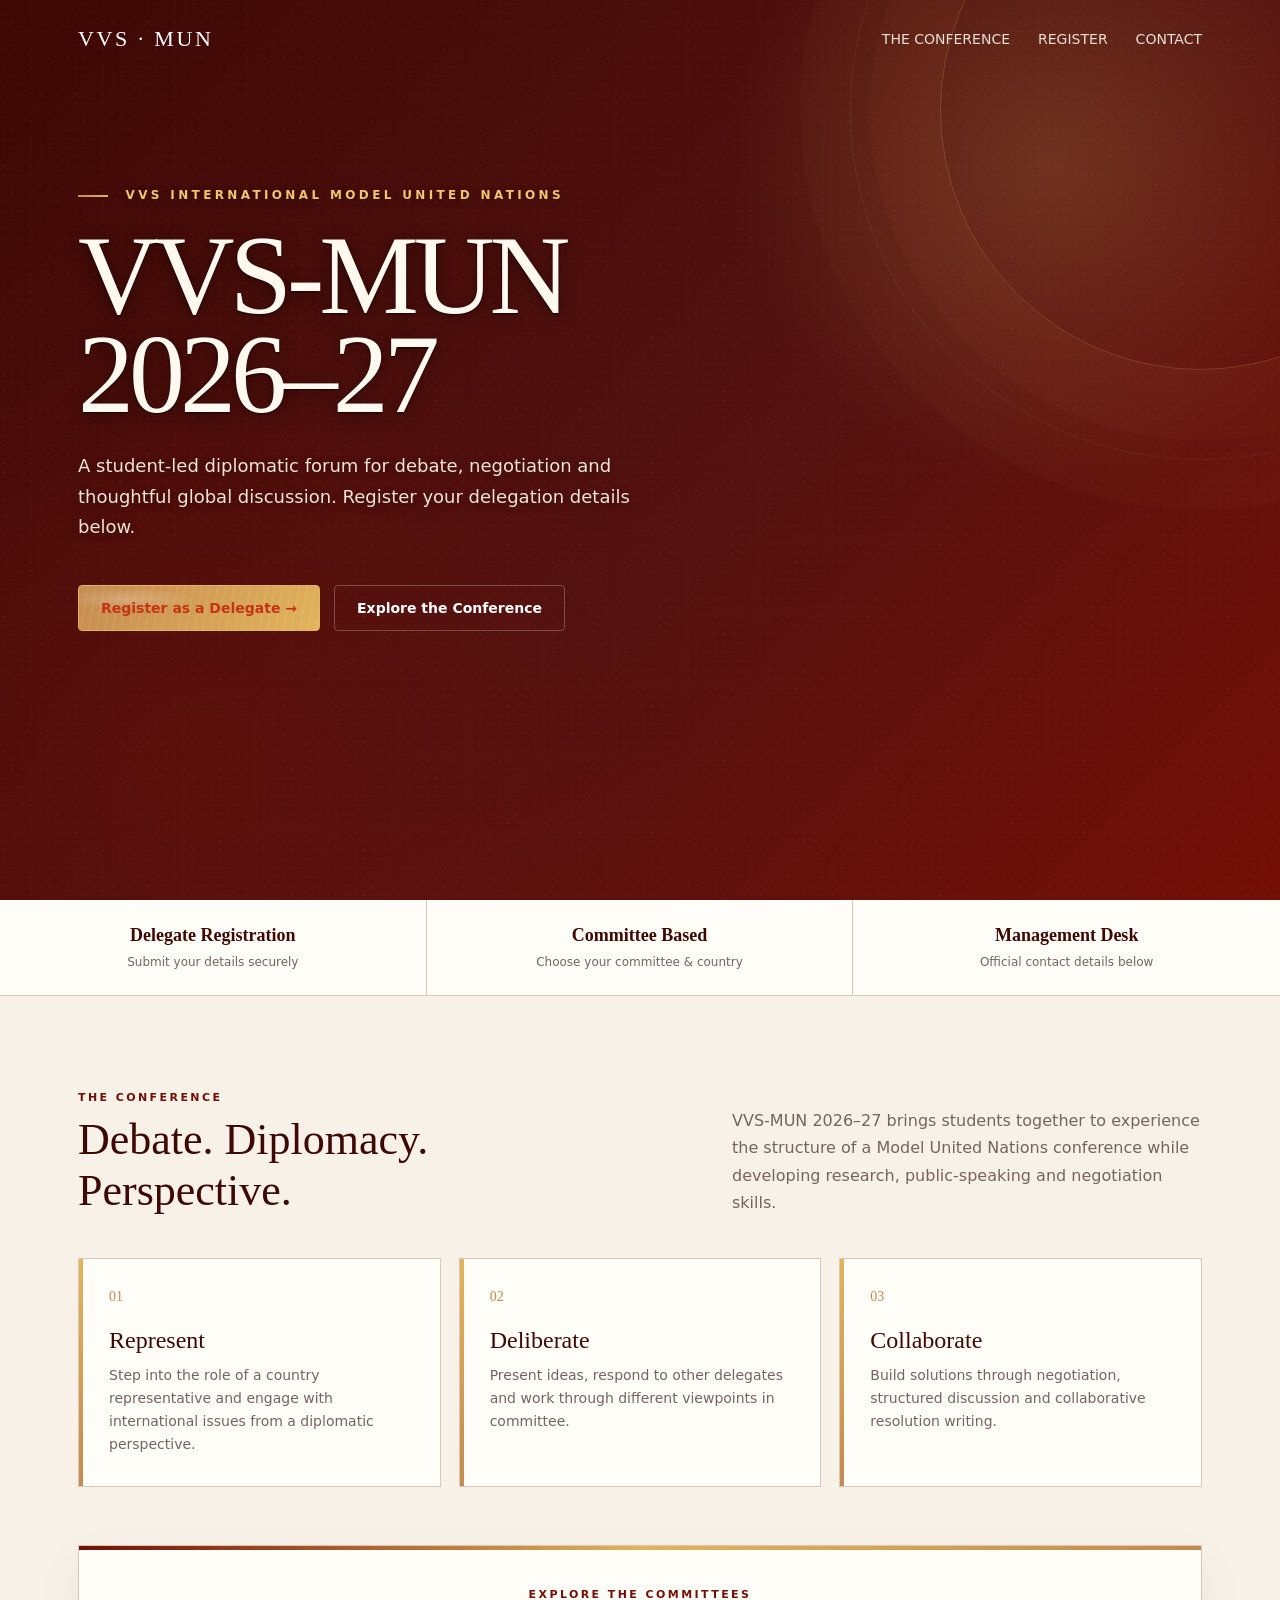
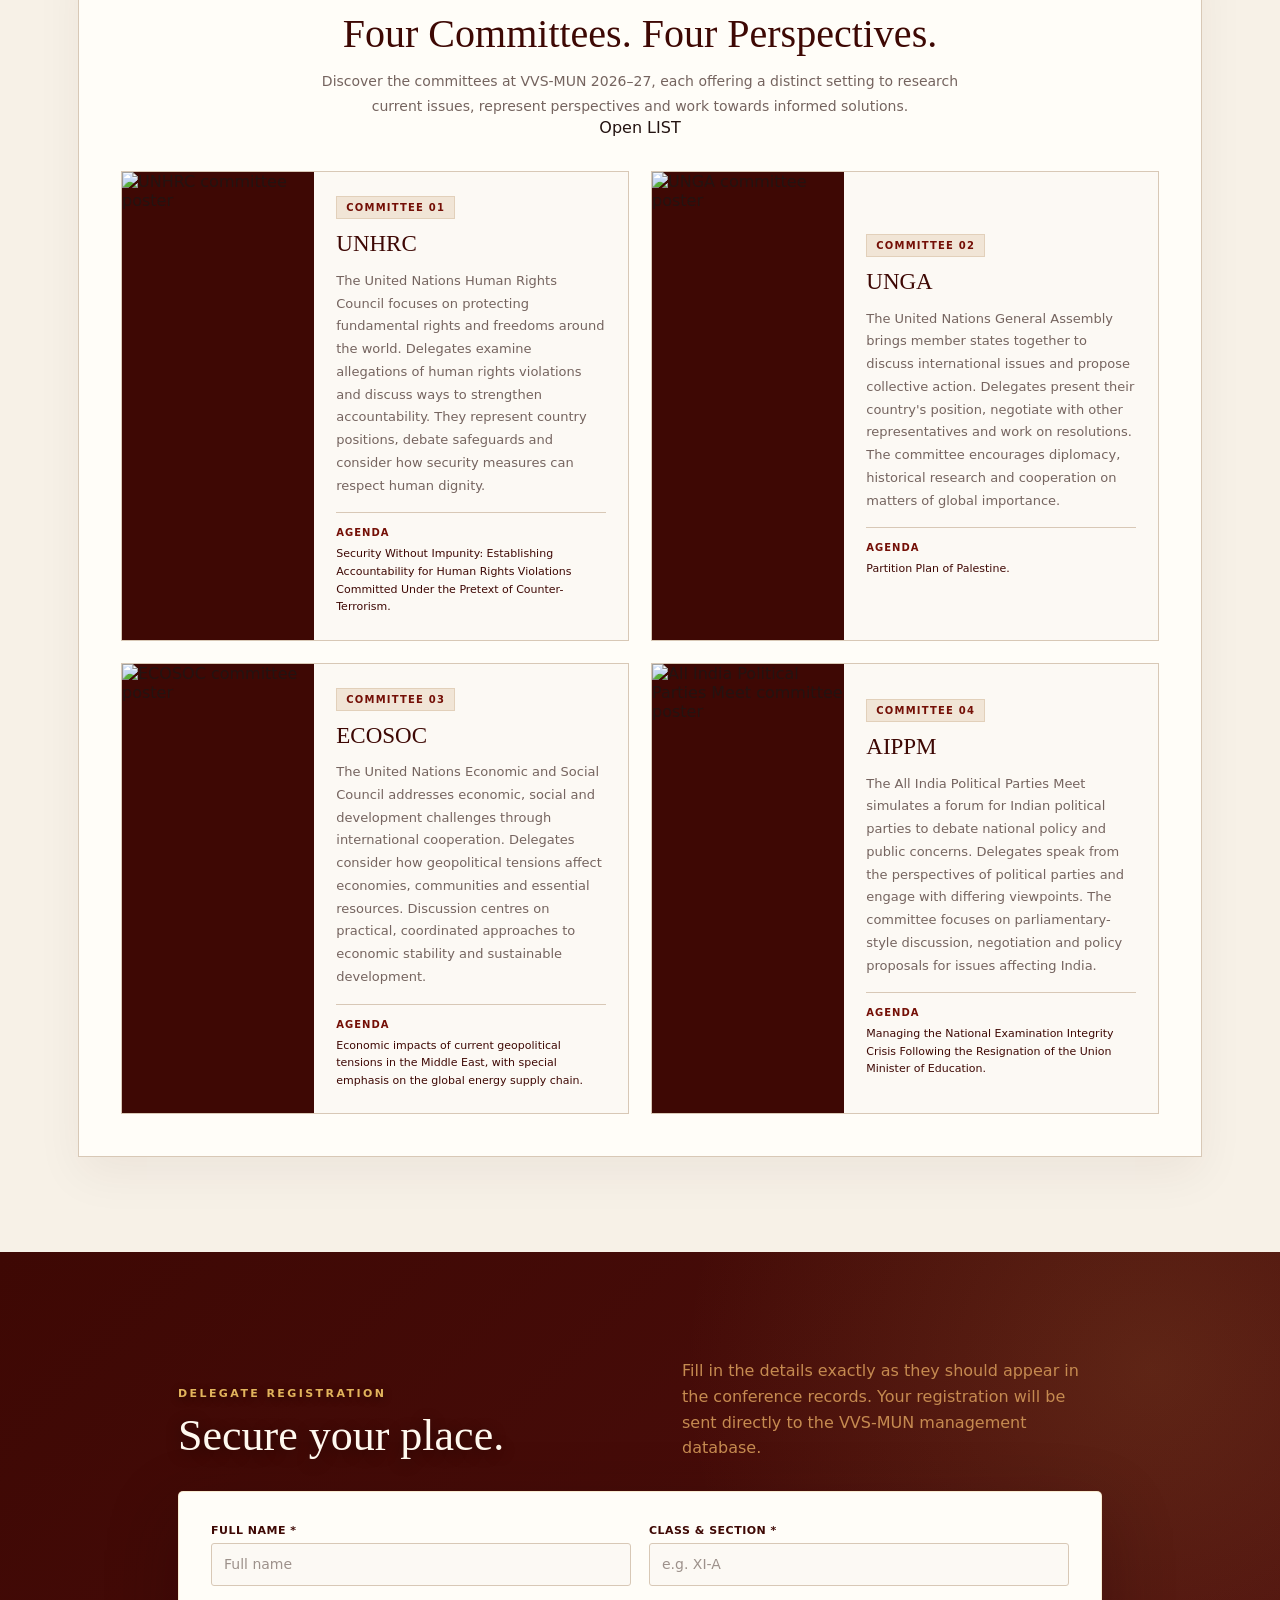
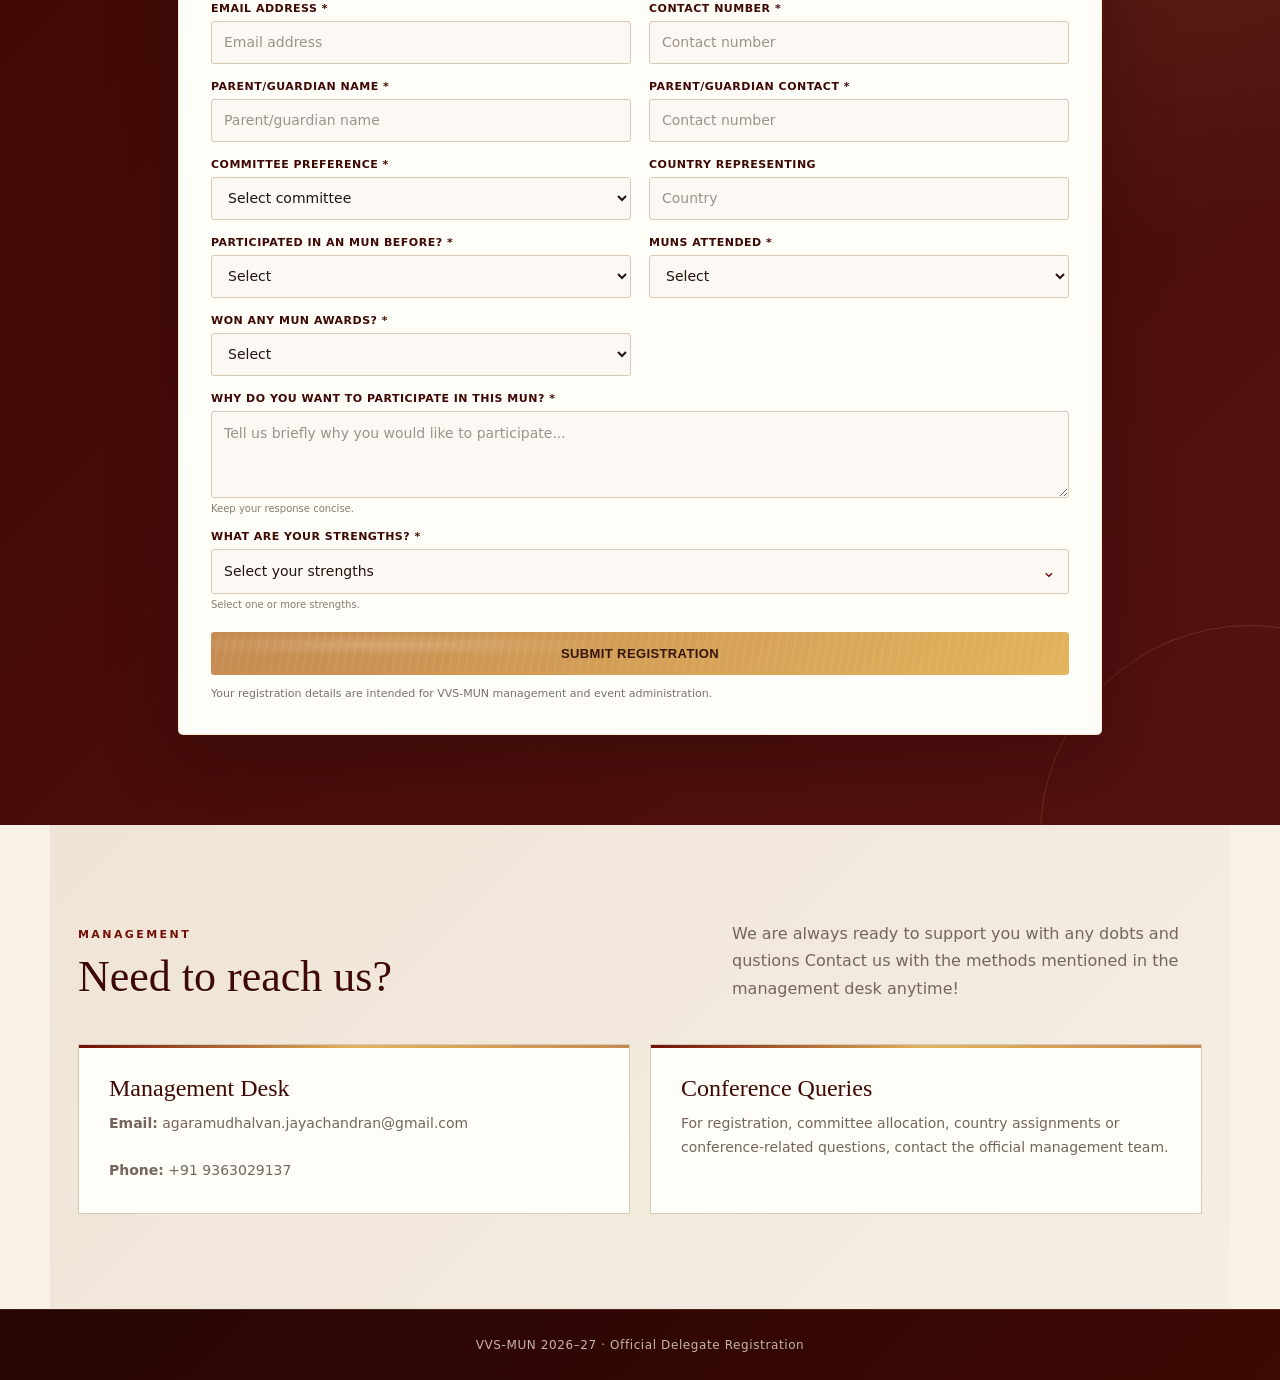
==== templates/index.html @ 288c7183 "Update index.html" ====
<!DOCTYPE html>
<html lang="en">

<head>
  <meta charset="UTF-8">

  <meta
    name="viewport"
    content="width=device-width, initial-scale=1.0"
  >

  <title>VVS-MUN 2026–27 | Registration</title>

<style>
:root{
  /* =========================================================
     VVS-MUN COLOR SYSTEM
  ========================================================= */

  --color-1:#3E0804;   /* Deep Burgundy */
  --color-2:#740F06;   /* Rich Red */
  --color-3:#C58A50;   /* Warm Bronze */
  --color-4:#531210;   /* Dark Wine */
  --color-5:#E2B45C;   /* Antique Gold */

  --paper:#F7F1E7;
  --paper-dark:#EDE2D2;

  --ink:#241311;
  --muted:#75645F;

  --line:#D8C8B6;
  --hero-text:#FFF9EF;
  --hero-muted:#F1E3D8;
  --section-text:#2A1714;
  --white:#FFFDF8;
}


/* =========================================================
   RESET
========================================================= */

*,
*::before,
*::after{
  box-sizing:border-box;
}

html{
  scroll-behavior:smooth;
  width:100%;
  max-width:100%;
}

body{
  margin:0;

  width:100%;
  max-width:100%;

  background:var(--paper);

  color:var(--ink);

  font-family:
    Inter,
    ui-sans-serif,
    system-ui,
    -apple-system,
    BlinkMacSystemFont,
    "Segoe UI",
    sans-serif;

  overflow-x:hidden;
}

img{
  max-width:100%;
  height:auto;
}

a{
  text-decoration:none;
  color:inherit;
}


/* =========================================================
   GOLD PAINT TEXTURE
========================================================= */

.gold-painted{
  background:
    radial-gradient(
      ellipse at 20% 30%,
      rgba(255,255,255,.22),
      transparent 25%
    ),
    radial-gradient(
      ellipse at 70% 60%,
      rgba(255,255,255,.12),
      transparent 30%
    ),
    repeating-linear-gradient(
      102deg,
      rgba(255,255,255,.08) 0px,
      rgba(255,255,255,.08) 2px,
      transparent 2px,
      transparent 7px
    ),
    linear-gradient(
      135deg,
      var(--color-3),
      var(--color-5),
      var(--color-3)
    );

  background-size:
    180px 120px,
    240px 160px,
    14px 14px,
    100% 100%;
}


/* =========================================================
   HERO
========================================================= */

.hero{
  min-height:100vh;

  background:
    radial-gradient(
      circle at 82% 18%,
      rgba(226,180,92,.20),
      transparent 25%
    ),
    radial-gradient(
      circle at 15% 85%,
      rgba(116,15,6,.35),
      transparent 35%
    ),
    linear-gradient(
      135deg,
      var(--color-1),
      var(--color-4) 55%,
      var(--color-2)
    );

  color:#fff;

  position:relative;

  overflow:hidden;
}


/* Large decorative circles */

.hero:before{
  content:"";

  position:absolute;

  width:520px;
  height:520px;

  border:1px solid rgba(226,180,92,.24);

  border-radius:50%;

  right:-180px;
  top:-150px;

  box-shadow:
    0 0 0 70px rgba(226,180,92,.025),
    0 0 0 140px rgba(226,180,92,.018);
}

.hero:after{
  content:"";

  position:absolute;

  width:700px;
  height:700px;

  border:1px solid rgba(255,255,255,.06);

  border-radius:50%;

  right:-270px;
  top:-240px;
}


/* Subtle grain */

.hero{
  background-image:
    radial-gradient(
      rgba(255,255,255,.035) 1px,
      transparent 1px
    ),
    radial-gradient(
      circle at 82% 18%,
      rgba(226,180,92,.20),
      transparent 25%
    ),
    radial-gradient(
      circle at 15% 85%,
      rgba(116,15,6,.35),
      transparent 35%
    ),
    linear-gradient(
      135deg,
      var(--color-1),
      var(--color-4) 55%,
      var(--color-2)
    );

  background-size:
    9px 9px,
    auto,
    auto,
    auto;
}


/* =========================================================
   NAV
========================================================= */

.nav{
  height:78px;

  display:flex;

  align-items:center;

  justify-content:space-between;

  max-width:1180px;

  margin:auto;

  padding:0 28px;

  position:relative;

  z-index:2;
}

.brand{
  font-family:Georgia,serif;

  font-size:22px;

  letter-spacing:.12em;

  color:#fff;
}

.nav-links{
  display:flex;

  align-items:center;
}

.nav a{
  font-size:14px;

  color:#eadfd5;

  margin-left:28px;

  transition:.2s;
}

.nav a:hover{
  color:var(--color-5);
}


/* =========================================================
   HERO CONTENT
========================================================= */

.hero-content{
  max-width:1180px;

  margin:auto;

  padding:110px 28px 100px;

  position:relative;

  z-index:1;
}

.kicker{
  color:#F0C66D;

  letter-spacing:.28em;

  font-size:12px;

  font-weight:800;

  text-transform:uppercase;

  text-shadow:
    0 2px 8px rgba(0,0,0,.4);
}


/* Gold accent behind kicker */

.kicker:before{
  content:"";

  display:inline-block;

  width:30px;

  height:2px;

  margin-right:10px;

  vertical-align:middle;

  background:
    linear-gradient(
      90deg,
      var(--color-3),
      var(--color-5)
    );
}

h1{
  font-family:
    Georgia,
    "Times New Roman",
    serif;

  font-size:
    clamp(
      58px,
      9vw,
      112px
    );

  line-height:.88;

  margin:24px 0 28px;

  font-weight:500;

  letter-spacing:-.045em;

  color:var(--hero-text);

  text-shadow:
    0 3px 18px rgba(0,0,0,.45),
    0 1px 2px rgba(0,0,0,.6);
}

.subtitle{
  font-size:18px;

  line-height:1.7;

  color:var(--hero-muted);

  max-width:610px;

  text-shadow:
    0 2px 10px rgba(0,0,0,.35);
}


/* =========================================================
   HERO BUTTONS
========================================================= */

.hero-actions{
  margin-top:42px;

  display:flex;

  gap:14px;

  flex-wrap:wrap;
}

.btn{
  display:inline-flex;

  align-items:center;

  justify-content:center;

  padding:14px 22px;

  border-radius:4px;

  border:1px solid rgba(255,255,255,.25);

  font-size:14px;

  font-weight:700;

  transition:.25s;

  position:relative;

  overflow:hidden;
}


/* Main gold button */

.btn.primary{
  color:#c53515;

  border-color:var(--color-5);

  background:
    radial-gradient(
      ellipse at 20% 30%,
      rgba(255,255,255,.20),
      transparent 25%
    ),
    repeating-linear-gradient(
      100deg,
      rgba(255,255,255,.06) 0px,
      rgba(255,255,255,.06) 2px,
      transparent 2px,
      transparent 8px
    ),
    linear-gradient(
      135deg,
      var(--color-3),
      var(--color-5)
    );
}

.btn.primary:hover{
  transform:translateY(-2px);

  box-shadow:
    0 8px 25px
    rgba(226,180,92,.20);
}

.btn.ghost:hover{
  border-color:var(--color-5);

  color:var(--color-5);
}


/* =========================================================
   INFO STRIP
========================================================= */

.info-strip{
  background:var(--white);

  border-bottom:1px solid var(--line);

  display:grid;

  grid-template-columns:
    repeat(
      3,
      1fr
    );
}

.info{
  padding:25px 28px;

  text-align:center;

  border-right:1px solid var(--line);
}

.info:last-child{
  border:0;
}

.info strong{
  display:block;

  font-family:Georgia,serif;

  font-size:18px;

  margin-bottom:5px;

  color:var(--color-1);
}

.info span{
  font-size:12px;

  color:var(--muted);
}


/* =========================================================
   GENERAL SECTION
========================================================= */

.section{
  max-width:1180px;

  margin:auto;

  padding:95px 28px;
}

.section-head{
  display:flex;

  justify-content:space-between;

  gap:40px;

  align-items:end;

  margin-bottom:42px;
}

.eyebrow{
  font-size:11px;

  letter-spacing:.22em;

  text-transform:uppercase;

  color:var(--color-2);

  font-weight:800;
}

h2{
  font-family:Georgia,serif;

  font-size:44px;

  font-weight:500;

  margin:10px 0 0;

  color:var(--color-1);

  text-shadow:
    0 1px 0 rgba(255,255,255,.5);
}

.section-head p{
  max-width:470px;

  color:var(--muted);

  line-height:1.7;

  margin:0;
}


/* =========================================================
   CARDS
========================================================= */

.cards{
  display:grid;

  grid-template-columns:
    repeat(
      3,
      minmax(0,1fr)
    );

  gap:18px;

  width:100%;
}

.card{
  background:var(--white);

  border:1px solid var(--line);

  padding:30px;

  min-height:190px;

  min-width:0;

  position:relative;

  transition:.25s;

  overflow:hidden;
}


/* Burgundy accent */

.card:before{
  content:"";

  position:absolute;

  left:0;
  top:0;

  width:4px;
  height:100%;

  background:
    linear-gradient(
      180deg,
      var(--color-5),
      var(--color-3)
    );
}

.card:hover{
  transform:translateY(-4px);

  border-color:#cbb59c;

  box-shadow:
    0 15px 35px
    rgba(62,8,4,.09);
}

.card-number{
  font-family:Georgia,serif;

  color:var(--color-3);

  font-size:14px;
}

.card h3{
  font-family:Georgia,serif;

  font-size:24px;

  font-weight:500;

  margin:22px 0 10px;

  color:var(--color-1);
}

.card p{
  color:var(--muted);

  font-size:14px;

  line-height:1.65;

  margin:0;

  overflow-wrap:break-word;
}


/* =========================================================
   REGISTRATION
========================================================= */

.register{
  background:
    radial-gradient(
      circle at 90% 10%,
      rgba(226,180,92,.14),
      transparent 30%
    ),
    linear-gradient(
      135deg,
      var(--color-1),
      var(--color-4)
    );

  color:#fff;

  padding:90px 0;

  position:relative;

  overflow:hidden;
}


/* Painted decorative glow */

.register:before{
  content:"";

  position:absolute;

  width:420px;
  height:420px;

  right:-180px;
  bottom:-220px;

  border-radius:50%;

  border:1px solid rgba(226,180,92,.18);
}

.form-wrap{
  max-width:980px;

  margin:auto;

  padding:0 28px;

  position:relative;

  z-index:1;
}

.form-intro{
  display:flex;

  justify-content:space-between;

  gap:50px;

  align-items:end;

  margin-bottom:30px;
}

.form-intro p{
  max-width:420px;

  color:var(--color-3);

  line-height:1.6;

  margin-bottom:0;
}

.register h2{
  color:#FFF9EF;

  text-shadow:
    0 3px 15px rgba(0,0,0,.45);
}

.register .eyebrow{
  color:#E2B45C;

  text-shadow:
    0 2px 8px rgba(0,0,0,.4);
}


/* =========================================================
   FORM CARD
========================================================= */

.form{
  background:var(--white);

  color:var(--ink);

  padding:32px;

  border-radius:5px;

  border:1px solid rgba(226,180,92,.25);

  box-shadow:
    0 25px 70px
    rgba(30,5,3,.30);

  width:100%;

  min-width:0;
}


/* =========================================================
   FORM GRID
========================================================= */

.grid{
  display:grid;

  grid-template-columns:
    minmax(0,1fr) minmax(0,1fr);

  column-gap:18px;

  row-gap:16px;

  width:100%;

  min-width:0;
}

.field{
  display:flex;

  flex-direction:column;

  gap:6px;

  min-width:0;
}

.field.full{
  grid-column:1/-1;
}


/* =========================================================
   LABELS
========================================================= */

label{
  font-size:11px;

  font-weight:800;

  letter-spacing:.045em;

  text-transform:uppercase;

  color:var(--color-1);
}


/* =========================================================
   INPUTS
========================================================= */

input,
select,
textarea{
  width:100%;

  max-width:100%;

  min-width:0;

  padding:11px 12px;

  border:1px solid var(--line);

  background:#FCF9F4;

  border-radius:3px;

  font:inherit;

  font-size:14px;

  color:var(--ink);

  outline:none;

  transition:
    border-color .2s,
    box-shadow .2s,
    background .2s;
}

input,
select{
  height:43px;
}

textarea{
  min-height:82px;

  resize:vertical;

  line-height:1.5;
}

input::placeholder,
textarea::placeholder{
  color:#9d918b;
}

input:focus,
select:focus,
textarea:focus{
  border-color:var(--color-3);

  background:#fff;

  box-shadow:
    0 0 0 3px
    rgba(197,138,80,.15);
}


/* =========================================================
   SMALL HINT
========================================================= */

.field-hint{
  font-size:10px;

  color:#8a7b74;

  margin-top:-1px;
}


/* =========================================================
   STRENGTH PICKER
========================================================= */

.strength-picker{
  border:1px solid var(--line);

  background:#FCF9F4;

  border-radius:3px;

  overflow:hidden;

  width:100%;

  min-width:0;
}

.strength-picker summary{
  list-style:none;

  cursor:pointer;

  min-height:43px;

  padding:11px 12px;

  display:flex;

  align-items:center;

  justify-content:space-between;

  font-size:14px;

  font-weight:500;

  color:var(--ink);

  user-select:none;
}

.strength-picker summary::-webkit-details-marker{
  display:none;
}

.strength-picker summary:after{
  content:"⌄";

  font-size:17px;

  color:var(--color-2);

  transition:.2s;
}

.strength-picker[open] summary{
  border-bottom:1px solid var(--line);
}

.strength-picker[open] summary:after{
  transform:rotate(180deg);
}

.strength-options{
  display:grid;

  grid-template-columns:
    repeat(
      2,
      minmax(0,1fr)
    );

  gap:7px;

  padding:10px;
}

.strength-options label{
  display:flex;

  align-items:center;

  gap:7px;

  padding:7px 8px;

  border-radius:3px;

  background:#F1E8DB;

  cursor:pointer;

  font-size:11px;

  font-weight:700;

  letter-spacing:0;

  text-transform:none;

  transition:.15s;

  color:var(--color-1);

  min-width:0;
}

.strength-options label:hover{
  background:#E9D9C5;
}

.strength-options input{
  width:auto;

  height:auto;

  margin:0;

  accent-color:var(--color-2);
}


/* =========================================================
   SUBMIT
========================================================= */

.submit{
  margin-top:22px;

  width:100%;

  padding:14px;

  border:0;

  border-radius:3px;

  font-weight:800;

  cursor:pointer;

  font-size:13px;

  letter-spacing:.03em;

  color:#35150e;

  transition:.25s;

  background:
    radial-gradient(
      ellipse at 20% 30%,
      rgba(255,255,255,.18),
      transparent 25%
    ),
    repeating-linear-gradient(
      100deg,
      rgba(255,255,255,.06) 0px,
      rgba(255,255,255,.06) 2px,
      transparent 2px,
      transparent 8px
    ),
    linear-gradient(
      135deg,
      var(--color-3),
      var(--color-5)
    );
}

.submit:hover{
  transform:translateY(-1px);

  box-shadow:
    0 8px 25px
    rgba(197,138,80,.22);
}

.submit:disabled{
  opacity:.65;

  cursor:not-allowed;

  transform:none;

  box-shadow:none;
}


/* =========================================================
   NOTE / STATUS
========================================================= */

.note{
  font-size:11px;

  color:#7a706c;

  margin-top:11px;

  line-height:1.5;
}

.success{
  display:none;

  margin-top:16px;

  padding:12px;

  background:#eef7f0;

  border:1px solid #b9d9c0;

  color:#285c34;

  font-size:13px;
}

.error{
  display:none;

  margin-top:16px;

  padding:12px;

  background:#fff1f1;

  border:1px solid #e0b7b7;

  color:#8a2525;

  font-size:13px;
}


/* =========================================================
   CONTACT
========================================================= */

.contact{
  background:
    linear-gradient(
      135deg,
      #EFE4D5,
      #F5EEE4
    );
}

.contact-box{
  display:grid;

  grid-template-columns:
    minmax(0,1fr) minmax(0,1fr);

  gap:20px;

  width:100%;
}

.contact-card{
  background:var(--white);

  padding:30px;

  border:1px solid var(--line);

  position:relative;

  overflow:hidden;

  min-width:0;
}

.contact-card:before{
  content:"";

  position:absolute;

  top:0;
  left:0;

  width:100%;
  height:3px;

  background:
    linear-gradient(
      90deg,
      var(--color-2),
      var(--color-5),
      var(--color-3)
    );
}

.contact-card h3{
  font-family:Georgia,serif;

  font-size:24px;

  font-weight:500;

  margin:0 0 10px;

  color:var(--color-1);
}

.contact-card p{
  color:var(--muted);

  line-height:1.7;

  font-size:14px;

  margin:0;

  overflow-wrap:anywhere;
}


/* =========================================================
   FOOTER
========================================================= */

footer{
  background:
    linear-gradient(
      135deg,
      #250604,
      var(--color-1)
    );

  color:#C7B4AA;

  padding:28px;

  text-align:center;

  font-size:12px;

  letter-spacing:.05em;

  border-top:1px solid rgba(226,180,92,.15);
}


/* =========================================================
   MOBILE
========================================================= */

@media(max-width:750px){

  .nav{
    padding:0 18px;
  }

  .nav-links a{
    margin-left:12px;

    font-size:12px;
  }

  .nav-links a:first-child{
    display:none;
  }

  .hero-content{
    padding:90px 22px;
  }

  .info-strip{
    grid-template-columns:1fr;
  }

  .info{
    border-right:0;

    border-bottom:1px solid var(--line);
  }

  .section{
    padding:70px 22px;
  }

  /* Section headings and descriptions */

  .section-head,
  .form-intro{
    display:block;
  }

  .section-head p,
  .form-intro p{
    max-width:420px;

    color:var(--color-3);
  }

  /* FIX: Stack the three conference cards */

  .cards{
    display:grid;

    grid-template-columns:minmax(0,1fr);

    width:100%;

    gap:16px;
  }

  .card{
    width:100%;

    min-width:0;

    min-height:auto;

    padding:26px 24px;
  }

  .card h3{
    font-size:24px;

    margin:16px 0 10px;
  }

  .card p{
    font-size:14px;

    line-height:1.7;

    overflow-wrap:break-word;
  }

  /* Registration form */

  .grid{
    grid-template-columns:minmax(0,1fr);
  }

  .field.full{
    grid-column:auto;
  }

  .form-wrap{
    width:100%;

    padding:0 18px;
  }

  .form{
    width:100%;

    padding:22px;
  }

  /* Contact cards */

  .contact-box{
    grid-template-columns:minmax(0,1fr);
  }

  .contact-card{
    width:100%;

    min-width:0;
  }

  /* Strength selection */

  .strength-options{
    grid-template-columns:minmax(0,1fr);
  }

}


/* =========================================================
   SMALL PHONES
========================================================= */

@media(max-width:430px){

  .nav-links{
    display:none;
  }

  h1{
    font-size:58px;
  }

  h2{
    font-size:36px;
  }

  .form-wrap{
    padding:0 14px;
  }

  .form{
    padding:18px;
  }

  .grid{
    row-gap:14px;
  }

  .hero-actions{
    flex-direction:column;
  }

  .btn{
    width:100%;
  }

  /* Keep cards full-width on narrow screens */

  .cards{
    grid-template-columns:minmax(0,1fr);

    gap:14px;
  }

  .card{
    padding:24px 20px;
  }

}


/* =========================================================
   COMMITTEE SHOWCASE — CONFERENCE AREA
========================================================= */

.committee-showcase{
  margin-top:58px;
  padding:42px;
  background:var(--white);
  border:1px solid var(--line);
  box-shadow:0 18px 45px rgba(62,8,4,.055);
  position:relative;
  overflow:hidden;
}

.committee-showcase:before{
  content:"";
  position:absolute;
  top:0;
  left:0;
  width:100%;
  height:4px;
  background:linear-gradient(90deg,var(--color-2),var(--color-5),var(--color-3));
}

.committee-heading{
  text-align:center;
  max-width:680px;
  margin:0 auto 34px;
}

.committee-heading .eyebrow{
  margin-bottom:10px;
}

.committee-heading h3{
  font-family:Georgia,serif;
  font-weight:500;
  font-size:clamp(30px,4vw,40px);
  line-height:1.15;
  color:var(--color-1);
  margin:0 0 12px;
}

.committee-heading p{
  margin:0;
  color:var(--muted);
  font-size:14px;
  line-height:1.75;
}

.committee-grid{
  display:grid;
  grid-template-columns:repeat(2,minmax(0,1fr));
  gap:22px;
}

.committee-card{
  min-width:0;
  display:grid;
  grid-template-columns:minmax(125px, 38%) minmax(0,1fr);
  background:#FCF9F4;
  border:1px solid var(--line);
  overflow:hidden;
  transition:transform .25s, box-shadow .25s, border-color .25s;
}

.committee-card:hover{
  transform:translateY(-4px);
  border-color:#cbb59c;
  box-shadow:0 14px 32px rgba(62,8,4,.10);
}

.committee-poster{
  width:100%;
  height:100%;
  min-height:270px;
  object-fit:cover;
  object-position:top center;
  display:block;
  background:var(--color-1);
}

.committee-copy{
  padding:24px 22px;
  display:flex;
  flex-direction:column;
  justify-content:center;
  min-width:0;
}

.committee-tag{
  display:inline-block;
  align-self:flex-start;
  color:var(--color-2);
  background:#F1E5D6;
  border:1px solid #E2D0BA;
  padding:5px 9px;
  font-size:10px;
  font-weight:800;
  letter-spacing:.12em;
  text-transform:uppercase;
  margin-bottom:12px;
}

.committee-copy h4{
  font-family:Georgia,serif;
  font-size:23px;
  line-height:1.15;
  font-weight:500;
  color:var(--color-1);
  margin:0 0 12px;
}

.committee-copy p{
  margin:0;
  color:var(--muted);
  font-size:13px;
  line-height:1.75;
}

.committee-agenda{
  margin-top:15px;
  padding-top:12px;
  border-top:1px solid var(--line);
  color:var(--color-1);
  font-size:11px;
  line-height:1.6;
}

.committee-agenda strong{
  display:block;
  color:var(--color-2);
  font-size:10px;
  letter-spacing:.1em;
  text-transform:uppercase;
  margin-bottom:4px;
}

@media(max-width:900px){
  .committee-showcase{padding:32px 24px;}
  .committee-grid{grid-template-columns:1fr;}
  .committee-card{grid-template-columns:minmax(130px,32%) minmax(0,1fr);}
  .committee-poster{min-height:260px;}
}

@media(max-width:520px){
  .committee-showcase{padding:30px 16px;margin-top:42px;}
  .committee-heading{margin-bottom:25px;}
  .committee-card{grid-template-columns:1fr;}
  .committee-poster{height:auto;max-height:440px;min-height:0;object-fit:contain;object-position:center;background:#3E0804;}
  .committee-copy{padding:22px;}
  .committee-copy h4{font-size:24px;}
  .committee-copy p{font-size:14px;}
}

</style>
</head>

<body>

<!-- ================= HERO ================= -->

<section class="hero" id="home">

  <nav class="nav">

    <div class="brand">
      VVS · MUN
    </div>

    <div class="nav-links">
      <a href="#about">THE CONFERENCE</a>
      <a href="#register">REGISTER</a>
      <a href="#contact">CONTACT</a>
    </div>

  </nav>

  <div class="hero-content">

    <div class="kicker">
      VVS International Model United Nations
    </div>

    <h1>
      VVS-MUN<br>
      <span style="color:var(--gold2)">
        2026–27
      </span>
    </h1>

    <p class="subtitle">
      A student-led diplomatic forum for debate,
      negotiation and thoughtful global discussion.
      Register your delegation details below.
    </p>

    <div class="hero-actions">

      <a
        class="btn primary"
        href="#register"
      >
        Register as a Delegate →
      </a>

      <a
        class="btn ghost"
        href="#about"
      >
        Explore the Conference
      </a>

    </div>

  </div>

</section>


<!-- ================= INFO ================= -->

<div class="info-strip">

  <div class="info">
    <strong>Delegate Registration</strong>
    <span>Submit your details securely</span>
  </div>

  <div class="info">
    <strong>Committee Based</strong>
    <span>Choose your committee & country</span>
  </div>

  <div class="info">
    <strong>Management Desk</strong>
    <span>Official contact details below</span>
  </div>

</div>


<!-- ================= ABOUT ================= -->

<section
  class="section"
  id="about"
>

  <div class="section-head">

    <div>

      <div class="eyebrow">
        The Conference
      </div>

      <h2>
        Debate. Diplomacy.<br>
        Perspective.
      </h2>

    </div>

    <p>
      VVS-MUN 2026–27 brings students together
      to experience the structure of a Model United
      Nations conference while developing research,
      public-speaking and negotiation skills.
    </p>

  </div>


  <div class="cards">

    <article class="card">

      <div class="card-number">
        01
      </div>

      <h3>
        Represent
      </h3>

      <p>
        Step into the role of a country representative
        and engage with international issues from a
        diplomatic perspective.
      </p>

    </article>


    <article class="card">

      <div class="card-number">
        02
      </div>

      <h3>
        Deliberate
      </h3>

      <p>
        Present ideas, respond to other delegates
        and work through different viewpoints in
        committee.
      </p>

    </article>


    <article class="card">

      <div class="card-number">
        03
      </div>

      <h3>
        Collaborate
      </h3>

      <p>
        Build solutions through negotiation,
        structured discussion and collaborative
        resolution writing.
      </p>

    </article>

  </div>

  <!-- ================= COMMITTEE SHOWCASE ================= -->
  <div class="committee-showcase">
    <div class="committee-heading">
      <div class="eyebrow">Explore the Committees</div>
      <h3>Four Committees. Four Perspectives.</h3>
      <p>
        Discover the committees at VVS-MUN 2026–27, each offering a distinct
        setting to research current issues, represent perspectives and work
        towards informed solutions.
      </p>
      <a href="https://example.com" target="_blank">Open LIST</a>
    </div>

    <div class="committee-grid">
      <article class="committee-card">
        <img class="committee-poster" src="/committee-images/unhrc.jpeg"
             alt="UNHRC committee poster" loading="lazy">
        <div class="committee-copy">
          <span class="committee-tag">Committee 01</span>
          <h4>UNHRC</h4>
          <p>
            The United Nations Human Rights Council focuses on protecting
            fundamental rights and freedoms around the world.
            Delegates examine allegations of human rights violations and
            discuss ways to strengthen accountability.
            They represent country positions, debate safeguards and consider
            how security measures can respect human dignity.
          </p>
          <div class="committee-agenda">
            <strong>Agenda</strong>
            Security Without Impunity: Establishing Accountability for Human
            Rights Violations Committed Under the Pretext of Counter-Terrorism.
          </div>
        </div>
      </article>

      <article class="committee-card">
        <img class="committee-poster" src="/committee-images/unga.jpeg"
             alt="UNGA committee poster" loading="lazy">
        <div class="committee-copy">
          <span class="committee-tag">Committee 02</span>
          <h4>UNGA</h4>
          <p>
            The United Nations General Assembly brings member states together
            to discuss international issues and propose collective action.
            Delegates present their country's position, negotiate with other
            representatives and work on resolutions.
            The committee encourages diplomacy, historical research and
            cooperation on matters of global importance.
          </p>
          <div class="committee-agenda">
            <strong>Agenda</strong>
            Partition Plan of Palestine.
          </div>
        </div>
      </article>

      <article class="committee-card">
        <img class="committee-poster" src="/committee-images/ecosoc.jpeg"
             alt="ECOSOC committee poster" loading="lazy">
        <div class="committee-copy">
          <span class="committee-tag">Committee 03</span>
          <h4>ECOSOC</h4>
          <p>
            The United Nations Economic and Social Council addresses economic,
            social and development challenges through international cooperation.
            Delegates consider how geopolitical tensions affect economies,
            communities and essential resources.
            Discussion centres on practical, coordinated approaches to
            economic stability and sustainable development.
          </p>
          <div class="committee-agenda">
            <strong>Agenda</strong>
            Economic impacts of current geopolitical tensions in the Middle
            East, with special emphasis on the global energy supply chain.
          </div>
        </div>
      </article>

      <article class="committee-card">
        <img class="committee-poster" src="/committee-images/aippm.jpeg"
             alt="All India Political Parties Meet committee poster" loading="lazy">
        <div class="committee-copy">
          <span class="committee-tag">Committee 04</span>
          <h4>AIPPM</h4>
          <p>
            The All India Political Parties Meet simulates a forum for Indian
            political parties to debate national policy and public concerns.
            Delegates speak from the perspectives of political parties and
            engage with differing viewpoints.
            The committee focuses on parliamentary-style discussion,
            negotiation and policy proposals for issues affecting India.
          </p>
          <div class="committee-agenda">
            <strong>Agenda</strong>
            Managing the National Examination Integrity Crisis Following the
            Resignation of the Union Minister of Education.
          </div>
        </div>
      </article>
    </div>
  </div>

</section>


<!-- ================= REGISTRATION ================= -->

<section
  class="register"
  id="register"
>

  <div class="form-wrap">

    <div class="form-intro">

      <div>

        <div class="eyebrow">
          Delegate Registration
        </div>

        <h2>
          Secure your place.
        </h2>

      </div>

      <p>
        Fill in the details exactly as they should
        appear in the conference records.
        Your registration will be sent directly
        to the VVS-MUN management database.
      </p>

    </div>


    <!-- ================= FORM ================= -->

    <form
      class="form"
      id="registrationForm"
      novalidate
    >

      <div class="grid">


        <!-- NAME -->

        <div class="field">

          <label for="name">
            Full Name *
          </label>

          <input
            id="name"
            name="name"
            type="text"
            autocomplete="name"
            required
            placeholder="Full name"
          >

        </div>


        <!-- CLASS -->

        <div class="field">

          <label for="classsec">
            Class & Section *
          </label>

          <input
            id="classsec"
            name="classsec"
            type="text"
            required
            placeholder="e.g. XI-A"
          >

        </div>


        <!-- EMAIL -->

        <div class="field">

          <label for="email">
            Email Address *
          </label>

          <input
            id="email"
            name="email"
            type="email"
            autocomplete="email"
            required
            placeholder="Email address"
          >

        </div>


        <!-- PHONE -->

        <div class="field">

          <label for="phone">
            Contact Number *
          </label>

          <input
            id="phone"
            name="phone"
            type="tel"
            inputmode="tel"
            autocomplete="tel"
            required
            placeholder="Contact number"
          >

        </div>


        <!-- PARENT NAME -->

        <div class="field">

          <label for="parentName">
            Parent/Guardian Name *
          </label>

          <input
            id="parentName"
            name="parentName"
            type="text"
            required
            placeholder="Parent/guardian name"
          >

        </div>


        <!-- PARENT PHONE -->

        <div class="field">

          <label for="parentPhone">
            Parent/Guardian Contact *
          </label>

          <input
            id="parentPhone"
            name="parentPhone"
            type="tel"
            inputmode="tel"
            required
            placeholder="Contact number"
          >

        </div>


        <!-- COMMITTEE -->

        <div class="field">

          <label for="committee">
            Committee Preference *
          </label>

          <select
            id="committee"
            name="committee"
            required
          >

            <option value="">
              Select committee
            </option>

            <option value="United Nations General Assembly (UNGA)">
              UNGA — General Assembly
            </option>

            <option value="United Nations Human Rights Council (UNHRC)">
              UNHRC — Human Rights Council
            </option>

            <option value="All India Political Parties Meet (AIPPM)">
              AIPPM — Political Parties Meet
            </option>

            <option value="United Nations Economic and Social Council (ECOSOC)">
              ECOSOC — Economic & Social Council
            </option>

          </select>

        </div>


        <!-- COUNTRY -->

        <div class="field">

          <label for="country">
            Country Representing
          </label>

          <input
            id="country"
            name="country"
            type="text"
            placeholder="Country"
          >

        </div>


        <!-- PARTICIPATED -->

        <div class="field">

          <label for="participated">
            Participated in an MUN before? *
          </label>

          <select
            id="participated"
            name="participated"
            required
          >

            <option value="">
              Select
            </option>

            <option value="Yes">
              Yes
            </option>

            <option value="No">
              No
            </option>

          </select>

        </div>


        <!-- MUN COUNT -->

        <div class="field">

          <label for="munCount">
            MUNs Attended *
          </label>

          <select
            id="munCount"
            name="munCount"
            required
          >

            <option value="">
              Select
            </option>

            <option value="Below 3">
              Below 3
            </option>

            <option value="3 and Above">
              3 and Above
            </option>

            <option value="NIL">
              NIL
            </option>

          </select>

        </div>


        <!-- AWARDS -->

        <div class="field">

          <label for="awards">
            Won any MUN awards? *
          </label>

          <select
            id="awards"
            name="awards"
            required
          >

            <option value="">
              Select
            </option>

            <option value="Yes">
              Yes
            </option>

            <option value="No">
              No
            </option>

          </select>

        </div>


        <!-- PREVIOUS AWARDS -->

        <div
          class="field"
          id="previousAwardsField"
          style="display:none;"
        >

          <label for="previousAwards">
            Previous MUN Awards
          </label>

          <input
            id="previousAwards"
            name="previousAwards"
            type="text"
            placeholder="e.g. Best Delegate, HM..."
          >

        </div>


        <div class="field full">

          <label for="whyParticipate">
            Why do you want to participate in this MUN? *
          </label>

          <textarea
            id="whyParticipate"
            name="whyParticipate"
            required
            rows="3"
            maxlength="600"
            placeholder="Tell us briefly why you would like to participate..."
          ></textarea>

          <div class="field-hint">
            Keep your response concise.
          </div>

        </div>

        <!-- STRENGTHS -->

        <div class="field full">

          <label>
            What are your strengths? *
          </label>

          <details class="strength-picker">

            <summary id="strengthSummary">
              Select your strengths
            </summary>

            <div class="strength-options">

              <label>
                <input
                  type="checkbox"
                  name="strengths"
                  value="Public Speaking"
                >
                Public Speaking
              </label>

              <label>
                <input
                  type="checkbox"
                  name="strengths"
                  value="Research"
                >
                Research
              </label>

              <label>
                <input
                  type="checkbox"
                  name="strengths"
                  value="Negotiation"
                >
                Negotiation
              </label>

              <label>
                <input
                  type="checkbox"
                  name="strengths"
                  value="Leadership"
                >
                Leadership
              </label>

              <label>
                <input
                  type="checkbox"
                  name="strengths"
                  value="Teamwork"
                >
                Teamwork
              </label>

              <label>
                <input
                  type="checkbox"
                  name="strengths"
                  value="Critical Thinking"
                >
                Critical Thinking
              </label>

              <label>
                <input
                  type="checkbox"
                  name="strengths"
                  value="Writing"
                >
                Writing
              </label>

              <label>
                <input
                  type="checkbox"
                  name="strengths"
                  value="Problem Solving"
                >
                Problem Solving
              </label>

            </div>

          </details>

          <div class="field-hint">
            Select one or more strengths.
          </div>

        </div>


      </div>

      <button
  class="submit"
  type="submit"
  id="submitButton"
>
  SUBMIT REGISTRATION
</button>


      <div class="note">
        Your registration details are intended
        for VVS-MUN management and event
        administration.
      </div>


      <div
        class="success"
        id="success"
        role="status"
        aria-live="polite"
      >
        Registration submitted successfully.
        Your details have been recorded.
      </div>


      <div
        class="error"
        id="error"
        role="alert"
        aria-live="assertive"
      >
        Something went wrong while submitting
        your registration. Please try again.
      </div>

    </form>

  </div>

</section>


<section
  class="section contact"
  id="contact"
>

  <div class="section-head">

    <div>

      <div class="eyebrow">
        Management
      </div>

      <h2>
        Need to reach us?
      </h2>

    </div>

    <p>
      We are always ready to support you with any dobts and qustions
      Contact us with the methods mentioned in the management desk anytime!

    </p>

  </div>


  <div class="contact-box">

    <div class="contact-card">

      <h3>
        Management Desk
      </h3>

      <p>

        <strong>Email:</strong>
        agaramudhalvan.jayachandran@gmail.com

        <br><br>

        <strong>Phone:</strong>
        +91 9363029137

      </p>

    </div>


    <div class="contact-card">

      <h3>
        Conference Queries
      </h3>

      <p>
        For registration, committee allocation,
        country assignments or conference-related
        questions, contact the official management team.
      </p>

    </div>

  </div>

</section>


<!-- ================= FOOTER ================= -->

<footer>
  VVS-MUN 2026–27 · Official Delegate Registration
</footer>


<!-- ================= JAVASCRIPT ================= -->

<script>

const BACKEND_URL = "/register";

const form =
  document.getElementById("registrationForm");

const success =
  document.getElementById("success");

const error =
  document.getElementById("error");

const submitButton =
  document.getElementById("submitButton");

const awards =
  document.getElementById("awards");

const previousAwardsField =
  document.getElementById("previousAwardsField");

const previousAwards =
  document.getElementById("previousAwards");

const strengthSummary =
  document.getElementById("strengthSummary");


/*
============================================================
SHOW / HIDE PREVIOUS AWARDS
============================================================
*/

awards.addEventListener("change", function(){

  if(this.value === "Yes"){

    previousAwardsField.style.display = "flex";

  }

  else{

    previousAwardsField.style.display = "none";

    previousAwards.value = "";

  }

});


/*
============================================================
UPDATE STRENGTH SUMMARY
============================================================
*/

function updateStrengthSummary(){

  const selected =
    Array.from(
      document.querySelectorAll(
        'input[name="strengths"]:checked'
      )
    ).map(function(item){
      return item.value;
    });

  if(selected.length === 0){

    strengthSummary.textContent =
      "Select your strengths";

  }

  else if(selected.length <= 2){

    strengthSummary.textContent =
      selected.join(" • ");

  }

  else{

    strengthSummary.textContent =
      selected.length + " strengths selected";

  }

}


document
  .querySelectorAll('input[name="strengths"]')
  .forEach(function(checkbox){

    checkbox.addEventListener(
      "change",
      updateStrengthSummary
    );

  });


/*
============================================================
FORM SUBMISSION
============================================================
*/

form.addEventListener(
  "submit",
  async function(event){

    event.preventDefault();

    success.style.display = "none";
    error.style.display = "none";


    /*
    --------------------------------------------------------
    GET VALUES
    --------------------------------------------------------
    */

    const name =
      document.getElementById("name")
        .value.trim();

    const classsec =
      document.getElementById("classsec")
        .value.trim();

    const email =
      document.getElementById("email")
        .value.trim();

    const phone =
      document.getElementById("phone")
        .value.trim();

    const parentName =
      document.getElementById("parentName")
        .value.trim();

    const parentPhone =
      document.getElementById("parentPhone")
        .value.trim();

    const committee =
      document.getElementById("committee")
        .value.trim();

    const country =
      document.getElementById("country")
        .value.trim();

    const participated =
      document.getElementById("participated")
        .value.trim();

    const munCount =
      document.getElementById("munCount")
        .value.trim();

    const awardsValue =
      document.getElementById("awards")
        .value.trim();

    const previousAwardsValue =
      document.getElementById("previousAwards")
        .value.trim();

    const whyParticipate =
      document.getElementById("whyParticipate")
        .value.trim();


    /*
    --------------------------------------------------------
    GET SELECTED STRENGTHS
    --------------------------------------------------------
    */

    const strengthElements =
      document.querySelectorAll(
        'input[name="strengths"]:checked'
      );

    const strengths =
      Array.from(strengthElements)
        .map(function(item){
          return item.value;
        });


    /*
    --------------------------------------------------------
    VALIDATION
    --------------------------------------------------------
    */

    if(
      !name ||
      !classsec ||
      !email ||
      !phone ||
      !parentName ||
      !parentPhone ||
      !committee ||
      !participated ||
      !munCount ||
      !awardsValue ||
      !whyParticipate ||
      strengths.length === 0
    ){

      error.textContent =
        "Please complete all required registration fields.";

      error.style.display =
        "block";

      return;

    }


    /*
    --------------------------------------------------------
    VALIDATE EMAIL
    --------------------------------------------------------
    */

    const emailPattern =
      /^[^\s@]+@[^\s@]+\.[^\s@]+$/;

    if(!emailPattern.test(email)){

      error.textContent =
        "Please enter a valid email address.";

      error.style.display =
        "block";

      return;

    }


    /*
    --------------------------------------------------------
    PREVENT MULTIPLE SUBMISSIONS
    --------------------------------------------------------
    */

    submitButton.disabled =
      true;

    submitButton.textContent =
      "SUBMITTING...";


    /*
    --------------------------------------------------------
    DATA SENT TO FLASK
    --------------------------------------------------------
    */

    const data = {

      name: name,

      classsec: classsec,

      email: email,

      phone: phone,

      parentName: parentName,

      parentPhone: parentPhone,

      committee: committee,

      country: country,

      participated: participated,

      munCount: munCount,

      awards: awardsValue,

      previousAwards: previousAwardsValue,

      whyParticipate: whyParticipate,

      strengths: strengths.join(", ")

    };


    try{

      /*
      --------------------------------------------------------
      SEND TO BACKEND
      --------------------------------------------------------
      */

      const response =
        await fetch(
          BACKEND_URL,
          {
            method: "POST",

            headers: {
              "Content-Type":
                "application/json"
            },

            body:
              JSON.stringify(data)
          }
        );


      /*
      --------------------------------------------------------
      READ RESPONSE
      --------------------------------------------------------
      */

      let result = {};

      try{

        result =
          await response.json();

      }

      catch(jsonError){

        result = {};

      }


      /*
      --------------------------------------------------------
      SUCCESS
      --------------------------------------------------------
      */

      if(
        response.ok &&
        result.success === true
      ){

        success.textContent =
          "Registration successful! Your Registration ID is " +
          result.registration_id +
          ". Your details have been recorded.";

        success.style.display = "block";
        error.style.display = "none";
        form.reset();

        // Reset conditional fields and summaries.
        previousAwardsField.style.display = "none";
        previousAwards.required = false;
        strengthSummary.textContent = "No strengths selected";

      }

      else{

        throw new Error(
          result.message ||
          "Registration could not be completed."
        );

      }

    }


    catch(err){

      console.error(
        "VVS-MUN registration error:",
        err
      );

      error.textContent =
        err.message ||
        "Unable to submit registration. Please try again.";

      error.style.display =
        "block";

      success.style.display =
        "none";

    }


    /*
    --------------------------------------------------------
    RESTORE BUTTON
    --------------------------------------------------------
    */

    submitButton.disabled =
      false;

    submitButton.textContent =
      "SUBMIT REGISTRATION";


    /*
    --------------------------------------------------------
    HIDE MESSAGES
    --------------------------------------------------------
    */

    setTimeout(
      function(){

        success.style.display =
          "none";

        error.style.display =
          "none";

      },
      6000
    );

  }
);

</script>

</body>
</html>
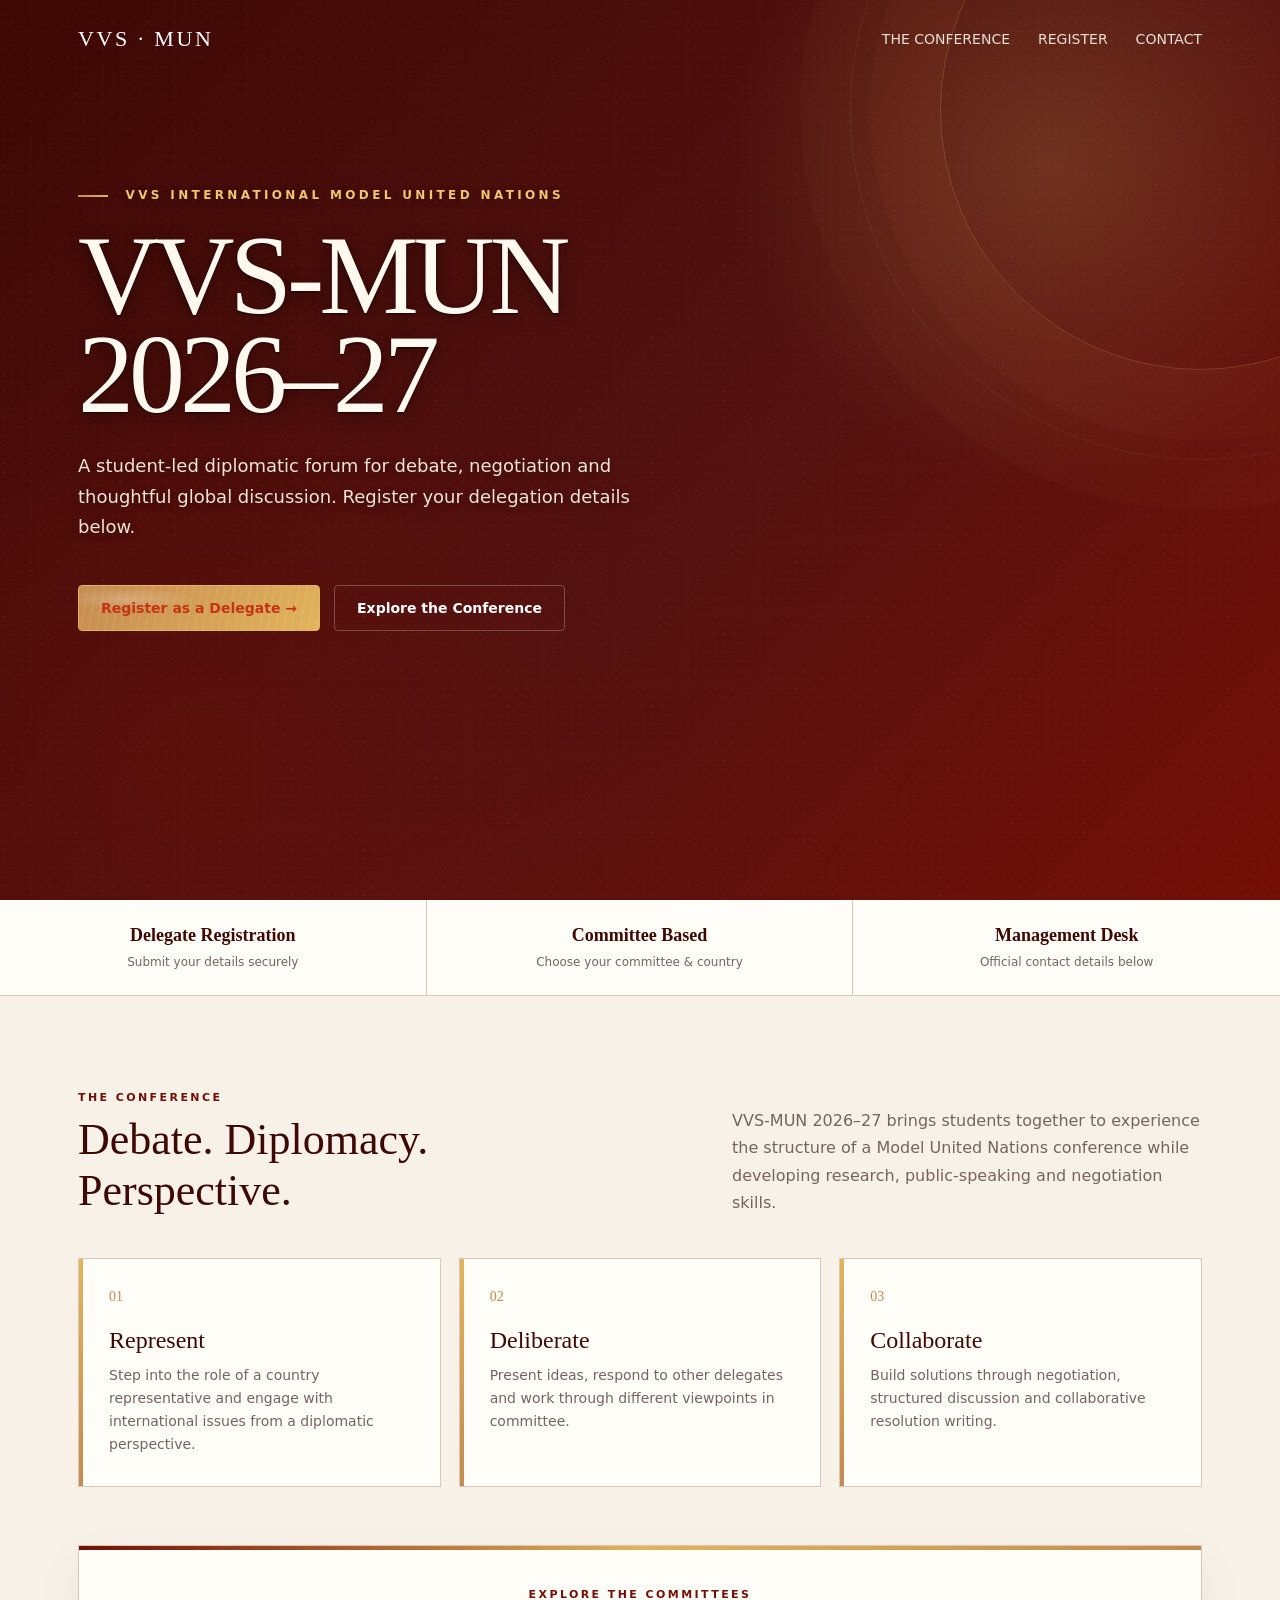
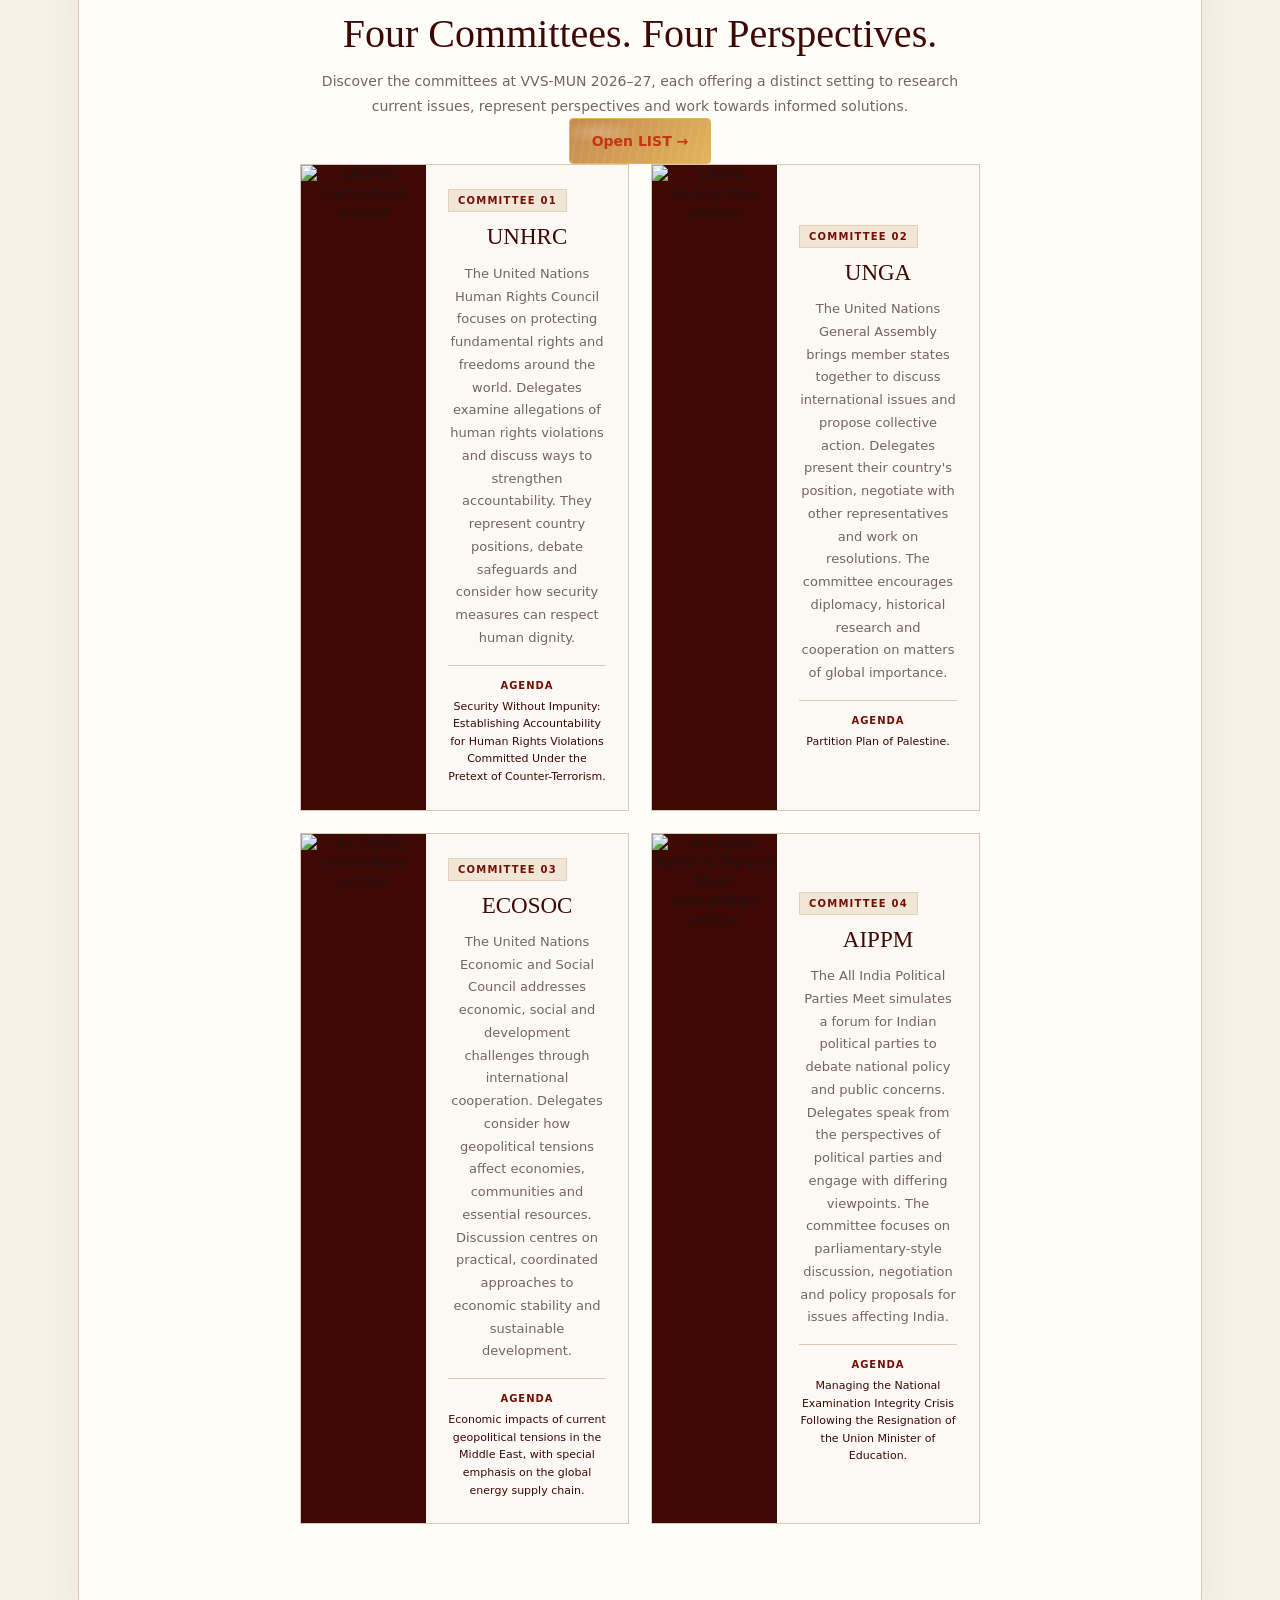
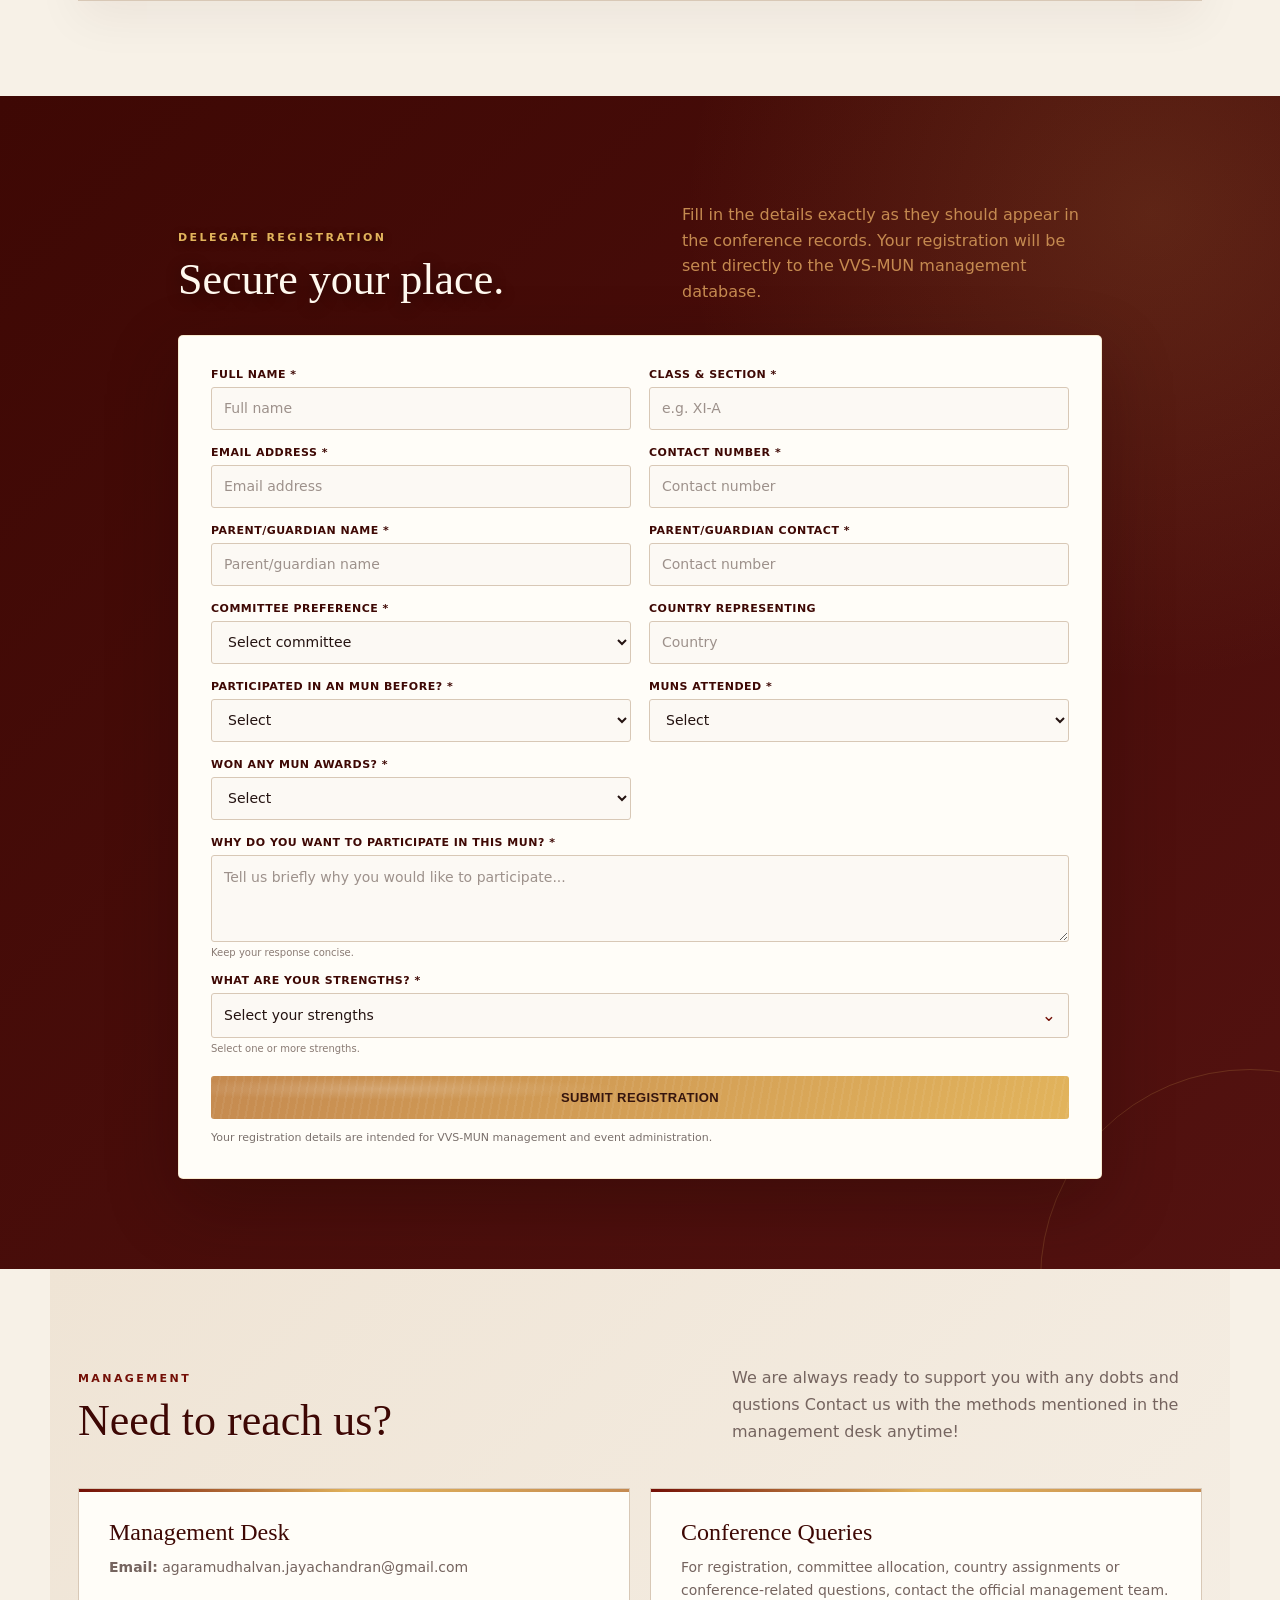
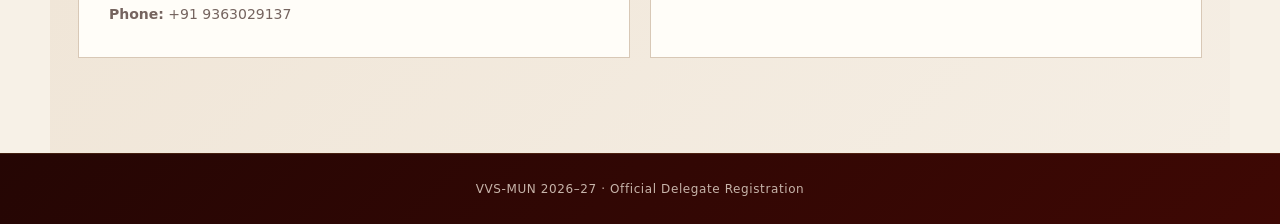
==== commit 1d2dee16: "Update index.html" ====
--- a/templates/index.html
+++ b/templates/index.html
@@ -18,7 +18,7 @@
   ========================================================= */
 
   --color-1:#3E0804;   /* Deep Burgundy */
-  --color-2:#740F06;   /* Rich Red */
+  --color-2:#740F06;   /* Rich red */
   --color-3:#C58A50;   /* Warm Bronze */
   --color-4:#531210;   /* Dark Wine */
   --color-5:#E2B45C;   /* Antique Gold */
@@ -1796,8 +1796,11 @@
         setting to research current issues, represent perspectives and work
         towards informed solutions.
       </p>
-      <a href="https://example.com" target="_blank">Open LIST</a>
-    </div>
+      <a class="btn primary"
+   href="https://docs.google.com/spreadsheets/d/1qg8H1bJi5QEGnwncriHImzejtY8ORodKSloJRJbfgNU/edit?usp=sharing"
+   target="_blank">
+  Open LIST →
+</a>
 
     <div class="committee-grid">
       <article class="committee-card">
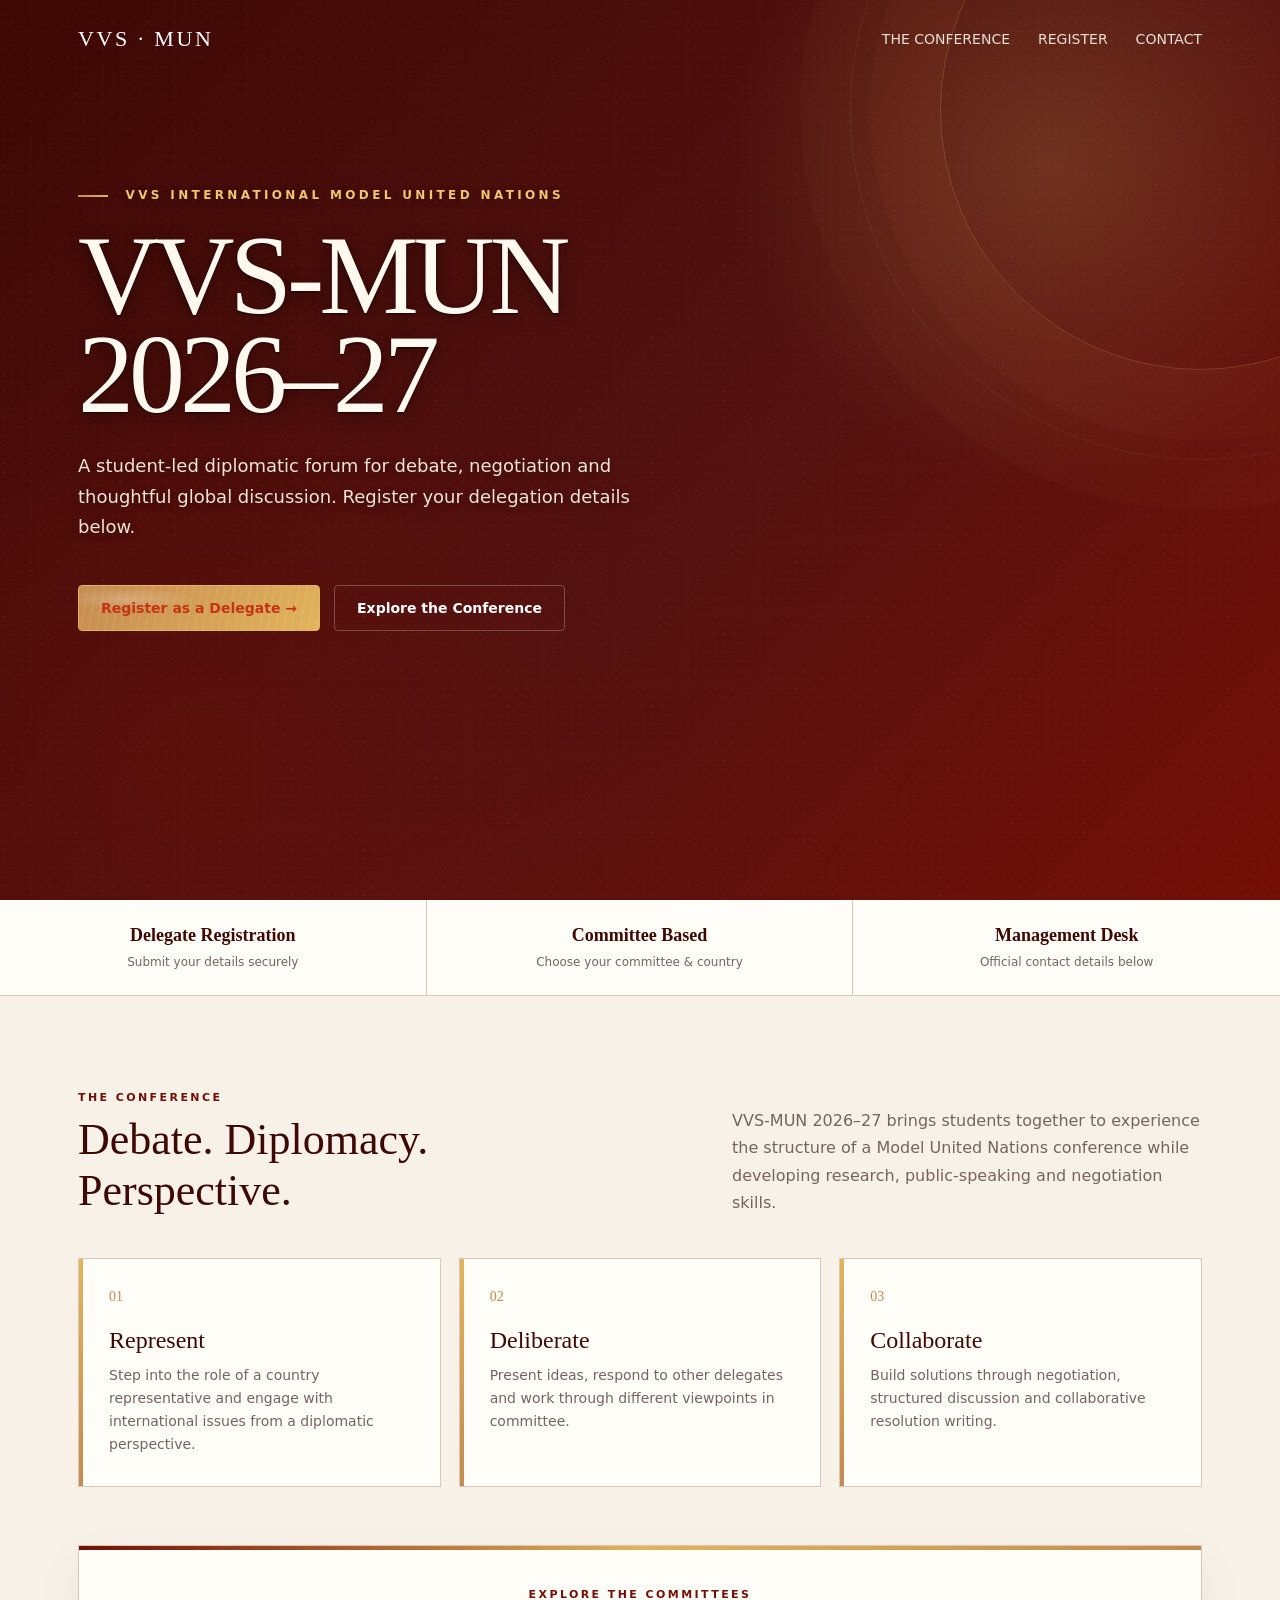
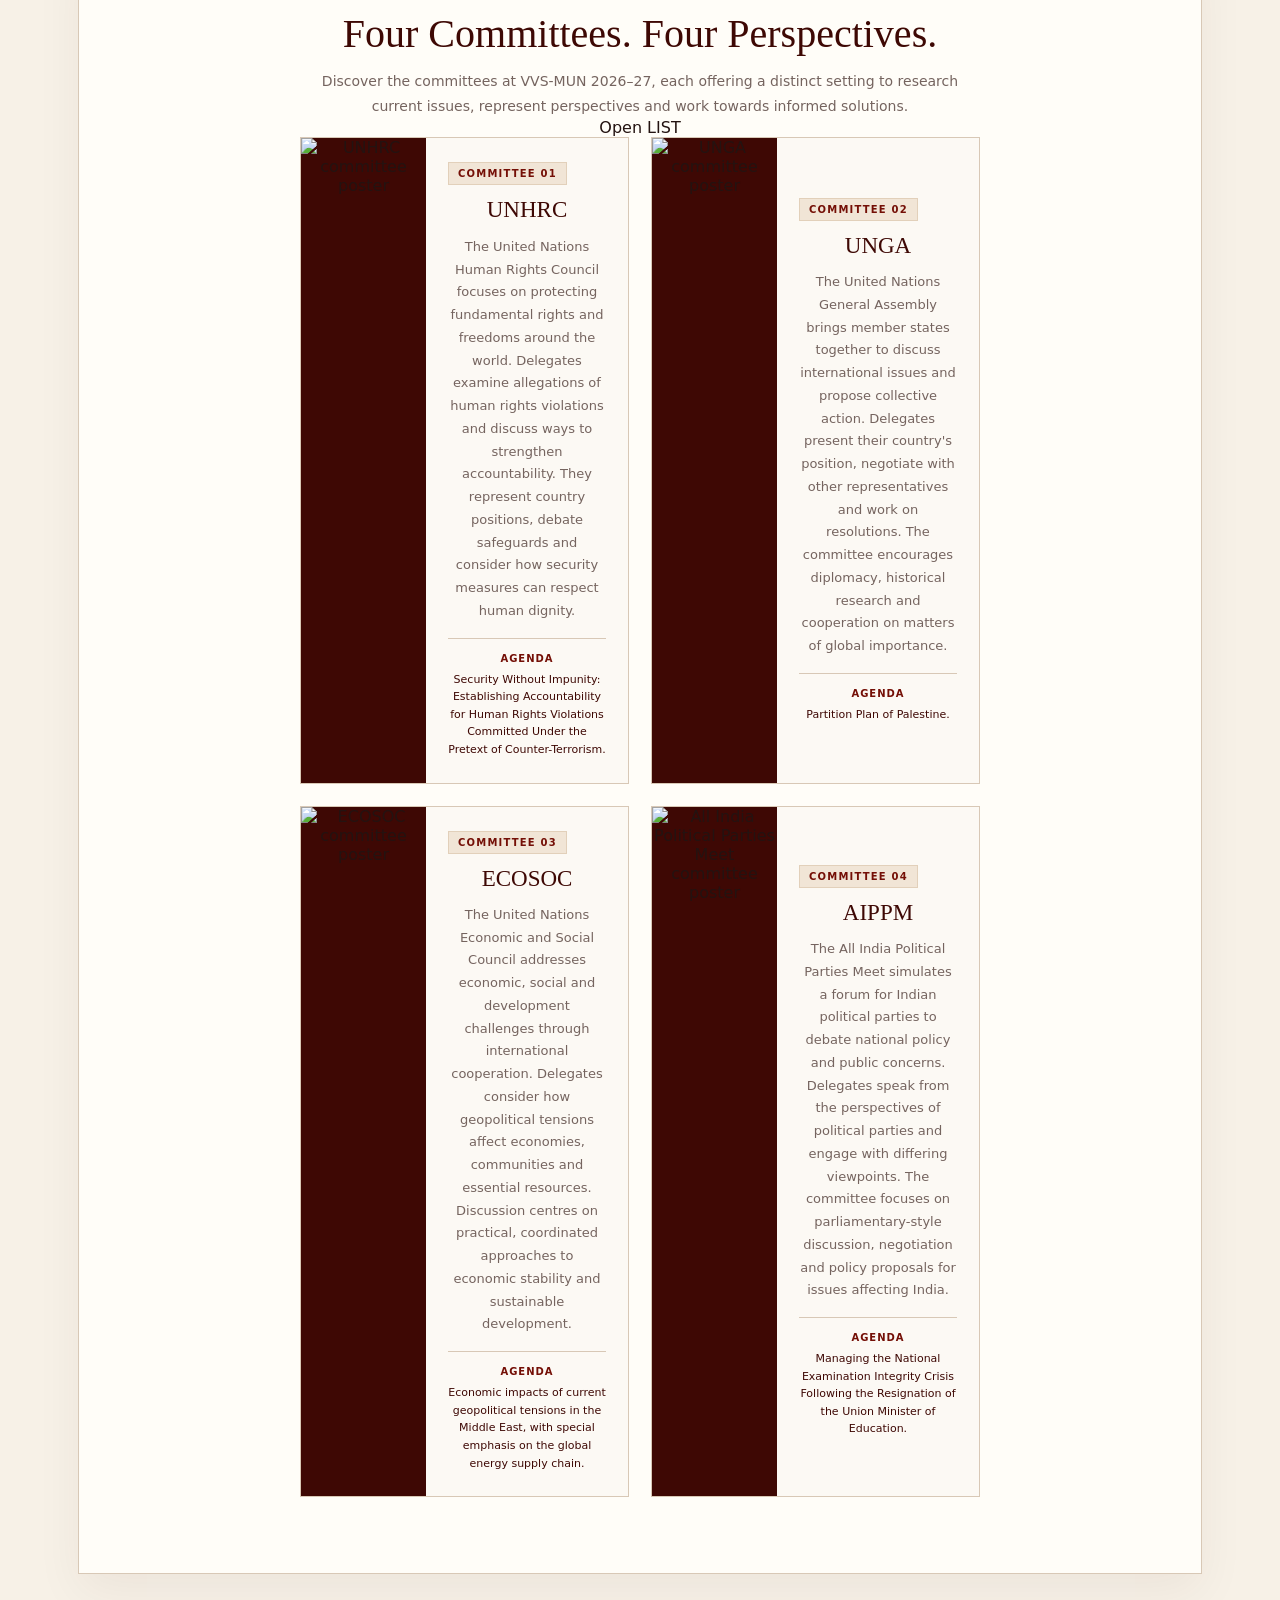
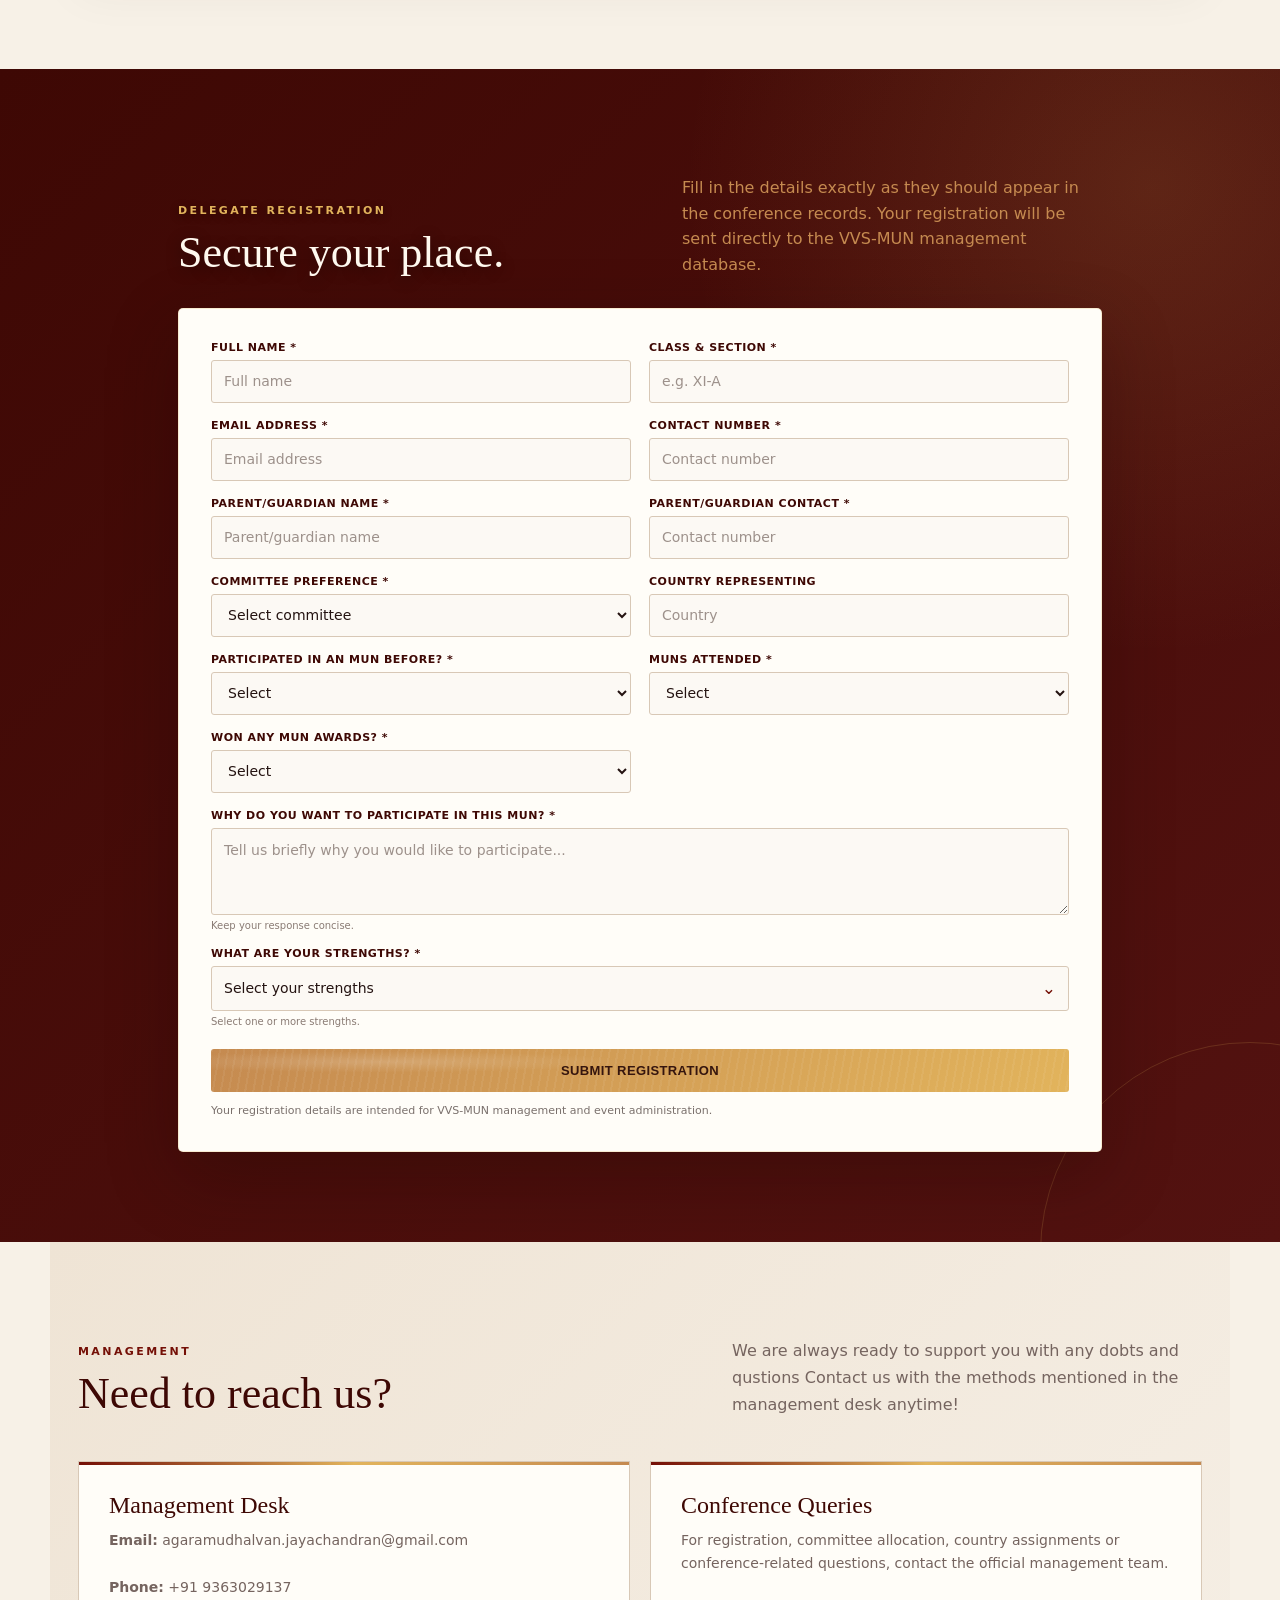
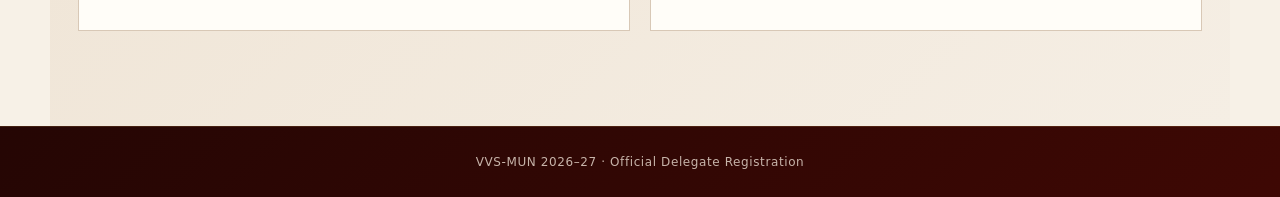
==== commit 761240de: "Update index.html" ====
--- a/templates/index.html
+++ b/templates/index.html
@@ -1796,11 +1796,7 @@
         setting to research current issues, represent perspectives and work
         towards informed solutions.
       </p>
-      <a class="btn primary"
-   href="https://docs.google.com/spreadsheets/d/1qg8H1bJi5QEGnwncriHImzejtY8ORodKSloJRJbfgNU/edit?usp=sharing"
-   target="_blank">
-  Open LIST →
-</a>
+      <a href="https://docs.google.com/spreadsheets/d/1qg8H1bJi5QEGnwncriHImzejtY8ORodKSloJRJbfgNU/edit?usp=sharing" target="_blank">Open LIST</a>
 
     <div class="committee-grid">
       <article class="committee-card">
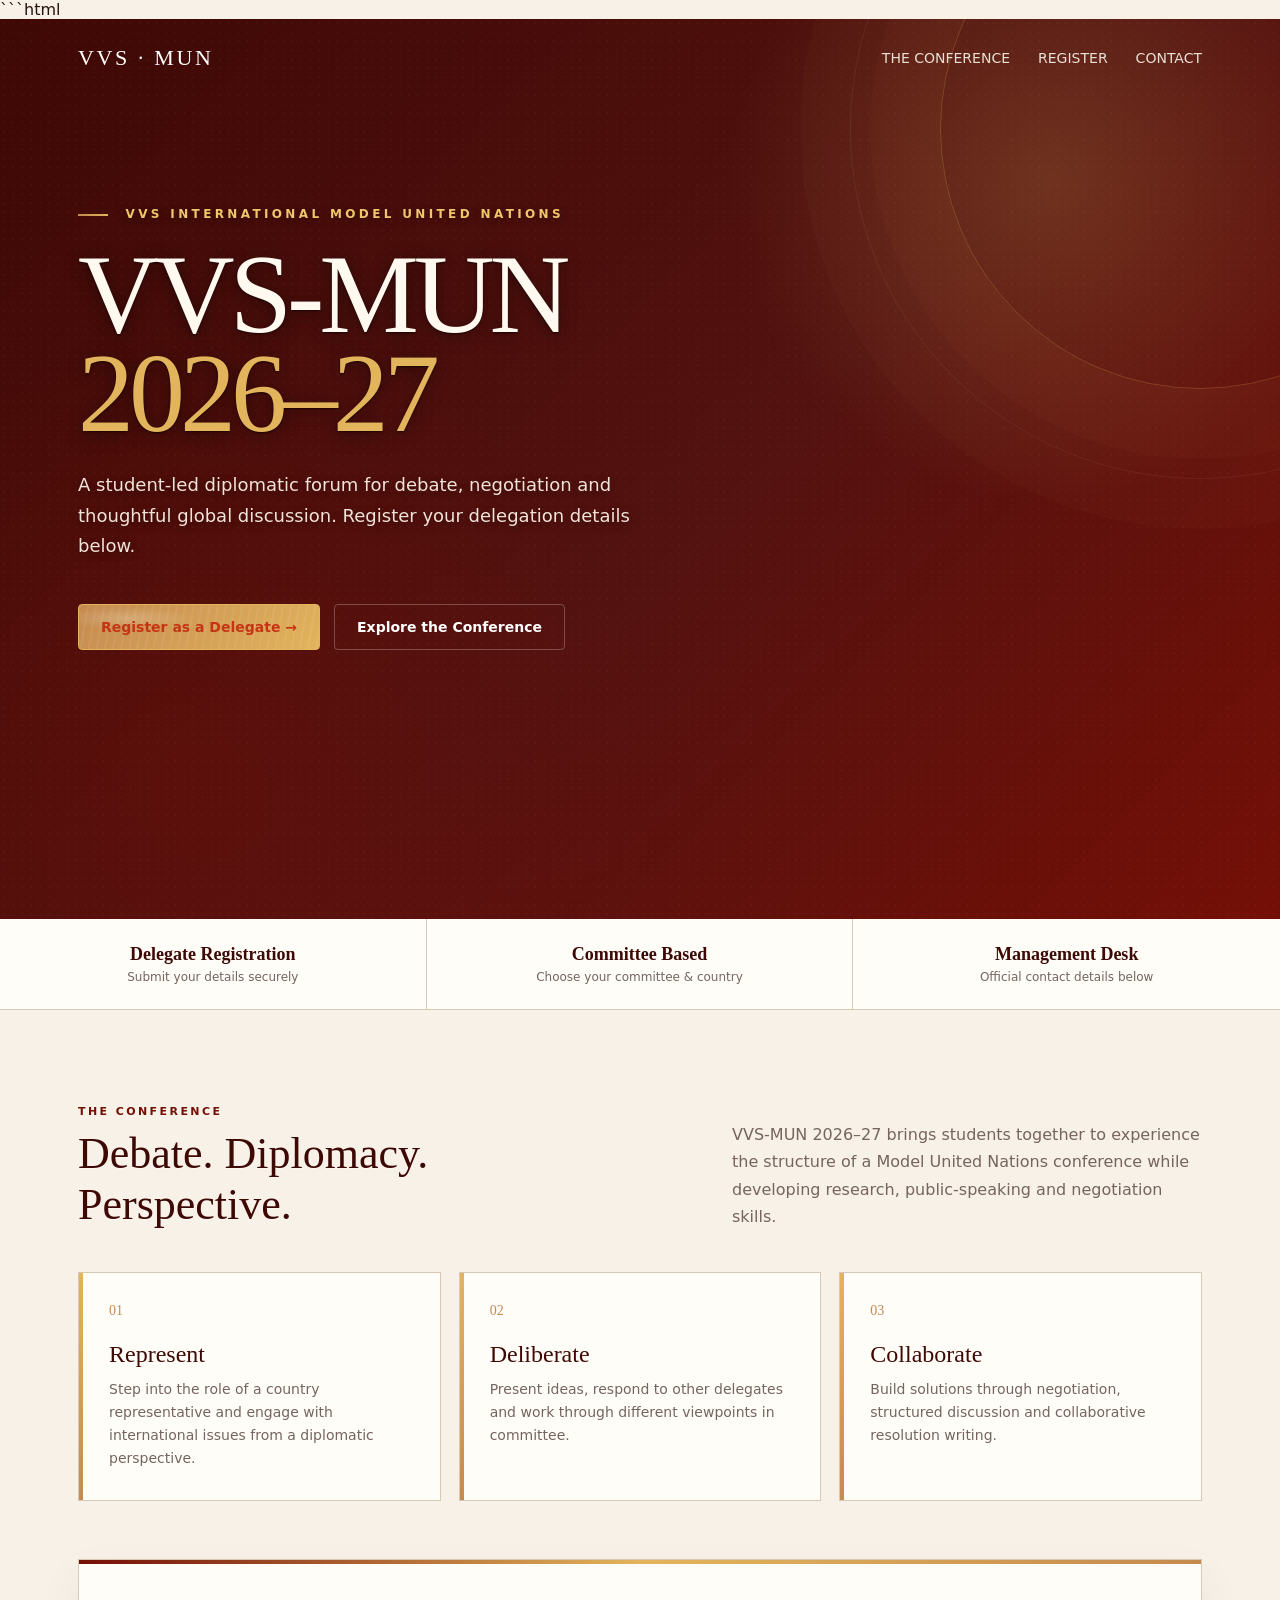
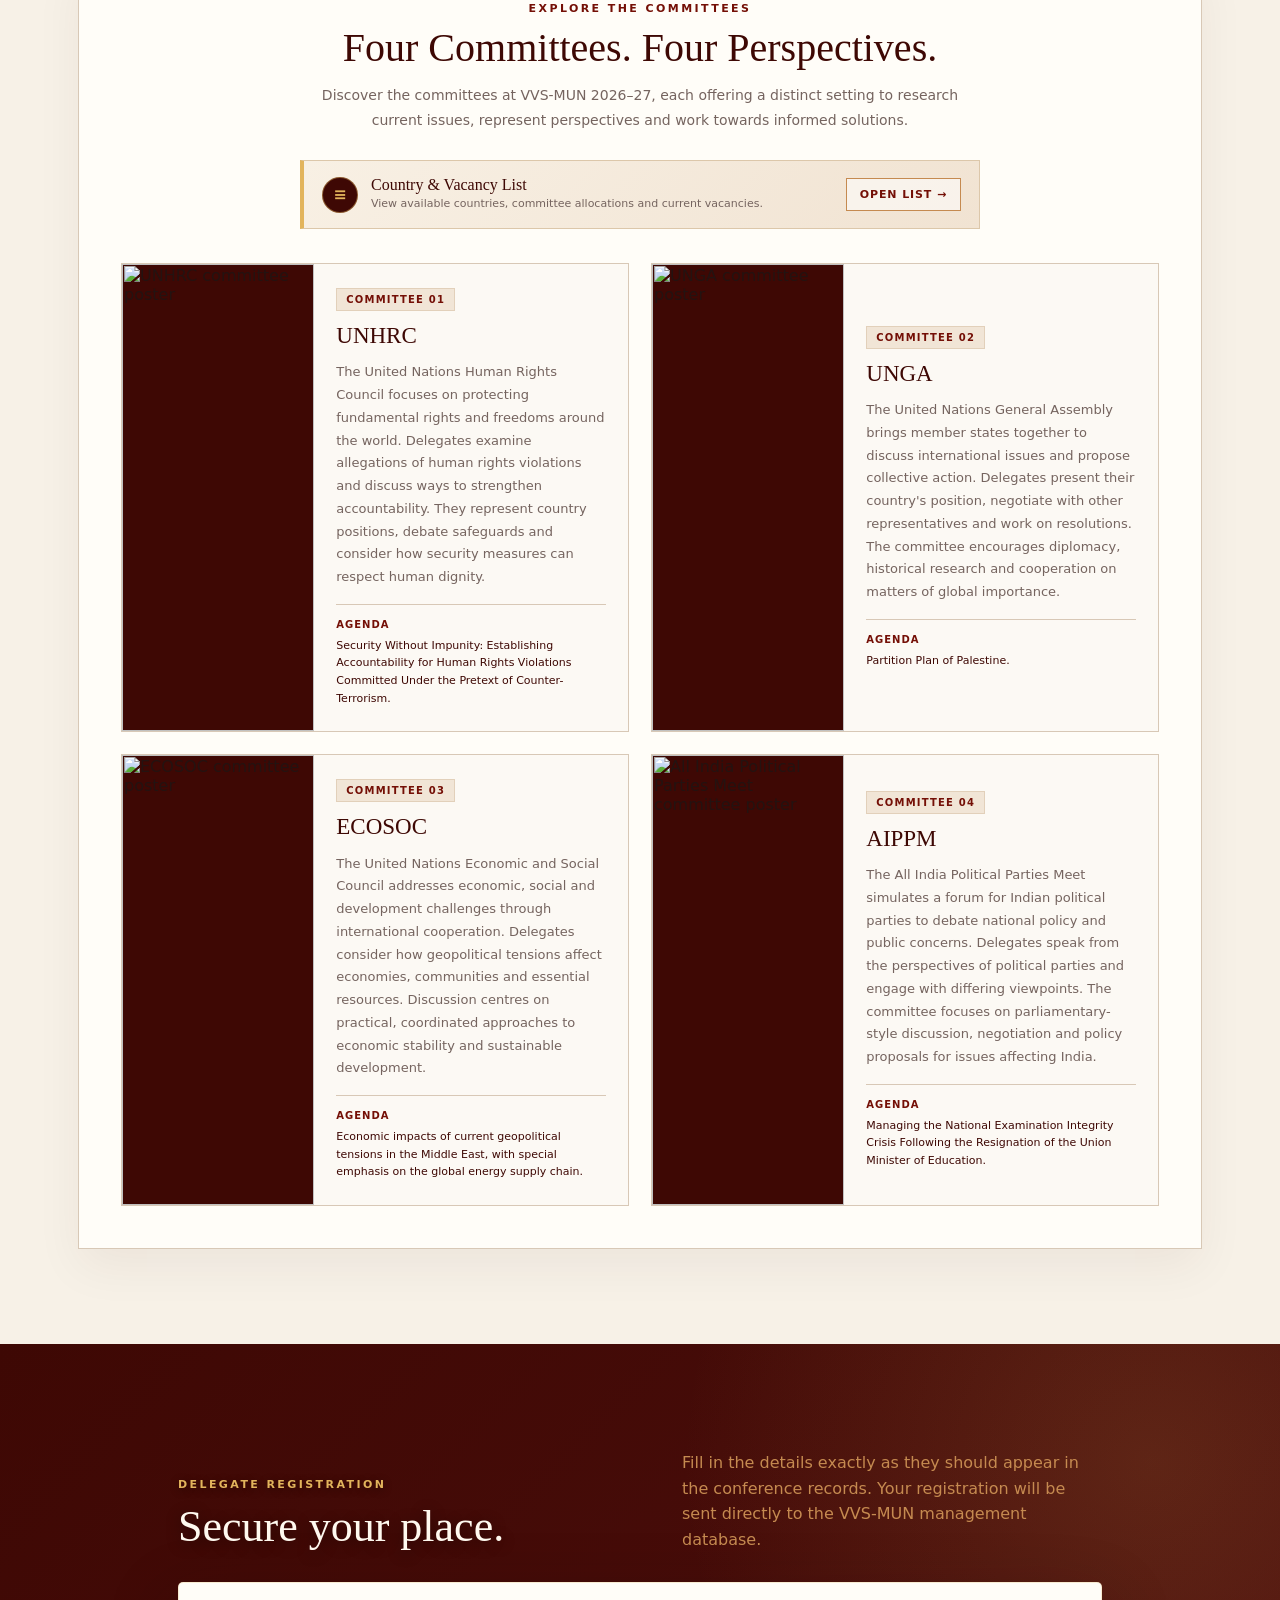
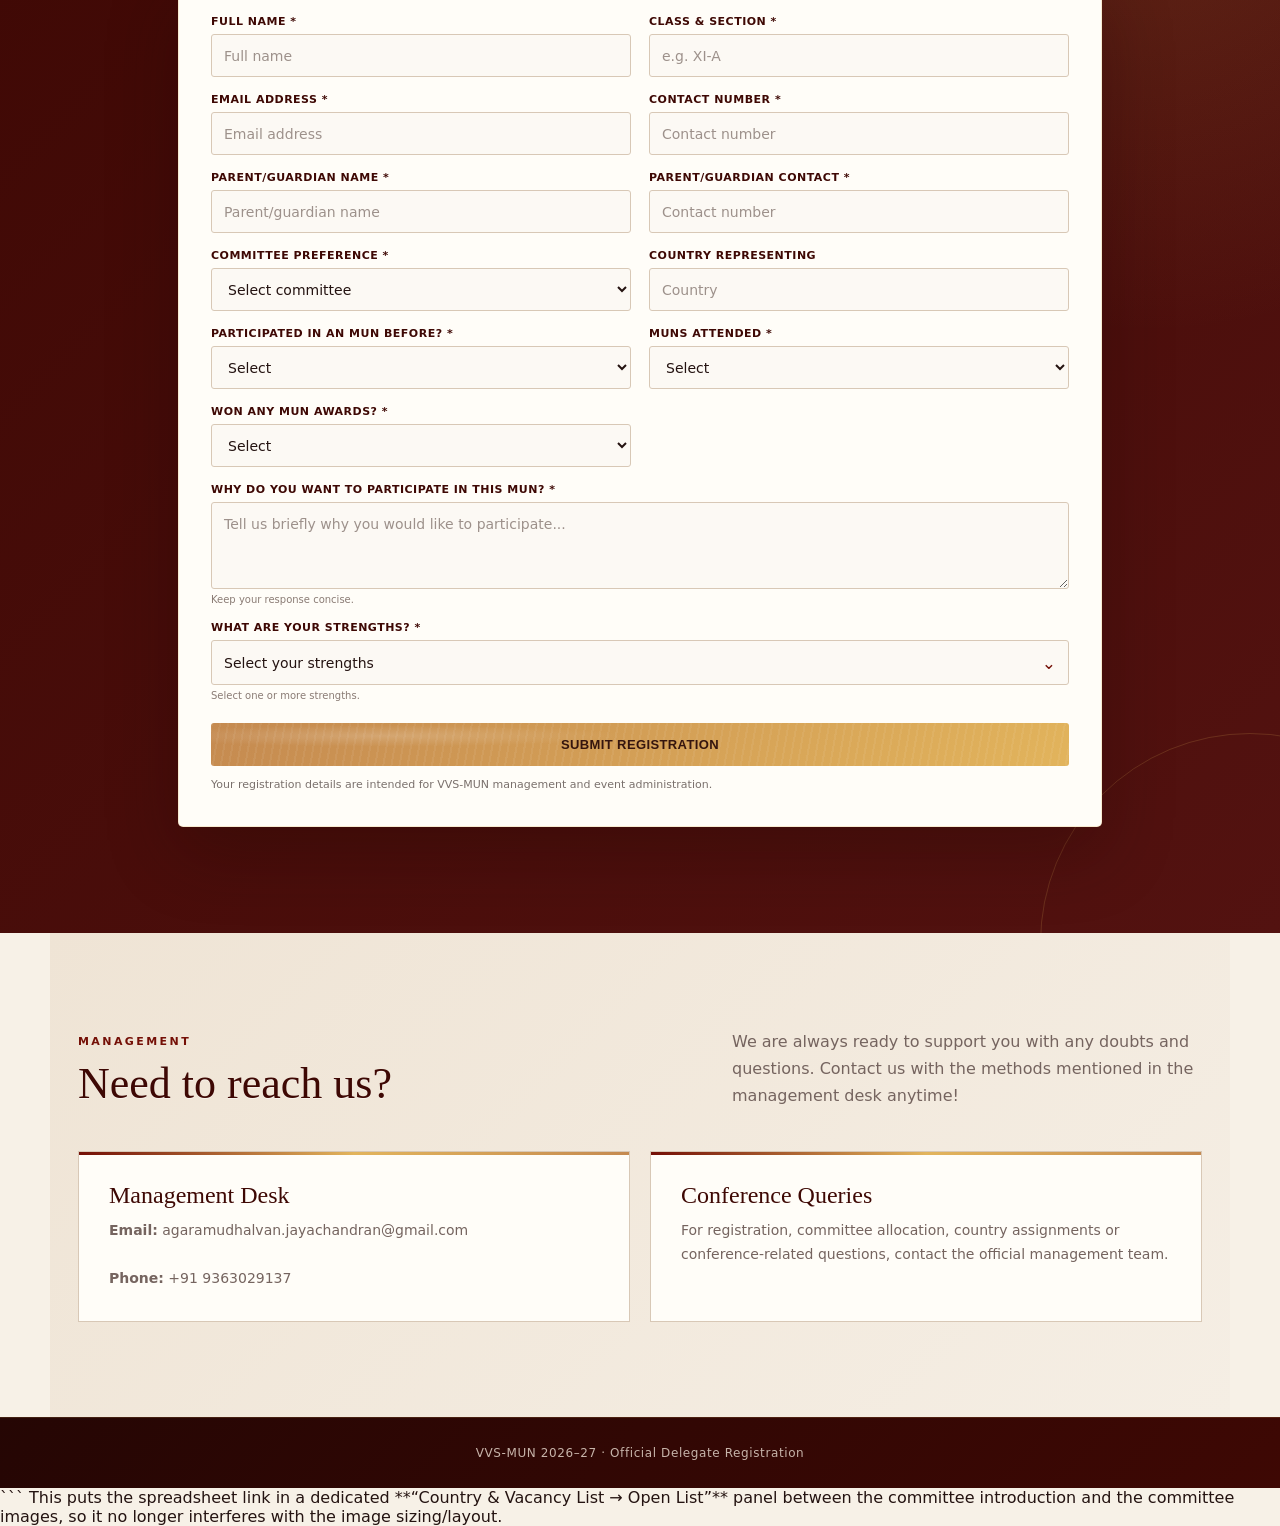
==== commit 9962f415: "Update index.html for link" ====
--- a/templates/index.html
+++ b/templates/index.html
@@ -1,3 +1,4 @@
+```html
 <!DOCTYPE html>
 <html lang="en">
 
@@ -17,11 +18,11 @@
      VVS-MUN COLOR SYSTEM
   ========================================================= */
 
-  --color-1:#3E0804;   /* Deep Burgundy */
-  --color-2:#740F06;   /* Rich red */
-  --color-3:#C58A50;   /* Warm Bronze */
-  --color-4:#531210;   /* Dark Wine */
-  --color-5:#E2B45C;   /* Antique Gold */
+  --color-1:#3E0804;
+  --color-2:#740F06;
+  --color-3:#C58A50;
+  --color-4:#531210;
+  --color-5:#E2B45C;
 
   --paper:#F7F1E7;
   --paper-dark:#EDE2D2;
@@ -55,12 +56,9 @@
 
 body{
   margin:0;
-
   width:100%;
   max-width:100%;
-
   background:var(--paper);
-
   color:var(--ink);
 
   font-family:
@@ -150,14 +148,9 @@
     );
 
   color:#fff;
-
   position:relative;
-
   overflow:hidden;
 }
-
-
-/* Large decorative circles */
 
 .hero:before{
   content:"";
@@ -194,9 +187,6 @@
   right:-270px;
   top:-240px;
 }
-
-
-/* Subtle grain */
 
 .hero{
   background-image:
@@ -265,7 +255,6 @@
 
 .nav-links{
   display:flex;
-
   align-items:center;
 }
 
@@ -315,16 +304,12 @@
     0 2px 8px rgba(0,0,0,.4);
 }
 
-
-/* Gold accent behind kicker */
-
 .kicker:before{
   content:"";
 
   display:inline-block;
 
   width:30px;
-
   height:2px;
 
   margin-right:10px;
@@ -418,9 +403,6 @@
 
   overflow:hidden;
 }
-
-
-/* Main gold button */
 
 .btn.primary{
   color:#c53515;
@@ -609,9 +591,6 @@
   overflow:hidden;
 }
 
-
-/* Burgundy accent */
-
 .card:before{
   content:"";
 
@@ -700,9 +679,6 @@
   overflow:hidden;
 }
 
-
-/* Painted decorative glow */
-
 .register:before{
   content:"";
 
@@ -908,11 +884,6 @@
     0 0 0 3px
     rgba(197,138,80,.15);
 }
-
-
-/* =========================================================
-   SMALL HINT
-========================================================= */
 
 .field-hint{
   font-size:10px;
@@ -1306,8 +1277,6 @@
     padding:70px 22px;
   }
 
-  /* Section headings and descriptions */
-
   .section-head,
   .form-intro{
     display:block;
@@ -1320,8 +1289,6 @@
     color:var(--color-3);
   }
 
-  /* FIX: Stack the three conference cards */
-
   .cards{
     display:grid;
 
@@ -1356,8 +1323,6 @@
     overflow-wrap:break-word;
   }
 
-  /* Registration form */
-
   .grid{
     grid-template-columns:minmax(0,1fr);
   }
@@ -1378,8 +1343,6 @@
     padding:22px;
   }
 
-  /* Contact cards */
-
   .contact-box{
     grid-template-columns:minmax(0,1fr);
   }
@@ -1389,8 +1352,6 @@
 
     min-width:0;
   }
-
-  /* Strength selection */
 
   .strength-options{
     grid-template-columns:minmax(0,1fr);
@@ -1437,8 +1398,6 @@
     width:100%;
   }
 
-  /* Keep cards full-width on narrow screens */
-
   .cards{
     grid-template-columns:minmax(0,1fr);
 
@@ -1458,28 +1417,48 @@
 
 .committee-showcase{
   margin-top:58px;
+
   padding:42px;
+
   background:var(--white);
+
   border:1px solid var(--line);
-  box-shadow:0 18px 45px rgba(62,8,4,.055);
+
+  box-shadow:
+    0 18px 45px
+    rgba(62,8,4,.055);
+
   position:relative;
+
   overflow:hidden;
 }
 
 .committee-showcase:before{
   content:"";
+
   position:absolute;
+
   top:0;
   left:0;
+
   width:100%;
   height:4px;
-  background:linear-gradient(90deg,var(--color-2),var(--color-5),var(--color-3));
+
+  background:
+    linear-gradient(
+      90deg,
+      var(--color-2),
+      var(--color-5),
+      var(--color-3)
+    );
 }
 
 .committee-heading{
   text-align:center;
+
   max-width:680px;
-  margin:0 auto 34px;
+
+  margin:0 auto 28px;
 }
 
 .committee-heading .eyebrow{
@@ -1488,123 +1467,435 @@
 
 .committee-heading h3{
   font-family:Georgia,serif;
+
   font-weight:500;
-  font-size:clamp(30px,4vw,40px);
+
+  font-size:
+    clamp(
+      30px,
+      4vw,
+      40px
+    );
+
   line-height:1.15;
+
   color:var(--color-1);
+
   margin:0 0 12px;
 }
 
 .committee-heading p{
   margin:0;
+
   color:var(--muted);
+
   font-size:14px;
+
   line-height:1.75;
 }
+
+
+/* =========================================================
+   COUNTRY & VACANCY LINK
+========================================================= */
+
+.committee-list-link{
+  display:flex;
+
+  align-items:center;
+
+  justify-content:space-between;
+
+  gap:20px;
+
+  margin:0 auto 34px;
+
+  max-width:680px;
+
+  padding:15px 18px;
+
+  background:
+    linear-gradient(
+      135deg,
+      #F8F0E4,
+      #F1E3D2
+    );
+
+  border:1px solid #DCC7AA;
+
+  border-left:4px solid var(--color-5);
+
+  color:var(--color-1);
+
+  transition:
+    transform .2s,
+    box-shadow .2s,
+    border-color .2s;
+
+  position:relative;
+
+  overflow:hidden;
+}
+
+.committee-list-link:hover{
+  transform:translateY(-2px);
+
+  border-color:var(--color-3);
+
+  box-shadow:
+    0 8px 22px
+    rgba(62,8,4,.10);
+}
+
+.committee-list-info{
+  display:flex;
+
+  align-items:center;
+
+  gap:13px;
+
+  min-width:0;
+}
+
+.committee-list-icon{
+  width:36px;
+  height:36px;
+
+  flex:0 0 36px;
+
+  display:flex;
+
+  align-items:center;
+
+  justify-content:center;
+
+  border-radius:50%;
+
+  background:var(--color-1);
+
+  color:var(--color-5);
+
+  font-size:16px;
+
+  font-weight:800;
+
+  border:1px solid rgba(226,180,92,.45);
+}
+
+.committee-list-text{
+  min-width:0;
+}
+
+.committee-list-text strong{
+  display:block;
+
+  font-family:Georgia,serif;
+
+  font-size:16px;
+
+  font-weight:500;
+
+  color:var(--color-1);
+
+  margin-bottom:2px;
+}
+
+.committee-list-text span{
+  display:block;
+
+  color:var(--muted);
+
+  font-size:11px;
+
+  line-height:1.5;
+}
+
+.committee-list-arrow{
+  flex:0 0 auto;
+
+  padding:9px 13px;
+
+  border:1px solid var(--color-3);
+
+  color:var(--color-2);
+
+  background:rgba(255,255,255,.55);
+
+  font-size:11px;
+
+  font-weight:800;
+
+  letter-spacing:.08em;
+
+  text-transform:uppercase;
+
+  transition:.2s;
+}
+
+.committee-list-link:hover .committee-list-arrow{
+  background:var(--color-1);
+
+  color:var(--color-5);
+
+  border-color:var(--color-1);
+}
+
+
+/* =========================================================
+   COMMITTEE GRID
+========================================================= */
 
 .committee-grid{
   display:grid;
-  grid-template-columns:repeat(2,minmax(0,1fr));
+
+  grid-template-columns:
+    repeat(
+      2,
+      minmax(0,1fr)
+    );
+
   gap:22px;
 }
 
 .committee-card{
   min-width:0;
+
   display:grid;
-  grid-template-columns:minmax(125px, 38%) minmax(0,1fr);
+
+  grid-template-columns:
+    minmax(125px,38%)
+    minmax(0,1fr);
+
   background:#FCF9F4;
+
   border:1px solid var(--line);
+
   overflow:hidden;
-  transition:transform .25s, box-shadow .25s, border-color .25s;
+
+  transition:
+    transform .25s,
+    box-shadow .25s,
+    border-color .25s;
 }
 
 .committee-card:hover{
   transform:translateY(-4px);
+
   border-color:#cbb59c;
-  box-shadow:0 14px 32px rgba(62,8,4,.10);
+
+  box-shadow:
+    0 14px 32px
+    rgba(62,8,4,.10);
 }
 
 .committee-poster{
   width:100%;
+
   height:100%;
+
   min-height:270px;
+
   object-fit:cover;
+
   object-position:top center;
+
   display:block;
+
   background:var(--color-1);
 }
 
 .committee-copy{
   padding:24px 22px;
+
   display:flex;
+
   flex-direction:column;
+
   justify-content:center;
+
   min-width:0;
 }
 
 .committee-tag{
   display:inline-block;
+
   align-self:flex-start;
+
   color:var(--color-2);
+
   background:#F1E5D6;
+
   border:1px solid #E2D0BA;
+
   padding:5px 9px;
+
   font-size:10px;
+
   font-weight:800;
+
   letter-spacing:.12em;
+
   text-transform:uppercase;
+
   margin-bottom:12px;
 }
 
 .committee-copy h4{
   font-family:Georgia,serif;
+
   font-size:23px;
+
   line-height:1.15;
+
   font-weight:500;
+
   color:var(--color-1);
+
   margin:0 0 12px;
 }
 
 .committee-copy p{
   margin:0;
+
   color:var(--muted);
+
   font-size:13px;
+
   line-height:1.75;
 }
 
 .committee-agenda{
   margin-top:15px;
+
   padding-top:12px;
+
   border-top:1px solid var(--line);
+
   color:var(--color-1);
+
   font-size:11px;
+
   line-height:1.6;
 }
 
 .committee-agenda strong{
   display:block;
+
   color:var(--color-2);
+
   font-size:10px;
+
   letter-spacing:.1em;
+
   text-transform:uppercase;
+
   margin-bottom:4px;
 }
 
+
+/* =========================================================
+   COMMITTEE MOBILE
+========================================================= */
+
 @media(max-width:900px){
-  .committee-showcase{padding:32px 24px;}
-  .committee-grid{grid-template-columns:1fr;}
-  .committee-card{grid-template-columns:minmax(130px,32%) minmax(0,1fr);}
-  .committee-poster{min-height:260px;}
+
+  .committee-showcase{
+    padding:32px 24px;
+  }
+
+  .committee-grid{
+    grid-template-columns:1fr;
+  }
+
+  .committee-card{
+    grid-template-columns:
+      minmax(130px,32%)
+      minmax(0,1fr);
+  }
+
+  .committee-poster{
+    min-height:260px;
+  }
+
 }
 
 @media(max-width:520px){
-  .committee-showcase{padding:30px 16px;margin-top:42px;}
-  .committee-heading{margin-bottom:25px;}
-  .committee-card{grid-template-columns:1fr;}
-  .committee-poster{height:auto;max-height:440px;min-height:0;object-fit:contain;object-position:center;background:#3E0804;}
-  .committee-copy{padding:22px;}
-  .committee-copy h4{font-size:24px;}
-  .committee-copy p{font-size:14px;}
+
+  .committee-showcase{
+    padding:30px 16px;
+
+    margin-top:42px;
+  }
+
+  .committee-heading{
+    margin-bottom:25px;
+  }
+
+  .committee-list-link{
+    align-items:flex-start;
+
+    padding:14px;
+
+    margin-bottom:25px;
+  }
+
+  .committee-list-arrow{
+    padding:8px 10px;
+
+    font-size:10px;
+  }
+
+  .committee-list-info{
+    gap:10px;
+  }
+
+  .committee-list-icon{
+    width:32px;
+    height:32px;
+
+    flex-basis:32px;
+
+    font-size:14px;
+  }
+
+  .committee-list-text strong{
+    font-size:14px;
+  }
+
+  .committee-list-text span{
+    font-size:10px;
+  }
+
+  .committee-card{
+    grid-template-columns:1fr;
+  }
+
+  .committee-poster{
+    height:auto;
+
+    max-height:440px;
+
+    min-height:0;
+
+    object-fit:contain;
+
+    object-position:center;
+
+    background:#3E0804;
+  }
+
+  .committee-copy{
+    padding:22px;
+  }
+
+  .committee-copy h4{
+    font-size:24px;
+  }
+
+  .committee-copy p{
+    font-size:14px;
+  }
+
 }
 
 </style>
@@ -1623,12 +1914,23 @@
     </div>
 
     <div class="nav-links">
-      <a href="#about">THE CONFERENCE</a>
-      <a href="#register">REGISTER</a>
-      <a href="#contact">CONTACT</a>
+
+      <a href="#about">
+        THE CONFERENCE
+      </a>
+
+      <a href="#register">
+        REGISTER
+      </a>
+
+      <a href="#contact">
+        CONTACT
+      </a>
+
     </div>
 
   </nav>
+
 
   <div class="hero-content">
 
@@ -1638,9 +1940,11 @@
 
     <h1>
       VVS-MUN<br>
-      <span style="color:var(--gold2)">
+
+      <span style="color:var(--color-5)">
         2026–27
       </span>
+
     </h1>
 
     <p class="subtitle">
@@ -1677,18 +1981,41 @@
 <div class="info-strip">
 
   <div class="info">
-    <strong>Delegate Registration</strong>
-    <span>Submit your details securely</span>
+
+    <strong>
+      Delegate Registration
+    </strong>
+
+    <span>
+      Submit your details securely
+    </span>
+
   </div>
 
+
   <div class="info">
-    <strong>Committee Based</strong>
-    <span>Choose your committee & country</span>
+
+    <strong>
+      Committee Based
+    </strong>
+
+    <span>
+      Choose your committee & country
+    </span>
+
   </div>
 
+
   <div class="info">
-    <strong>Management Desk</strong>
-    <span>Official contact details below</span>
+
+    <strong>
+      Management Desk
+    </strong>
+
+    <span>
+      Official contact details below
+    </span>
+
   </div>
 
 </div>
@@ -1786,106 +2113,269 @@
 
   </div>
 
+
   <!-- ================= COMMITTEE SHOWCASE ================= -->
+
   <div class="committee-showcase">
+
     <div class="committee-heading">
-      <div class="eyebrow">Explore the Committees</div>
-      <h3>Four Committees. Four Perspectives.</h3>
+
+      <div class="eyebrow">
+        Explore the Committees
+      </div>
+
+      <h3>
+        Four Committees. Four Perspectives.
+      </h3>
+
       <p>
-        Discover the committees at VVS-MUN 2026–27, each offering a distinct
-        setting to research current issues, represent perspectives and work
+        Discover the committees at VVS-MUN 2026–27,
+        each offering a distinct setting to research
+        current issues, represent perspectives and work
         towards informed solutions.
       </p>
-      <a href="https://docs.google.com/spreadsheets/d/1qg8H1bJi5QEGnwncriHImzejtY8ORodKSloJRJbfgNU/edit?usp=sharing" target="_blank">Open LIST</a>
+
+    </div>
+
+
+    <!-- ================= COUNTRY / VACANCY LIST LINK ================= -->
+
+    <a
+      class="committee-list-link"
+      href="https://docs.google.com/spreadsheets/d/1qg8H1bJi5QEGnwncriHImzejtY8ORodKSloJRJbfgNU/edit?usp=sharing"
+      target="_blank"
+      rel="noopener noreferrer"
+    >
+
+      <div class="committee-list-info">
+
+        <div class="committee-list-icon">
+          ≡
+        </div>
+
+        <div class="committee-list-text">
+
+          <strong>
+            Country & Vacancy List
+          </strong>
+
+          <span>
+            View available countries, committee allocations
+            and current vacancies.
+          </span>
+
+        </div>
+
+      </div>
+
+
+      <div class="committee-list-arrow">
+        Open List →
+      </div>
+
+    </a>
+
+
+    <!-- ================= COMMITTEE GRID ================= -->
 
     <div class="committee-grid">
+
+
+      <!-- UNHRC -->
+
       <article class="committee-card">
-        <img class="committee-poster" src="/committee-images/unhrc.jpeg"
-             alt="UNHRC committee poster" loading="lazy">
+
+        <img
+          class="committee-poster"
+          src="/committee-images/unhrc.jpeg"
+          alt="UNHRC committee poster"
+          loading="lazy"
+        >
+
         <div class="committee-copy">
-          <span class="committee-tag">Committee 01</span>
-          <h4>UNHRC</h4>
+
+          <span class="committee-tag">
+            Committee 01
+          </span>
+
+          <h4>
+            UNHRC
+          </h4>
+
           <p>
-            The United Nations Human Rights Council focuses on protecting
-            fundamental rights and freedoms around the world.
-            Delegates examine allegations of human rights violations and
-            discuss ways to strengthen accountability.
-            They represent country positions, debate safeguards and consider
-            how security measures can respect human dignity.
+            The United Nations Human Rights Council focuses
+            on protecting fundamental rights and freedoms
+            around the world. Delegates examine allegations
+            of human rights violations and discuss ways to
+            strengthen accountability. They represent country
+            positions, debate safeguards and consider how
+            security measures can respect human dignity.
           </p>
+
           <div class="committee-agenda">
-            <strong>Agenda</strong>
-            Security Without Impunity: Establishing Accountability for Human
-            Rights Violations Committed Under the Pretext of Counter-Terrorism.
+
+            <strong>
+              Agenda
+            </strong>
+
+            Security Without Impunity:
+            Establishing Accountability for Human Rights
+            Violations Committed Under the Pretext of
+            Counter-Terrorism.
+
           </div>
+
         </div>
+
       </article>
 
+
+      <!-- UNGA -->
+
       <article class="committee-card">
-        <img class="committee-poster" src="/committee-images/unga.jpeg"
-             alt="UNGA committee poster" loading="lazy">
+
+        <img
+          class="committee-poster"
+          src="/committee-images/unga.jpeg"
+          alt="UNGA committee poster"
+          loading="lazy"
+        >
+
         <div class="committee-copy">
-          <span class="committee-tag">Committee 02</span>
-          <h4>UNGA</h4>
+
+          <span class="committee-tag">
+            Committee 02
+          </span>
+
+          <h4>
+            UNGA
+          </h4>
+
           <p>
-            The United Nations General Assembly brings member states together
-            to discuss international issues and propose collective action.
-            Delegates present their country's position, negotiate with other
-            representatives and work on resolutions.
-            The committee encourages diplomacy, historical research and
-            cooperation on matters of global importance.
+            The United Nations General Assembly brings
+            member states together to discuss international
+            issues and propose collective action. Delegates
+            present their country's position, negotiate with
+            other representatives and work on resolutions.
+            The committee encourages diplomacy, historical
+            research and cooperation on matters of global
+            importance.
           </p>
+
           <div class="committee-agenda">
-            <strong>Agenda</strong>
+
+            <strong>
+              Agenda
+            </strong>
+
             Partition Plan of Palestine.
+
           </div>
+
         </div>
+
       </article>
 
+
+      <!-- ECOSOC -->
+
       <article class="committee-card">
-        <img class="committee-poster" src="/committee-images/ecosoc.jpeg"
-             alt="ECOSOC committee poster" loading="lazy">
+
+        <img
+          class="committee-poster"
+          src="/committee-images/ecosoc.jpeg"
+          alt="ECOSOC committee poster"
+          loading="lazy"
+        >
+
         <div class="committee-copy">
-          <span class="committee-tag">Committee 03</span>
-          <h4>ECOSOC</h4>
+
+          <span class="committee-tag">
+            Committee 03
+          </span>
+
+          <h4>
+            ECOSOC
+          </h4>
+
           <p>
-            The United Nations Economic and Social Council addresses economic,
-            social and development challenges through international cooperation.
-            Delegates consider how geopolitical tensions affect economies,
-            communities and essential resources.
-            Discussion centres on practical, coordinated approaches to
-            economic stability and sustainable development.
+            The United Nations Economic and Social Council
+            addresses economic, social and development
+            challenges through international cooperation.
+            Delegates consider how geopolitical tensions
+            affect economies, communities and essential
+            resources. Discussion centres on practical,
+            coordinated approaches to economic stability
+            and sustainable development.
           </p>
+
           <div class="committee-agenda">
-            <strong>Agenda</strong>
-            Economic impacts of current geopolitical tensions in the Middle
-            East, with special emphasis on the global energy supply chain.
+
+            <strong>
+              Agenda
+            </strong>
+
+            Economic impacts of current geopolitical tensions
+            in the Middle East, with special emphasis on the
+            global energy supply chain.
+
           </div>
+
         </div>
+
       </article>
 
+
+      <!-- AIPPM -->
+
       <article class="committee-card">
-        <img class="committee-poster" src="/committee-images/aippm.jpeg"
-             alt="All India Political Parties Meet committee poster" loading="lazy">
+
+        <img
+          class="committee-poster"
+          src="/committee-images/aippm.jpeg"
+          alt="All India Political Parties Meet committee poster"
+          loading="lazy"
+        >
+
         <div class="committee-copy">
-          <span class="committee-tag">Committee 04</span>
-          <h4>AIPPM</h4>
+
+          <span class="committee-tag">
+            Committee 04
+          </span>
+
+          <h4>
+            AIPPM
+          </h4>
+
           <p>
-            The All India Political Parties Meet simulates a forum for Indian
-            political parties to debate national policy and public concerns.
-            Delegates speak from the perspectives of political parties and
-            engage with differing viewpoints.
-            The committee focuses on parliamentary-style discussion,
-            negotiation and policy proposals for issues affecting India.
+            The All India Political Parties Meet simulates
+            a forum for Indian political parties to debate
+            national policy and public concerns. Delegates
+            speak from the perspectives of political parties
+            and engage with differing viewpoints. The committee
+            focuses on parliamentary-style discussion,
+            negotiation and policy proposals for issues
+            affecting India.
           </p>
+
           <div class="committee-agenda">
-            <strong>Agenda</strong>
-            Managing the National Examination Integrity Crisis Following the
-            Resignation of the Union Minister of Education.
+
+            <strong>
+              Agenda
+            </strong>
+
+            Managing the National Examination Integrity
+            Crisis Following the Resignation of the Union
+            Minister of Education.
+
           </div>
+
         </div>
+
       </article>
+
     </div>
+
   </div>
 
 </section>
@@ -2230,6 +2720,8 @@
         </div>
 
 
+        <!-- WHY PARTICIPATE -->
+
         <div class="field full">
 
           <label for="whyParticipate">
@@ -2251,6 +2743,7 @@
 
         </div>
 
+
         <!-- STRENGTHS -->
 
         <div class="field full">
@@ -2352,13 +2845,14 @@
 
       </div>
 
+
       <button
-  class="submit"
-  type="submit"
-  id="submitButton"
->
-  SUBMIT REGISTRATION
-</button>
+        class="submit"
+        type="submit"
+        id="submitButton"
+      >
+        SUBMIT REGISTRATION
+      </button>
 
 
       <div class="note">
@@ -2396,6 +2890,8 @@
 </section>
 
 
+<!-- ================= CONTACT ================= -->
+
 <section
   class="section contact"
   id="contact"
@@ -2416,9 +2912,9 @@
     </div>
 
     <p>
-      We are always ready to support you with any dobts and qustions
-      Contact us with the methods mentioned in the management desk anytime!
-
+      We are always ready to support you with any doubts
+      and questions. Contact us with the methods mentioned
+      in the management desk anytime!
     </p>
 
   </div>
@@ -2598,12 +3094,6 @@
     error.style.display = "none";
 
 
-    /*
-    --------------------------------------------------------
-    GET VALUES
-    --------------------------------------------------------
-    */
-
     const name =
       document.getElementById("name")
         .value.trim();
@@ -2656,12 +3146,6 @@
       document.getElementById("whyParticipate")
         .value.trim();
 
-
-    /*
-    --------------------------------------------------------
-    GET SELECTED STRENGTHS
-    --------------------------------------------------------
-    */
 
     const strengthElements =
       document.querySelectorAll(
@@ -2674,12 +3158,6 @@
           return item.value;
         });
 
-
-    /*
-    --------------------------------------------------------
-    VALIDATION
-    --------------------------------------------------------
-    */
 
     if(
       !name ||
@@ -2707,12 +3185,6 @@
     }
 
 
-    /*
-    --------------------------------------------------------
-    VALIDATE EMAIL
-    --------------------------------------------------------
-    */
-
     const emailPattern =
       /^[^\s@]+@[^\s@]+\.[^\s@]+$/;
 
@@ -2729,12 +3201,6 @@
     }
 
 
-    /*
-    --------------------------------------------------------
-    PREVENT MULTIPLE SUBMISSIONS
-    --------------------------------------------------------
-    */
-
     submitButton.disabled =
       true;
 
@@ -2742,12 +3208,6 @@
       "SUBMITTING...";
 
 
-    /*
-    --------------------------------------------------------
-    DATA SENT TO FLASK
-    --------------------------------------------------------
-    */
-
     const data = {
 
       name: name,
@@ -2782,12 +3242,6 @@
 
 
     try{
-
-      /*
-      --------------------------------------------------------
-      SEND TO BACKEND
-      --------------------------------------------------------
-      */
 
       const response =
         await fetch(
@@ -2806,12 +3260,6 @@
         );
 
 
-      /*
-      --------------------------------------------------------
-      READ RESPONSE
-      --------------------------------------------------------
-      */
-
       let result = {};
 
       try{
@@ -2827,12 +3275,6 @@
 
       }
 
-
-      /*
-      --------------------------------------------------------
-      SUCCESS
-      --------------------------------------------------------
-      */
 
       if(
         response.ok &&
@@ -2845,13 +3287,19 @@
           ". Your details have been recorded.";
 
         success.style.display = "block";
+
         error.style.display = "none";
+
         form.reset();
 
-        // Reset conditional fields and summaries.
-        previousAwardsField.style.display = "none";
-        previousAwards.required = false;
-        strengthSummary.textContent = "No strengths selected";
+        previousAwardsField.style.display =
+          "none";
+
+        previousAwards.required =
+          false;
+
+        strengthSummary.textContent =
+          "No strengths selected";
 
       }
 
@@ -2887,24 +3335,12 @@
     }
 
 
-    /*
-    --------------------------------------------------------
-    RESTORE BUTTON
-    --------------------------------------------------------
-    */
-
     submitButton.disabled =
       false;
 
     submitButton.textContent =
       "SUBMIT REGISTRATION";
 
-
-    /*
-    --------------------------------------------------------
-    HIDE MESSAGES
-    --------------------------------------------------------
-    */
 
     setTimeout(
       function(){
@@ -2926,3 +3362,6 @@
 
 </body>
 </html>
+```
+
+This puts the spreadsheet link in a dedicated **“Country & Vacancy List → Open List”** panel between the committee introduction and the committee images, so it no longer interferes with the image sizing/layout.
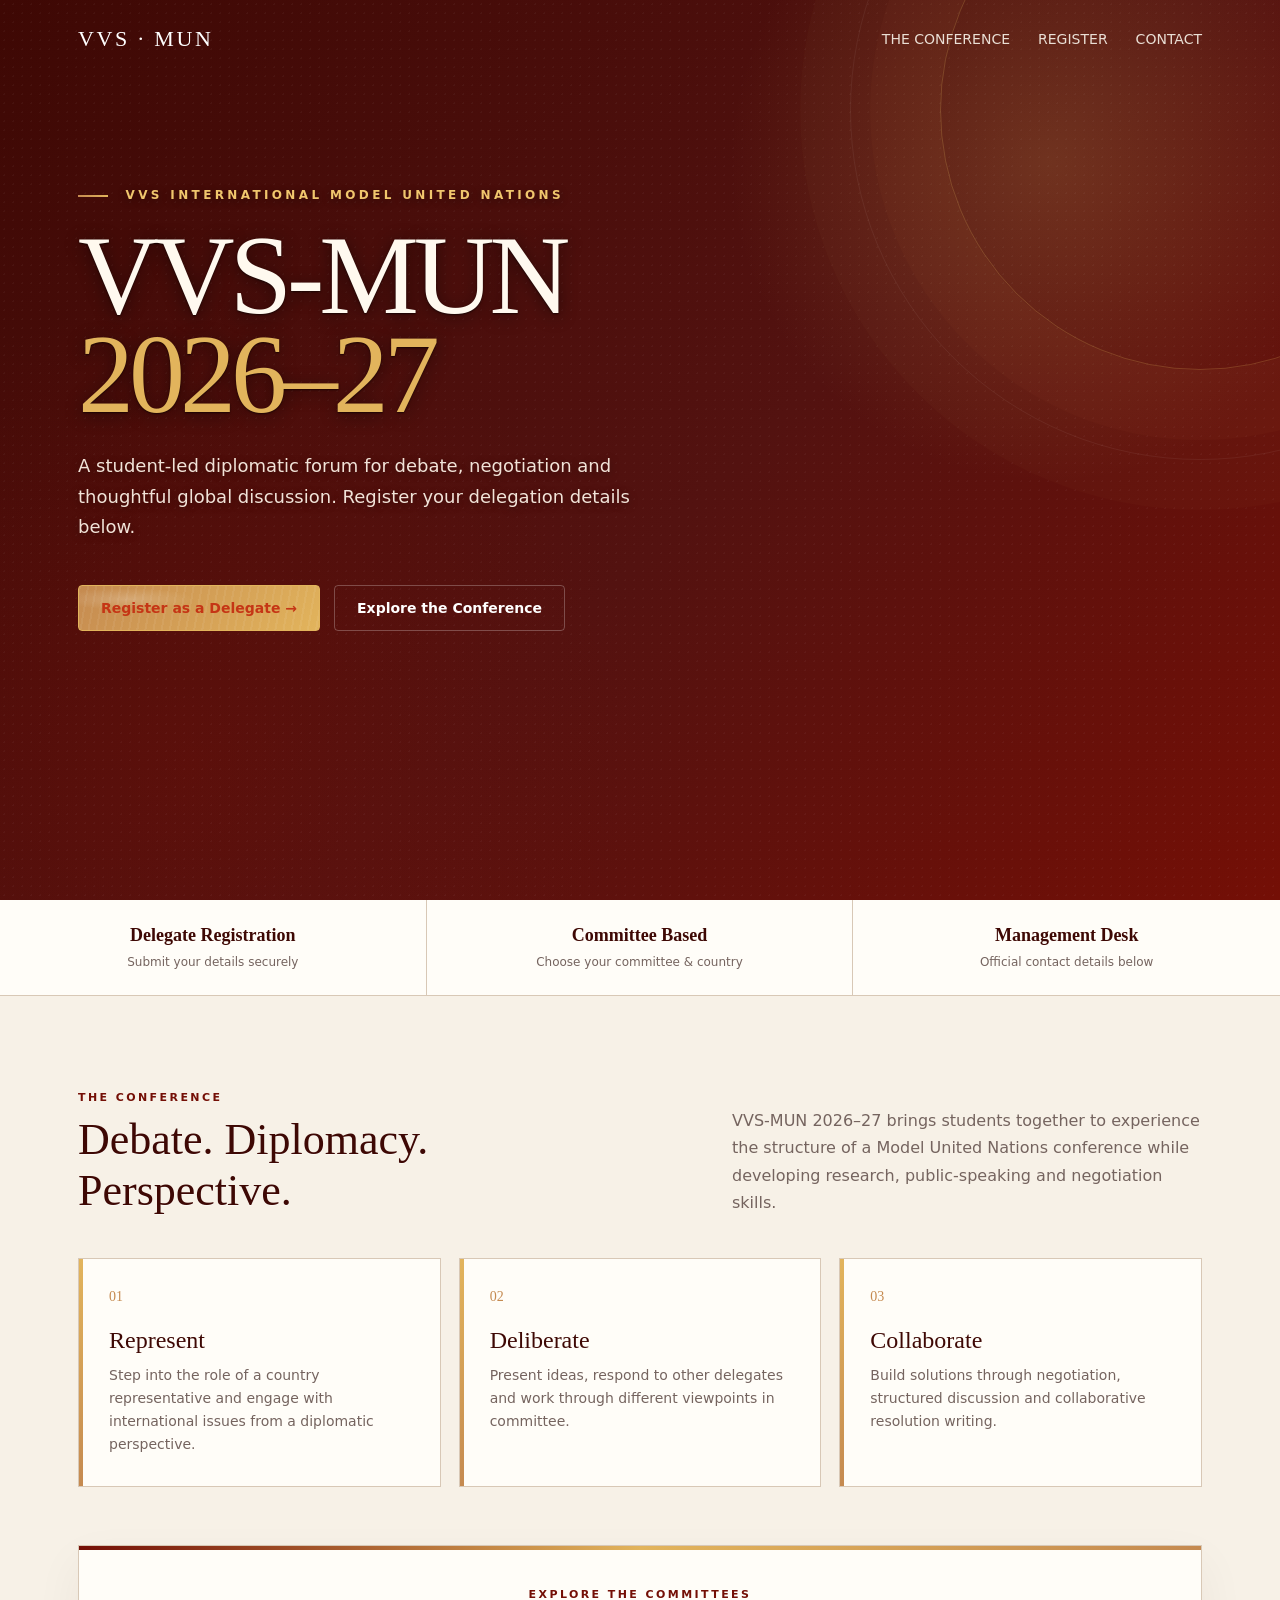
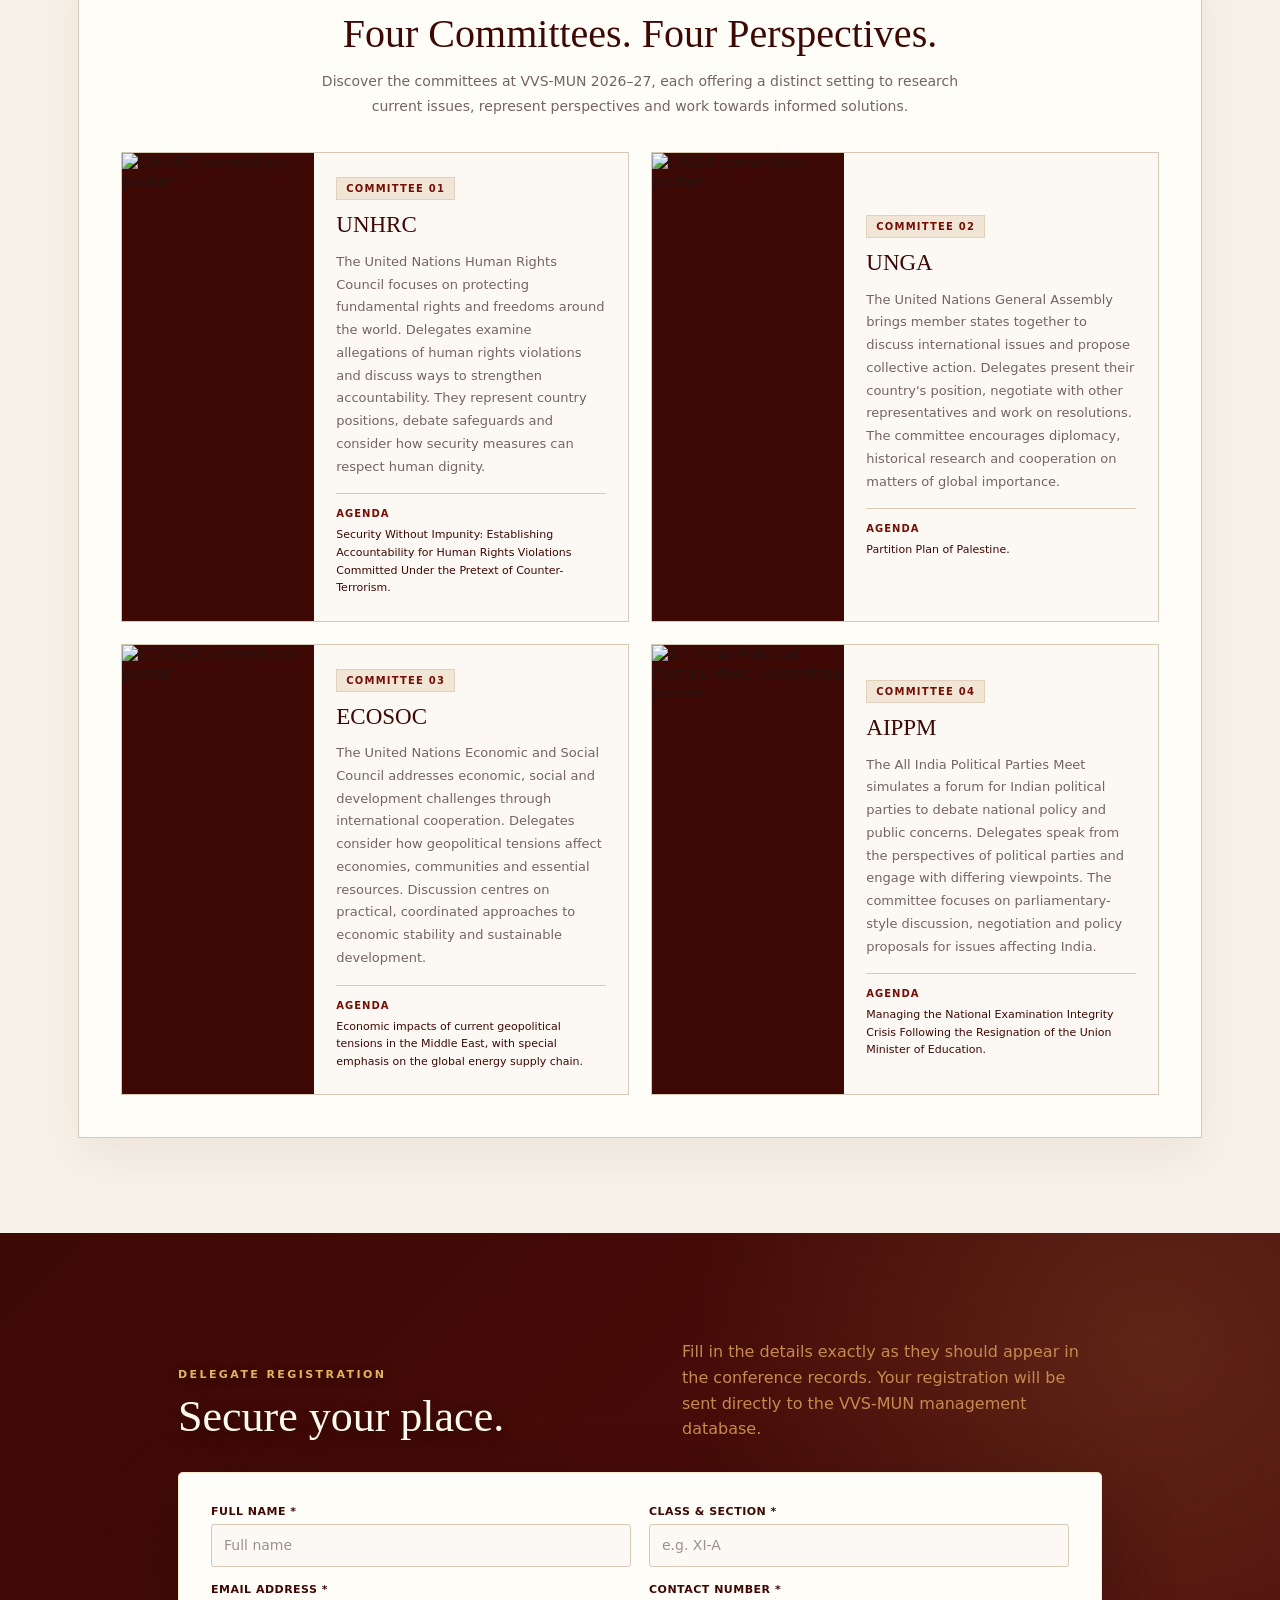
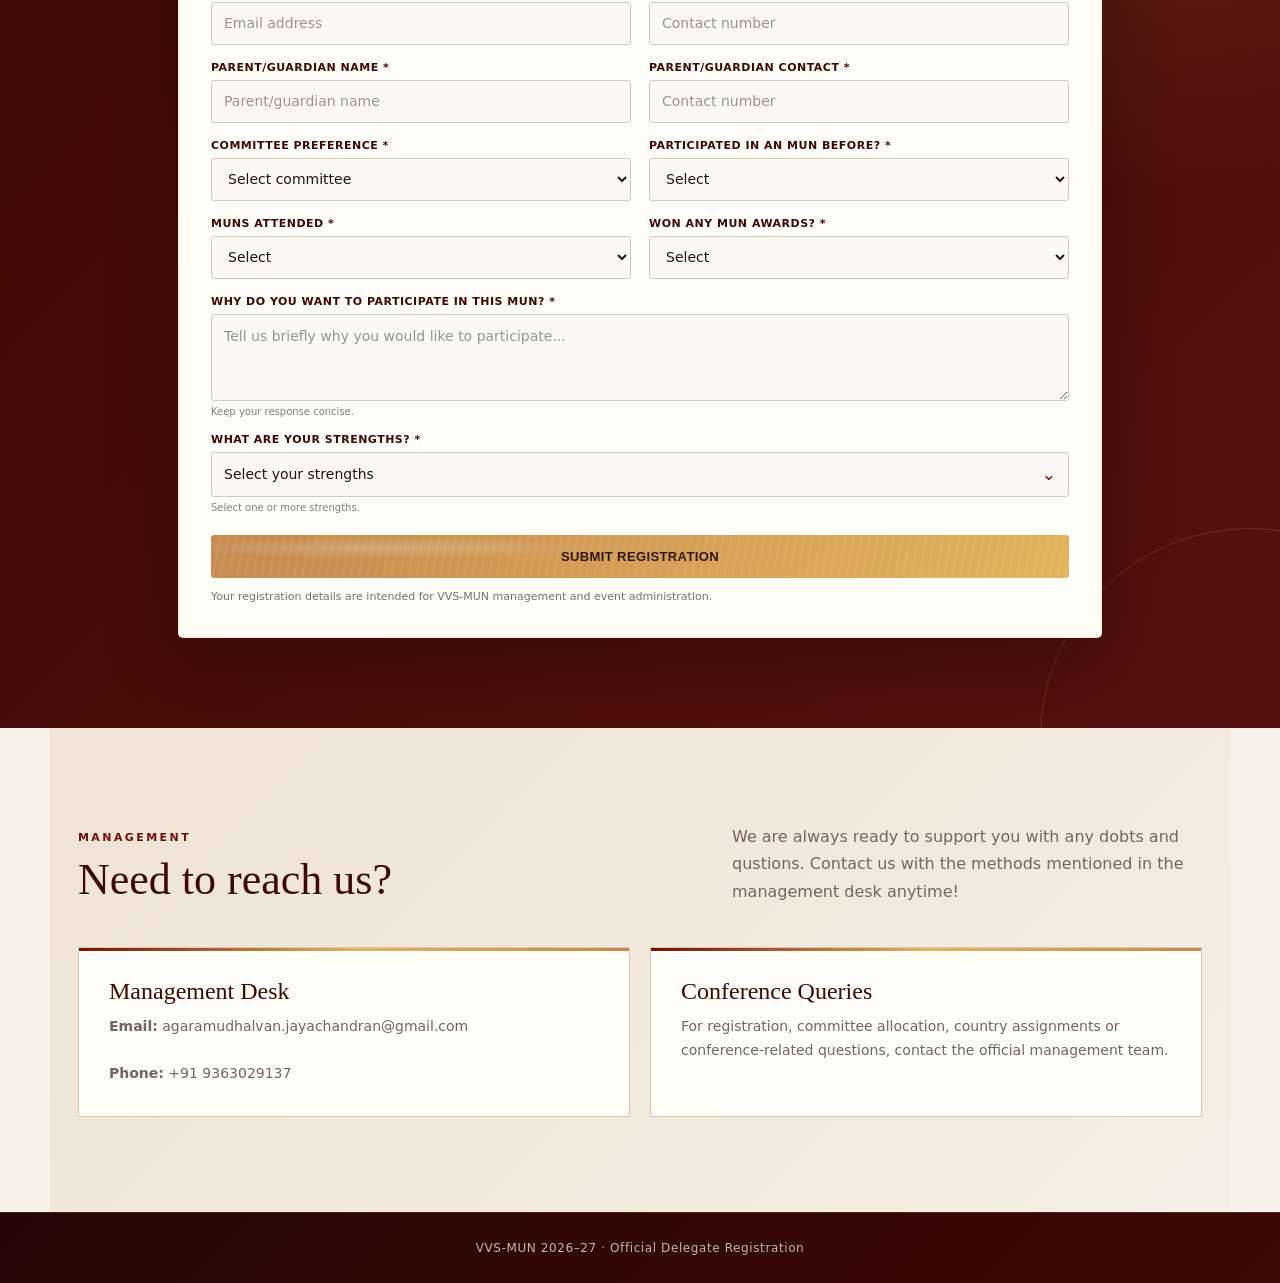
==== commit 34315e6a: "Update index.html" ====
--- a/templates/index.html
+++ b/templates/index.html
@@ -1,4 +1,3 @@
-```html
 <!DOCTYPE html>
 <html lang="en">
 
@@ -255,6 +254,7 @@
 
 .nav-links{
   display:flex;
+
   align-items:center;
 }
 
@@ -310,6 +310,7 @@
   display:inline-block;
 
   width:30px;
+
   height:2px;
 
   margin-right:10px;
@@ -885,6 +886,11 @@
     rgba(197,138,80,.15);
 }
 
+
+/* =========================================================
+   SMALL HINT
+========================================================= */
+
 .field-hint{
   font-size:10px;
 
@@ -1458,7 +1464,7 @@
 
   max-width:680px;
 
-  margin:0 auto 28px;
+  margin:0 auto 34px;
 }
 
 .committee-heading .eyebrow{
@@ -1494,157 +1500,6 @@
   line-height:1.75;
 }
 
-
-/* =========================================================
-   COUNTRY & VACANCY LINK
-========================================================= */
-
-.committee-list-link{
-  display:flex;
-
-  align-items:center;
-
-  justify-content:space-between;
-
-  gap:20px;
-
-  margin:0 auto 34px;
-
-  max-width:680px;
-
-  padding:15px 18px;
-
-  background:
-    linear-gradient(
-      135deg,
-      #F8F0E4,
-      #F1E3D2
-    );
-
-  border:1px solid #DCC7AA;
-
-  border-left:4px solid var(--color-5);
-
-  color:var(--color-1);
-
-  transition:
-    transform .2s,
-    box-shadow .2s,
-    border-color .2s;
-
-  position:relative;
-
-  overflow:hidden;
-}
-
-.committee-list-link:hover{
-  transform:translateY(-2px);
-
-  border-color:var(--color-3);
-
-  box-shadow:
-    0 8px 22px
-    rgba(62,8,4,.10);
-}
-
-.committee-list-info{
-  display:flex;
-
-  align-items:center;
-
-  gap:13px;
-
-  min-width:0;
-}
-
-.committee-list-icon{
-  width:36px;
-  height:36px;
-
-  flex:0 0 36px;
-
-  display:flex;
-
-  align-items:center;
-
-  justify-content:center;
-
-  border-radius:50%;
-
-  background:var(--color-1);
-
-  color:var(--color-5);
-
-  font-size:16px;
-
-  font-weight:800;
-
-  border:1px solid rgba(226,180,92,.45);
-}
-
-.committee-list-text{
-  min-width:0;
-}
-
-.committee-list-text strong{
-  display:block;
-
-  font-family:Georgia,serif;
-
-  font-size:16px;
-
-  font-weight:500;
-
-  color:var(--color-1);
-
-  margin-bottom:2px;
-}
-
-.committee-list-text span{
-  display:block;
-
-  color:var(--muted);
-
-  font-size:11px;
-
-  line-height:1.5;
-}
-
-.committee-list-arrow{
-  flex:0 0 auto;
-
-  padding:9px 13px;
-
-  border:1px solid var(--color-3);
-
-  color:var(--color-2);
-
-  background:rgba(255,255,255,.55);
-
-  font-size:11px;
-
-  font-weight:800;
-
-  letter-spacing:.08em;
-
-  text-transform:uppercase;
-
-  transition:.2s;
-}
-
-.committee-list-link:hover .committee-list-arrow{
-  background:var(--color-1);
-
-  color:var(--color-5);
-
-  border-color:var(--color-1);
-}
-
-
-/* =========================================================
-   COMMITTEE GRID
-========================================================= */
-
 .committee-grid{
   display:grid;
 
@@ -1688,6 +1543,12 @@
     rgba(62,8,4,.10);
 }
 
+
+/* =========================================================
+   COMMITTEE POSTERS
+   FULL IMAGE — NO CROPPING
+========================================================= */
+
 .committee-poster{
   width:100%;
 
@@ -1695,14 +1556,19 @@
 
   min-height:270px;
 
-  object-fit:cover;
-
-  object-position:top center;
+  object-fit:contain;
+
+  object-position:center center;
 
   display:block;
 
   background:var(--color-1);
 }
+
+
+/* =========================================================
+   COMMITTEE COPY
+========================================================= */
 
 .committee-copy{
   padding:24px 22px;
@@ -1794,7 +1660,7 @@
 
 
 /* =========================================================
-   COMMITTEE MOBILE
+   COMMITTEE TABLET
 ========================================================= */
 
 @media(max-width:900px){
@@ -1815,9 +1681,16 @@
 
   .committee-poster{
     min-height:260px;
-  }
-
-}
+
+    object-fit:contain;
+  }
+
+}
+
+
+/* =========================================================
+   COMMITTEE MOBILE
+========================================================= */
 
 @media(max-width:520px){
 
@@ -1831,49 +1704,16 @@
     margin-bottom:25px;
   }
 
-  .committee-list-link{
-    align-items:flex-start;
-
-    padding:14px;
-
-    margin-bottom:25px;
-  }
-
-  .committee-list-arrow{
-    padding:8px 10px;
-
-    font-size:10px;
-  }
-
-  .committee-list-info{
-    gap:10px;
-  }
-
-  .committee-list-icon{
-    width:32px;
-    height:32px;
-
-    flex-basis:32px;
-
-    font-size:14px;
-  }
-
-  .committee-list-text strong{
-    font-size:14px;
-  }
-
-  .committee-list-text span{
-    font-size:10px;
-  }
-
   .committee-card{
     grid-template-columns:1fr;
   }
 
   .committee-poster{
+    width:100%;
+
     height:auto;
 
-    max-height:440px;
+    max-height:none;
 
     min-height:0;
 
@@ -1992,7 +1832,6 @@
 
   </div>
 
-
   <div class="info">
 
     <strong>
@@ -2004,7 +1843,6 @@
     </span>
 
   </div>
-
 
   <div class="info">
 
@@ -2129,59 +1967,18 @@
       </h3>
 
       <p>
-        Discover the committees at VVS-MUN 2026–27,
-        each offering a distinct setting to research
-        current issues, represent perspectives and work
+        Discover the committees at VVS-MUN 2026–27, each offering a distinct
+        setting to research current issues, represent perspectives and work
         towards informed solutions.
       </p>
 
     </div>
 
 
-    <!-- ================= COUNTRY / VACANCY LIST LINK ================= -->
-
-    <a
-      class="committee-list-link"
-      href="https://docs.google.com/spreadsheets/d/1qg8H1bJi5QEGnwncriHImzejtY8ORodKSloJRJbfgNU/edit?usp=sharing"
-      target="_blank"
-      rel="noopener noreferrer"
-    >
-
-      <div class="committee-list-info">
-
-        <div class="committee-list-icon">
-          ≡
-        </div>
-
-        <div class="committee-list-text">
-
-          <strong>
-            Country & Vacancy List
-          </strong>
-
-          <span>
-            View available countries, committee allocations
-            and current vacancies.
-          </span>
-
-        </div>
-
-      </div>
-
-
-      <div class="committee-list-arrow">
-        Open List →
-      </div>
-
-    </a>
-
-
-    <!-- ================= COMMITTEE GRID ================= -->
-
     <div class="committee-grid">
 
 
-      <!-- UNHRC -->
+      <!-- ================= UNHRC ================= -->
 
       <article class="committee-card">
 
@@ -2203,13 +2000,12 @@
           </h4>
 
           <p>
-            The United Nations Human Rights Council focuses
-            on protecting fundamental rights and freedoms
-            around the world. Delegates examine allegations
-            of human rights violations and discuss ways to
-            strengthen accountability. They represent country
-            positions, debate safeguards and consider how
-            security measures can respect human dignity.
+            The United Nations Human Rights Council focuses on protecting
+            fundamental rights and freedoms around the world.
+            Delegates examine allegations of human rights violations and
+            discuss ways to strengthen accountability.
+            They represent country positions, debate safeguards and consider
+            how security measures can respect human dignity.
           </p>
 
           <div class="committee-agenda">
@@ -2218,10 +2014,8 @@
               Agenda
             </strong>
 
-            Security Without Impunity:
-            Establishing Accountability for Human Rights
-            Violations Committed Under the Pretext of
-            Counter-Terrorism.
+            Security Without Impunity: Establishing Accountability for Human
+            Rights Violations Committed Under the Pretext of Counter-Terrorism.
 
           </div>
 
@@ -2230,7 +2024,7 @@
       </article>
 
 
-      <!-- UNGA -->
+      <!-- ================= UNGA ================= -->
 
       <article class="committee-card">
 
@@ -2252,14 +2046,12 @@
           </h4>
 
           <p>
-            The United Nations General Assembly brings
-            member states together to discuss international
-            issues and propose collective action. Delegates
-            present their country's position, negotiate with
-            other representatives and work on resolutions.
-            The committee encourages diplomacy, historical
-            research and cooperation on matters of global
-            importance.
+            The United Nations General Assembly brings member states together
+            to discuss international issues and propose collective action.
+            Delegates present their country's position, negotiate with other
+            representatives and work on resolutions.
+            The committee encourages diplomacy, historical research and
+            cooperation on matters of global importance.
           </p>
 
           <div class="committee-agenda">
@@ -2277,7 +2069,7 @@
       </article>
 
 
-      <!-- ECOSOC -->
+      <!-- ================= ECOSOC ================= -->
 
       <article class="committee-card">
 
@@ -2299,14 +2091,12 @@
           </h4>
 
           <p>
-            The United Nations Economic and Social Council
-            addresses economic, social and development
-            challenges through international cooperation.
-            Delegates consider how geopolitical tensions
-            affect economies, communities and essential
-            resources. Discussion centres on practical,
-            coordinated approaches to economic stability
-            and sustainable development.
+            The United Nations Economic and Social Council addresses economic,
+            social and development challenges through international cooperation.
+            Delegates consider how geopolitical tensions affect economies,
+            communities and essential resources.
+            Discussion centres on practical, coordinated approaches to
+            economic stability and sustainable development.
           </p>
 
           <div class="committee-agenda">
@@ -2315,9 +2105,8 @@
               Agenda
             </strong>
 
-            Economic impacts of current geopolitical tensions
-            in the Middle East, with special emphasis on the
-            global energy supply chain.
+            Economic impacts of current geopolitical tensions in the Middle
+            East, with special emphasis on the global energy supply chain.
 
           </div>
 
@@ -2326,7 +2115,7 @@
       </article>
 
 
-      <!-- AIPPM -->
+      <!-- ================= AIPPM ================= -->
 
       <article class="committee-card">
 
@@ -2348,14 +2137,12 @@
           </h4>
 
           <p>
-            The All India Political Parties Meet simulates
-            a forum for Indian political parties to debate
-            national policy and public concerns. Delegates
-            speak from the perspectives of political parties
-            and engage with differing viewpoints. The committee
-            focuses on parliamentary-style discussion,
-            negotiation and policy proposals for issues
-            affecting India.
+            The All India Political Parties Meet simulates a forum for Indian
+            political parties to debate national policy and public concerns.
+            Delegates speak from the perspectives of political parties and
+            engage with differing viewpoints.
+            The committee focuses on parliamentary-style discussion,
+            negotiation and policy proposals for issues affecting India.
           </p>
 
           <div class="committee-agenda">
@@ -2364,15 +2151,15 @@
               Agenda
             </strong>
 
-            Managing the National Examination Integrity
-            Crisis Following the Resignation of the Union
-            Minister of Education.
+            Managing the National Examination Integrity Crisis Following the
+            Resignation of the Union Minister of Education.
 
           </div>
 
         </div>
 
       </article>
+
 
     </div>
 
@@ -2583,24 +2370,6 @@
         </div>
 
 
-        <!-- COUNTRY -->
-
-        <div class="field">
-
-          <label for="country">
-            Country Representing
-          </label>
-
-          <input
-            id="country"
-            name="country"
-            type="text"
-            placeholder="Country"
-          >
-
-        </div>
-
-
         <!-- PARTICIPATED -->
 
         <div class="field">
@@ -2912,9 +2681,8 @@
     </div>
 
     <p>
-      We are always ready to support you with any doubts
-      and questions. Contact us with the methods mentioned
-      in the management desk anytime!
+      We are always ready to support you with any dobts and qustions.
+      Contact us with the methods mentioned in the management desk anytime!
     </p>
 
   </div>
@@ -3094,6 +2862,12 @@
     error.style.display = "none";
 
 
+    /*
+    --------------------------------------------------------
+    GET VALUES
+    --------------------------------------------------------
+    */
+
     const name =
       document.getElementById("name")
         .value.trim();
@@ -3122,10 +2896,6 @@
       document.getElementById("committee")
         .value.trim();
 
-    const country =
-      document.getElementById("country")
-        .value.trim();
-
     const participated =
       document.getElementById("participated")
         .value.trim();
@@ -3146,6 +2916,12 @@
       document.getElementById("whyParticipate")
         .value.trim();
 
+
+    /*
+    --------------------------------------------------------
+    GET SELECTED STRENGTHS
+    --------------------------------------------------------
+    */
 
     const strengthElements =
       document.querySelectorAll(
@@ -3158,6 +2934,12 @@
           return item.value;
         });
 
+
+    /*
+    --------------------------------------------------------
+    VALIDATION
+    --------------------------------------------------------
+    */
 
     if(
       !name ||
@@ -3185,6 +2967,12 @@
     }
 
 
+    /*
+    --------------------------------------------------------
+    VALIDATE EMAIL
+    --------------------------------------------------------
+    */
+
     const emailPattern =
       /^[^\s@]+@[^\s@]+\.[^\s@]+$/;
 
@@ -3201,6 +2989,12 @@
     }
 
 
+    /*
+    --------------------------------------------------------
+    PREVENT MULTIPLE SUBMISSIONS
+    --------------------------------------------------------
+    */
+
     submitButton.disabled =
       true;
 
@@ -3208,6 +3002,12 @@
       "SUBMITTING...";
 
 
+    /*
+    --------------------------------------------------------
+    DATA SENT TO FLASK
+    --------------------------------------------------------
+    */
+
     const data = {
 
       name: name,
@@ -3224,8 +3024,6 @@
 
       committee: committee,
 
-      country: country,
-
       participated: participated,
 
       munCount: munCount,
@@ -3242,6 +3040,12 @@
 
 
     try{
+
+      /*
+      --------------------------------------------------------
+      SEND TO BACKEND
+      --------------------------------------------------------
+      */
 
       const response =
         await fetch(
@@ -3260,6 +3064,12 @@
         );
 
 
+      /*
+      --------------------------------------------------------
+      READ RESPONSE
+      --------------------------------------------------------
+      */
+
       let result = {};
 
       try{
@@ -3275,6 +3085,12 @@
 
       }
 
+
+      /*
+      --------------------------------------------------------
+      SUCCESS
+      --------------------------------------------------------
+      */
 
       if(
         response.ok &&
@@ -3292,11 +3108,9 @@
 
         form.reset();
 
-        previousAwardsField.style.display =
-          "none";
-
-        previousAwards.required =
-          false;
+        previousAwardsField.style.display = "none";
+
+        previousAwards.required = false;
 
         strengthSummary.textContent =
           "No strengths selected";
@@ -3335,12 +3149,24 @@
     }
 
 
+    /*
+    --------------------------------------------------------
+    RESTORE BUTTON
+    --------------------------------------------------------
+    */
+
     submitButton.disabled =
       false;
 
     submitButton.textContent =
       "SUBMIT REGISTRATION";
 
+
+    /*
+    --------------------------------------------------------
+    HIDE MESSAGES
+    --------------------------------------------------------
+    */
 
     setTimeout(
       function(){
@@ -3362,6 +3188,3 @@
 
 </body>
 </html>
-```
-
-This puts the spreadsheet link in a dedicated **“Country & Vacancy List → Open List”** panel between the committee introduction and the committee images, so it no longer interferes with the image sizing/layout.
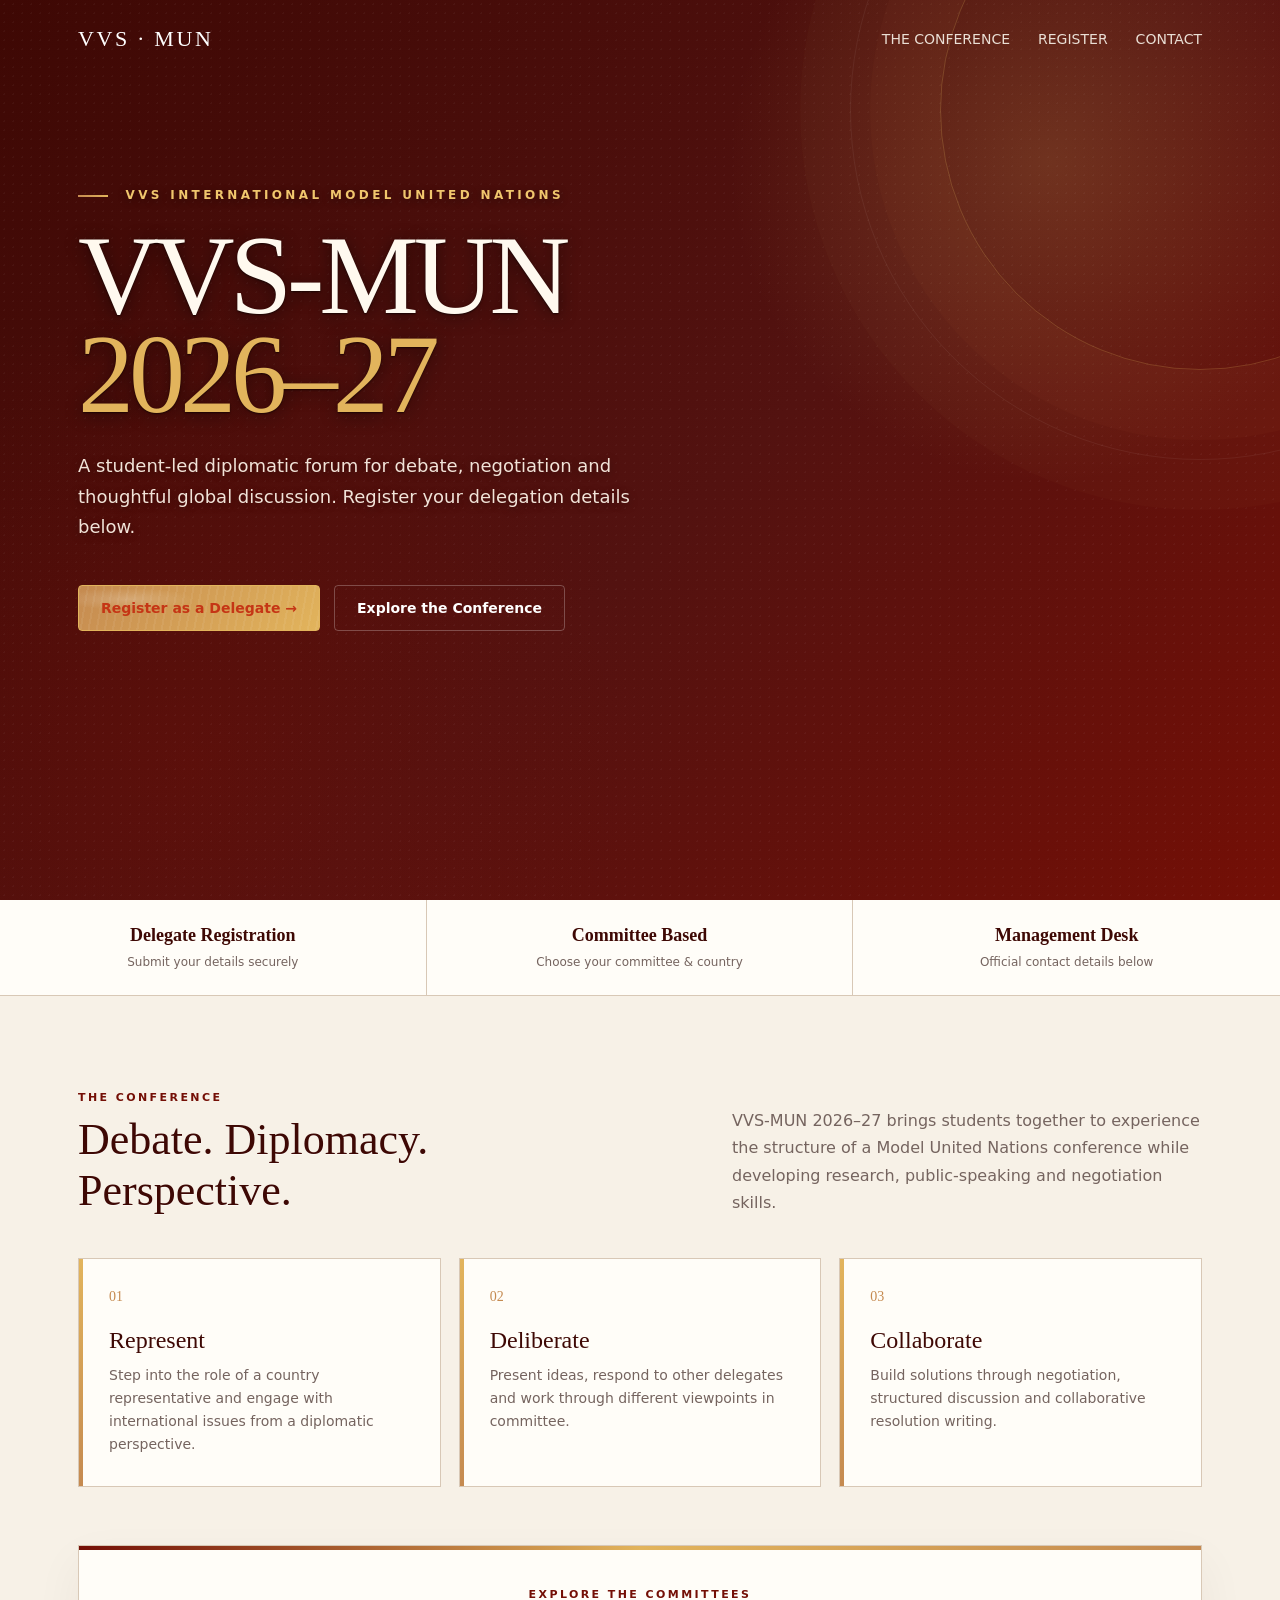
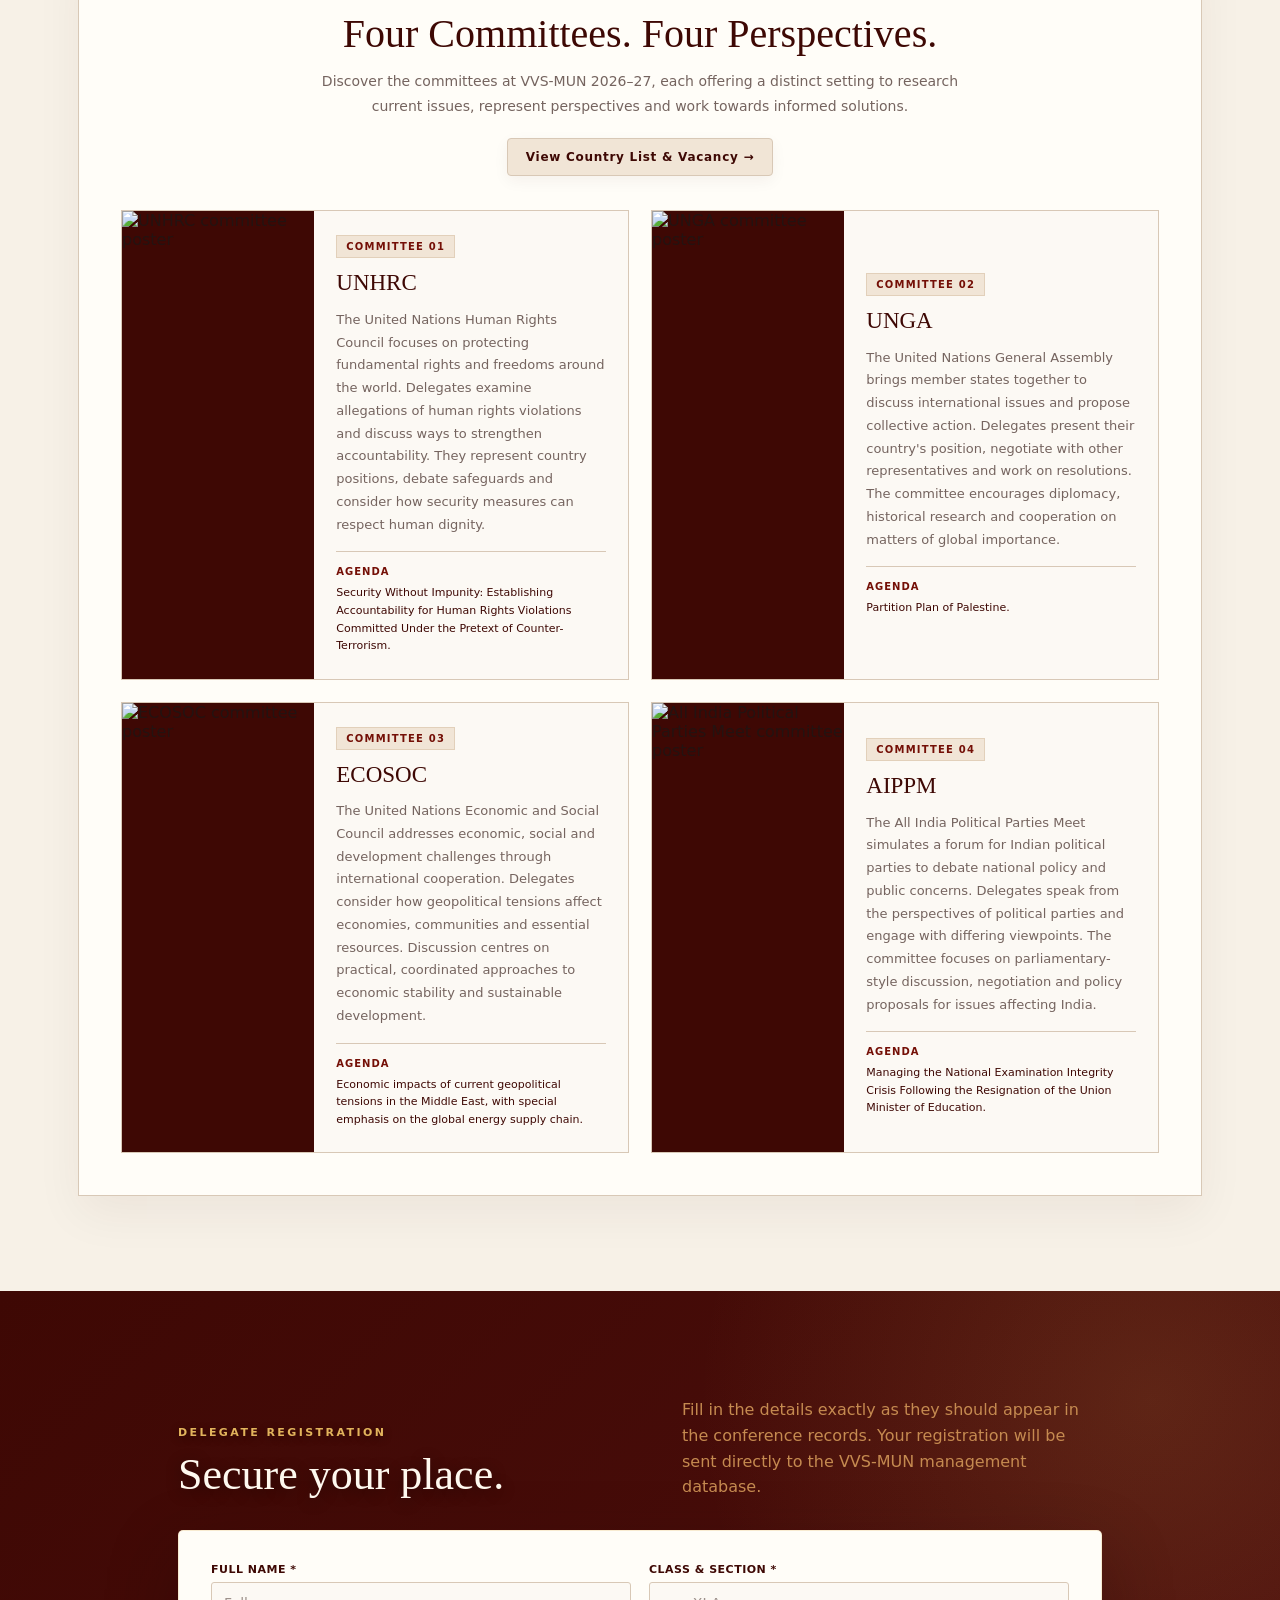
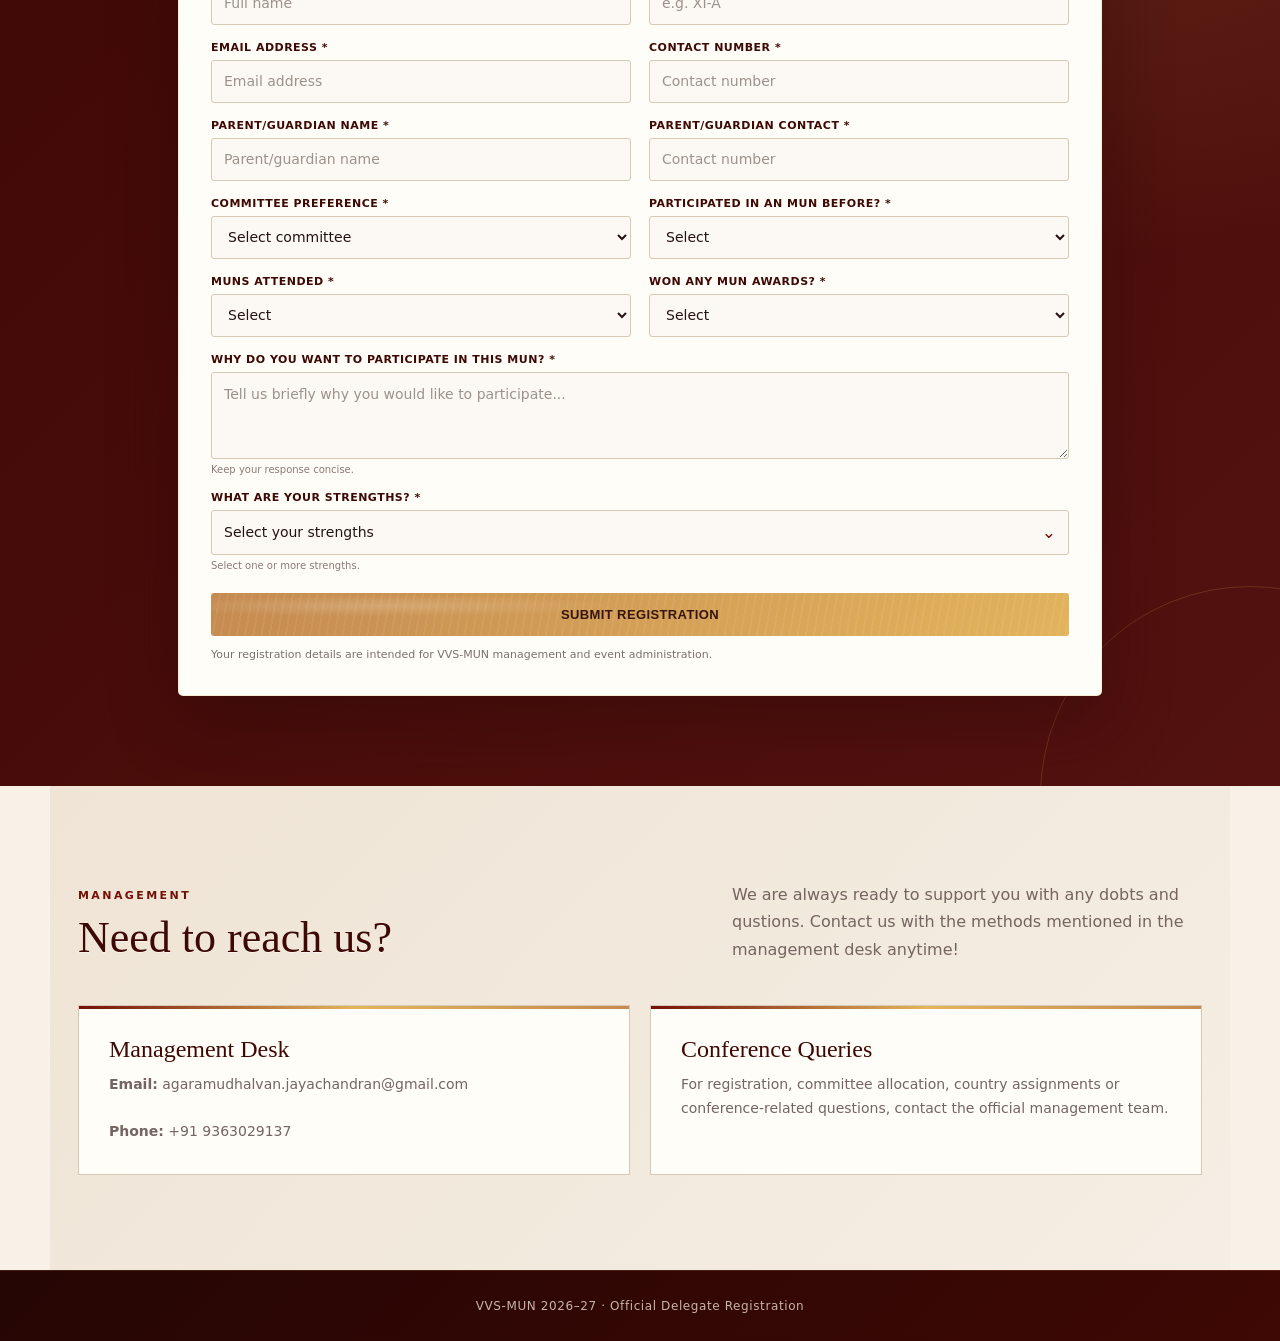
==== commit 0d8d9ecc: "Update index.html" ====
--- a/templates/index.html
+++ b/templates/index.html
@@ -52,7 +52,57 @@
   width:100%;
   max-width:100%;
 }
-
+/* =========================================================
+   COUNTRY LIST / VACANCY LINK
+========================================================= */
+
+.country-list-link{
+  display:inline-flex;
+
+  align-items:center;
+
+  justify-content:center;
+
+  margin-top:20px;
+
+  padding:11px 18px;
+
+  border:1px solid var(--line);
+
+  border-radius:4px;
+
+  background:#F1E5D6;
+
+  color:var(--color-1);
+
+  font-size:12px;
+
+  font-weight:800;
+
+  letter-spacing:.06em;
+
+  transition:
+    background .2s,
+    color .2s,
+    border-color .2s,
+    transform .2s;
+
+  box-shadow:
+    0 5px 15px rgba(62,8,4,.05);
+}
+
+.country-list-link:hover{
+  background:var(--color-1);
+
+  color:var(--color-5);
+
+  border-color:var(--color-1);
+
+  transform:translateY(-2px);
+
+  box-shadow:
+    0 8px 20px rgba(62,8,4,.12);
+}
 body{
   margin:0;
   width:100%;
@@ -1954,217 +2004,215 @@
 
   <!-- ================= COMMITTEE SHOWCASE ================= -->
 
-  <div class="committee-showcase">
-
-    <div class="committee-heading">
-
-      <div class="eyebrow">
-        Explore the Committees
+<div class="committee-showcase">
+
+  <div class="committee-heading">
+
+    <div class="eyebrow">
+      Explore the Committees
+    </div>
+
+    <h3>
+      Four Committees. Four Perspectives.
+    </h3>
+
+    <p>
+      Discover the committees at VVS-MUN 2026–27, each offering a distinct
+      setting to research current issues, represent perspectives and work
+      towards informed solutions.
+    </p>
+
+    <a
+      class="country-list-link"
+      href="https://docs.google.com/spreadsheets/d/1qg8H1bJi5QEGnwncriHImzejtY8ORodKSloJRJbfgNU/edit?usp=sharing"
+      target="_blank"
+      rel="noopener noreferrer"
+    >
+      View Country List & Vacancy →
+    </a>
+
+  </div>
+
+
+  <div class="committee-grid">
+
+    <article class="committee-card">
+
+      <img
+        class="committee-poster"
+        src="/committee-images/unhrc.jpeg"
+        alt="UNHRC committee poster"
+        loading="lazy"
+      >
+
+      <div class="committee-copy">
+
+        <span class="committee-tag">
+          Committee 01
+        </span>
+
+        <h4>
+          UNHRC
+        </h4>
+
+        <p>
+          The United Nations Human Rights Council focuses on protecting
+          fundamental rights and freedoms around the world.
+          Delegates examine allegations of human rights violations and
+          discuss ways to strengthen accountability.
+          They represent country positions, debate safeguards and consider
+          how security measures can respect human dignity.
+        </p>
+
+        <div class="committee-agenda">
+
+          <strong>
+            Agenda
+          </strong>
+
+          Security Without Impunity: Establishing Accountability for Human
+          Rights Violations Committed Under the Pretext of Counter-Terrorism.
+
+        </div>
+
       </div>
 
-      <h3>
-        Four Committees. Four Perspectives.
-      </h3>
-
-      <p>
-        Discover the committees at VVS-MUN 2026–27, each offering a distinct
-        setting to research current issues, represent perspectives and work
-        towards informed solutions.
-      </p>
-
-    </div>
-
-
-    <div class="committee-grid">
-
-
-      <!-- ================= UNHRC ================= -->
-
-      <article class="committee-card">
-
-        <img
-          class="committee-poster"
-          src="/committee-images/unhrc.jpeg"
-          alt="UNHRC committee poster"
-          loading="lazy"
-        >
-
-        <div class="committee-copy">
-
-          <span class="committee-tag">
-            Committee 01
-          </span>
-
-          <h4>
-            UNHRC
-          </h4>
-
-          <p>
-            The United Nations Human Rights Council focuses on protecting
-            fundamental rights and freedoms around the world.
-            Delegates examine allegations of human rights violations and
-            discuss ways to strengthen accountability.
-            They represent country positions, debate safeguards and consider
-            how security measures can respect human dignity.
-          </p>
-
-          <div class="committee-agenda">
-
-            <strong>
-              Agenda
-            </strong>
-
-            Security Without Impunity: Establishing Accountability for Human
-            Rights Violations Committed Under the Pretext of Counter-Terrorism.
-
-          </div>
+    </article>
+
+
+    <article class="committee-card">
+
+      <img
+        class="committee-poster"
+        src="/committee-images/unga.jpeg"
+        alt="UNGA committee poster"
+        loading="lazy"
+      >
+
+      <div class="committee-copy">
+
+        <span class="committee-tag">
+          Committee 02
+        </span>
+
+        <h4>
+          UNGA
+        </h4>
+
+        <p>
+          The United Nations General Assembly brings member states together
+          to discuss international issues and propose collective action.
+          Delegates present their country's position, negotiate with other
+          representatives and work on resolutions.
+          The committee encourages diplomacy, historical research and
+          cooperation on matters of global importance.
+        </p>
+
+        <div class="committee-agenda">
+
+          <strong>
+            Agenda
+          </strong>
+
+          Partition Plan of Palestine.
 
         </div>
 
-      </article>
-
-
-      <!-- ================= UNGA ================= -->
-
-      <article class="committee-card">
-
-        <img
-          class="committee-poster"
-          src="/committee-images/unga.jpeg"
-          alt="UNGA committee poster"
-          loading="lazy"
-        >
-
-        <div class="committee-copy">
-
-          <span class="committee-tag">
-            Committee 02
-          </span>
-
-          <h4>
-            UNGA
-          </h4>
-
-          <p>
-            The United Nations General Assembly brings member states together
-            to discuss international issues and propose collective action.
-            Delegates present their country's position, negotiate with other
-            representatives and work on resolutions.
-            The committee encourages diplomacy, historical research and
-            cooperation on matters of global importance.
-          </p>
-
-          <div class="committee-agenda">
-
-            <strong>
-              Agenda
-            </strong>
-
-            Partition Plan of Palestine.
-
-          </div>
+      </div>
+
+    </article>
+
+
+    <article class="committee-card">
+
+      <img
+        class="committee-poster"
+        src="/committee-images/ecosoc.jpeg"
+        alt="ECOSOC committee poster"
+        loading="lazy"
+      >
+
+      <div class="committee-copy">
+
+        <span class="committee-tag">
+          Committee 03
+        </span>
+
+        <h4>
+          ECOSOC
+        </h4>
+
+        <p>
+          The United Nations Economic and Social Council addresses economic,
+          social and development challenges through international cooperation.
+          Delegates consider how geopolitical tensions affect economies,
+          communities and essential resources.
+          Discussion centres on practical, coordinated approaches to
+          economic stability and sustainable development.
+        </p>
+
+        <div class="committee-agenda">
+
+          <strong>
+            Agenda
+          </strong>
+
+          Economic impacts of current geopolitical tensions in the Middle
+          East, with special emphasis on the global energy supply chain.
 
         </div>
 
-      </article>
-
-
-      <!-- ================= ECOSOC ================= -->
-
-      <article class="committee-card">
-
-        <img
-          class="committee-poster"
-          src="/committee-images/ecosoc.jpeg"
-          alt="ECOSOC committee poster"
-          loading="lazy"
-        >
-
-        <div class="committee-copy">
-
-          <span class="committee-tag">
-            Committee 03
-          </span>
-
-          <h4>
-            ECOSOC
-          </h4>
-
-          <p>
-            The United Nations Economic and Social Council addresses economic,
-            social and development challenges through international cooperation.
-            Delegates consider how geopolitical tensions affect economies,
-            communities and essential resources.
-            Discussion centres on practical, coordinated approaches to
-            economic stability and sustainable development.
-          </p>
-
-          <div class="committee-agenda">
-
-            <strong>
-              Agenda
-            </strong>
-
-            Economic impacts of current geopolitical tensions in the Middle
-            East, with special emphasis on the global energy supply chain.
-
-          </div>
+      </div>
+
+    </article>
+
+
+    <article class="committee-card">
+
+      <img
+        class="committee-poster"
+        src="/committee-images/aippm.jpeg"
+        alt="All India Political Parties Meet committee poster"
+        loading="lazy"
+      >
+
+      <div class="committee-copy">
+
+        <span class="committee-tag">
+          Committee 04
+        </span>
+
+        <h4>
+          AIPPM
+        </h4>
+
+        <p>
+          The All India Political Parties Meet simulates a forum for Indian
+          political parties to debate national policy and public concerns.
+          Delegates speak from the perspectives of political parties and
+          engage with differing viewpoints.
+          The committee focuses on parliamentary-style discussion,
+          negotiation and policy proposals for issues affecting India.
+        </p>
+
+        <div class="committee-agenda">
+
+          <strong>
+            Agenda
+          </strong>
+
+          Managing the National Examination Integrity Crisis Following the
+          Resignation of the Union Minister of Education.
 
         </div>
 
-      </article>
-
-
-      <!-- ================= AIPPM ================= -->
-
-      <article class="committee-card">
-
-        <img
-          class="committee-poster"
-          src="/committee-images/aippm.jpeg"
-          alt="All India Political Parties Meet committee poster"
-          loading="lazy"
-        >
-
-        <div class="committee-copy">
-
-          <span class="committee-tag">
-            Committee 04
-          </span>
-
-          <h4>
-            AIPPM
-          </h4>
-
-          <p>
-            The All India Political Parties Meet simulates a forum for Indian
-            political parties to debate national policy and public concerns.
-            Delegates speak from the perspectives of political parties and
-            engage with differing viewpoints.
-            The committee focuses on parliamentary-style discussion,
-            negotiation and policy proposals for issues affecting India.
-          </p>
-
-          <div class="committee-agenda">
-
-            <strong>
-              Agenda
-            </strong>
-
-            Managing the National Examination Integrity Crisis Following the
-            Resignation of the Union Minister of Education.
-
-          </div>
-
-        </div>
-
-      </article>
-
-
-    </div>
+      </div>
+
+    </article>
 
   </div>
 
+</div>
 </section>
 
 
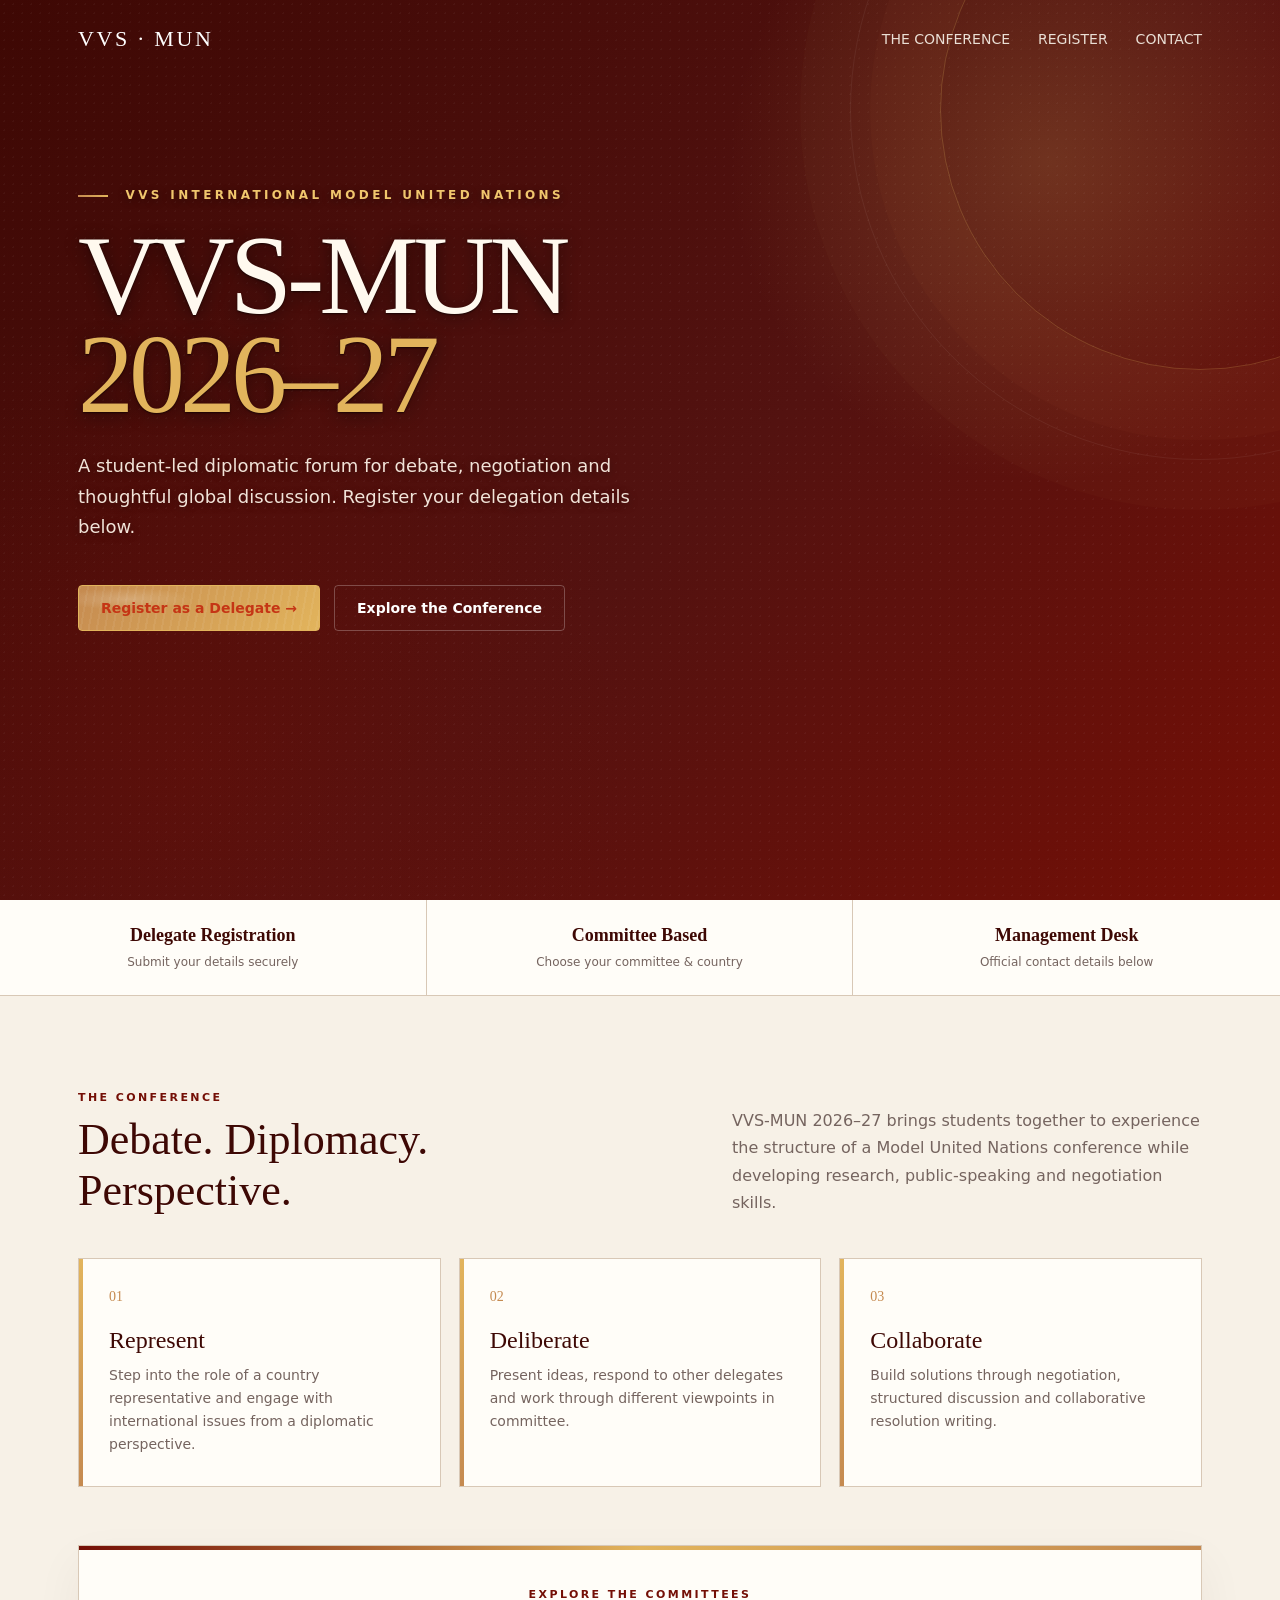
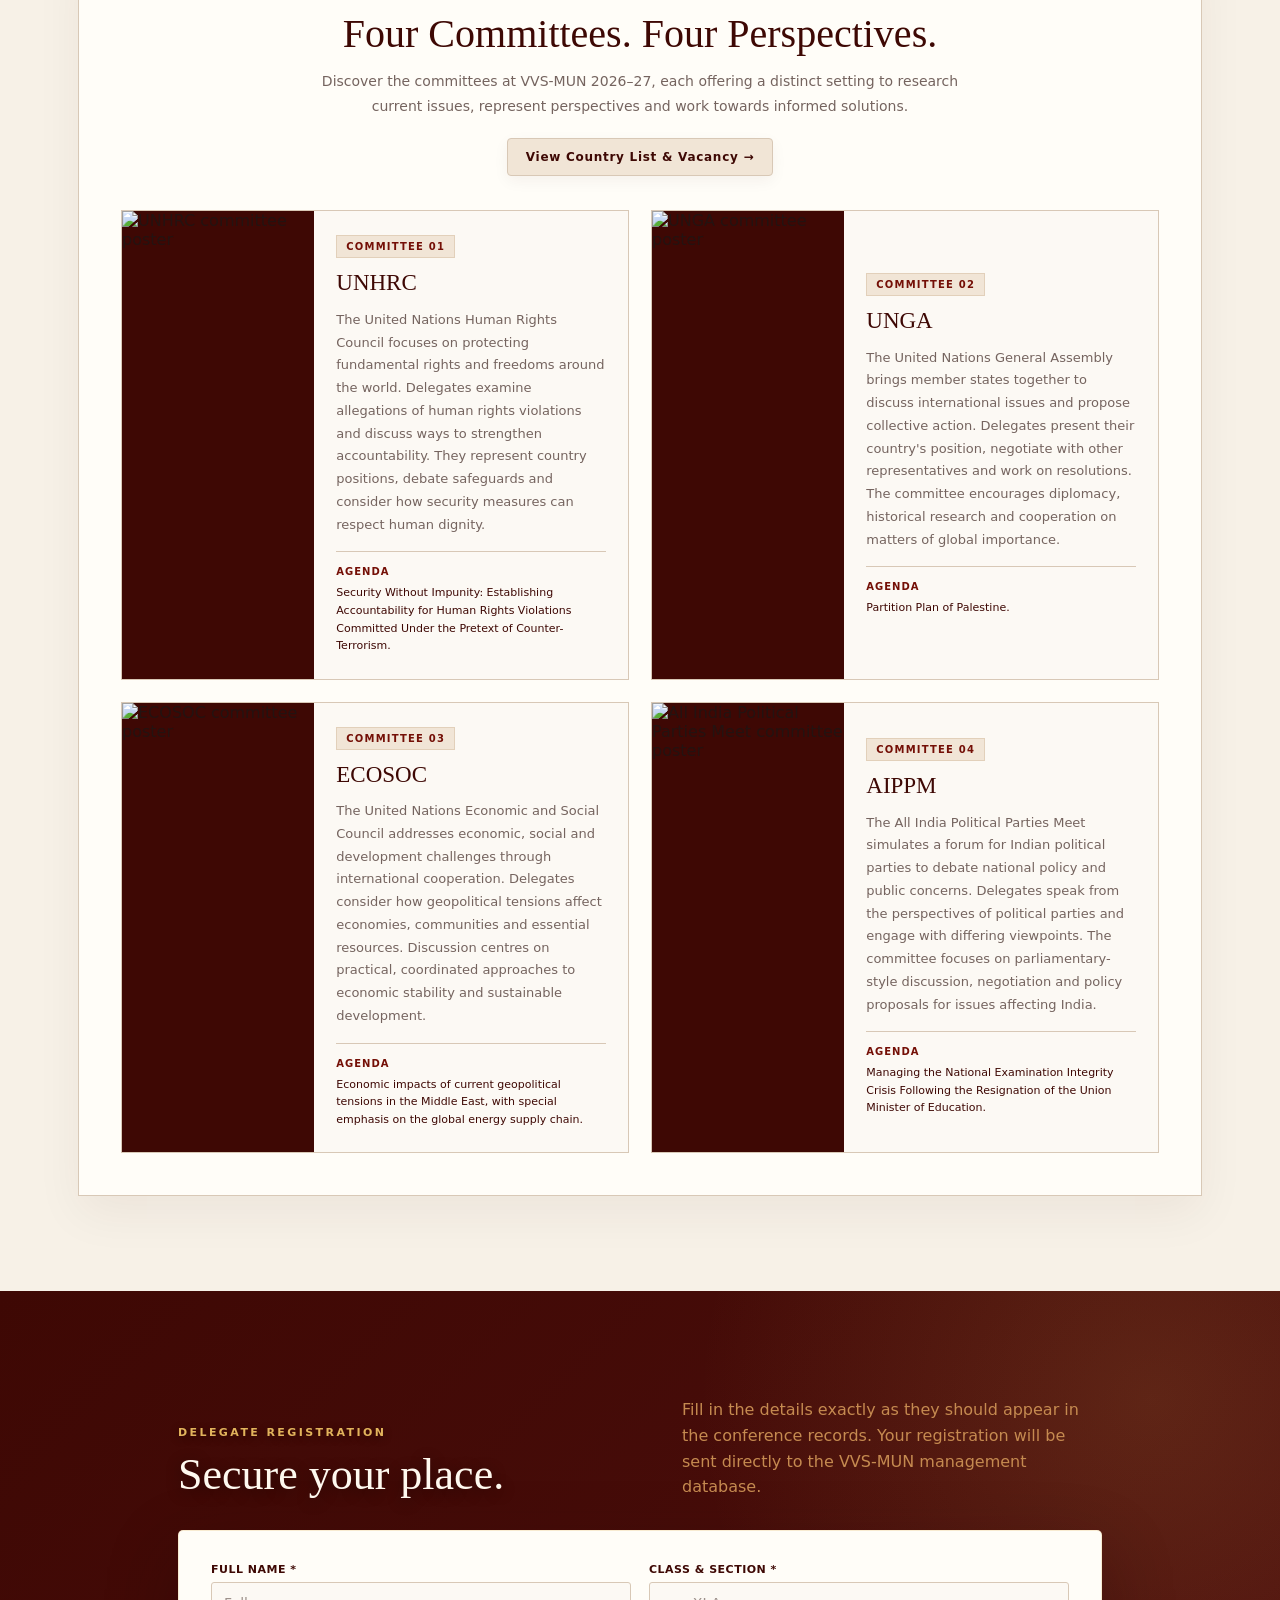
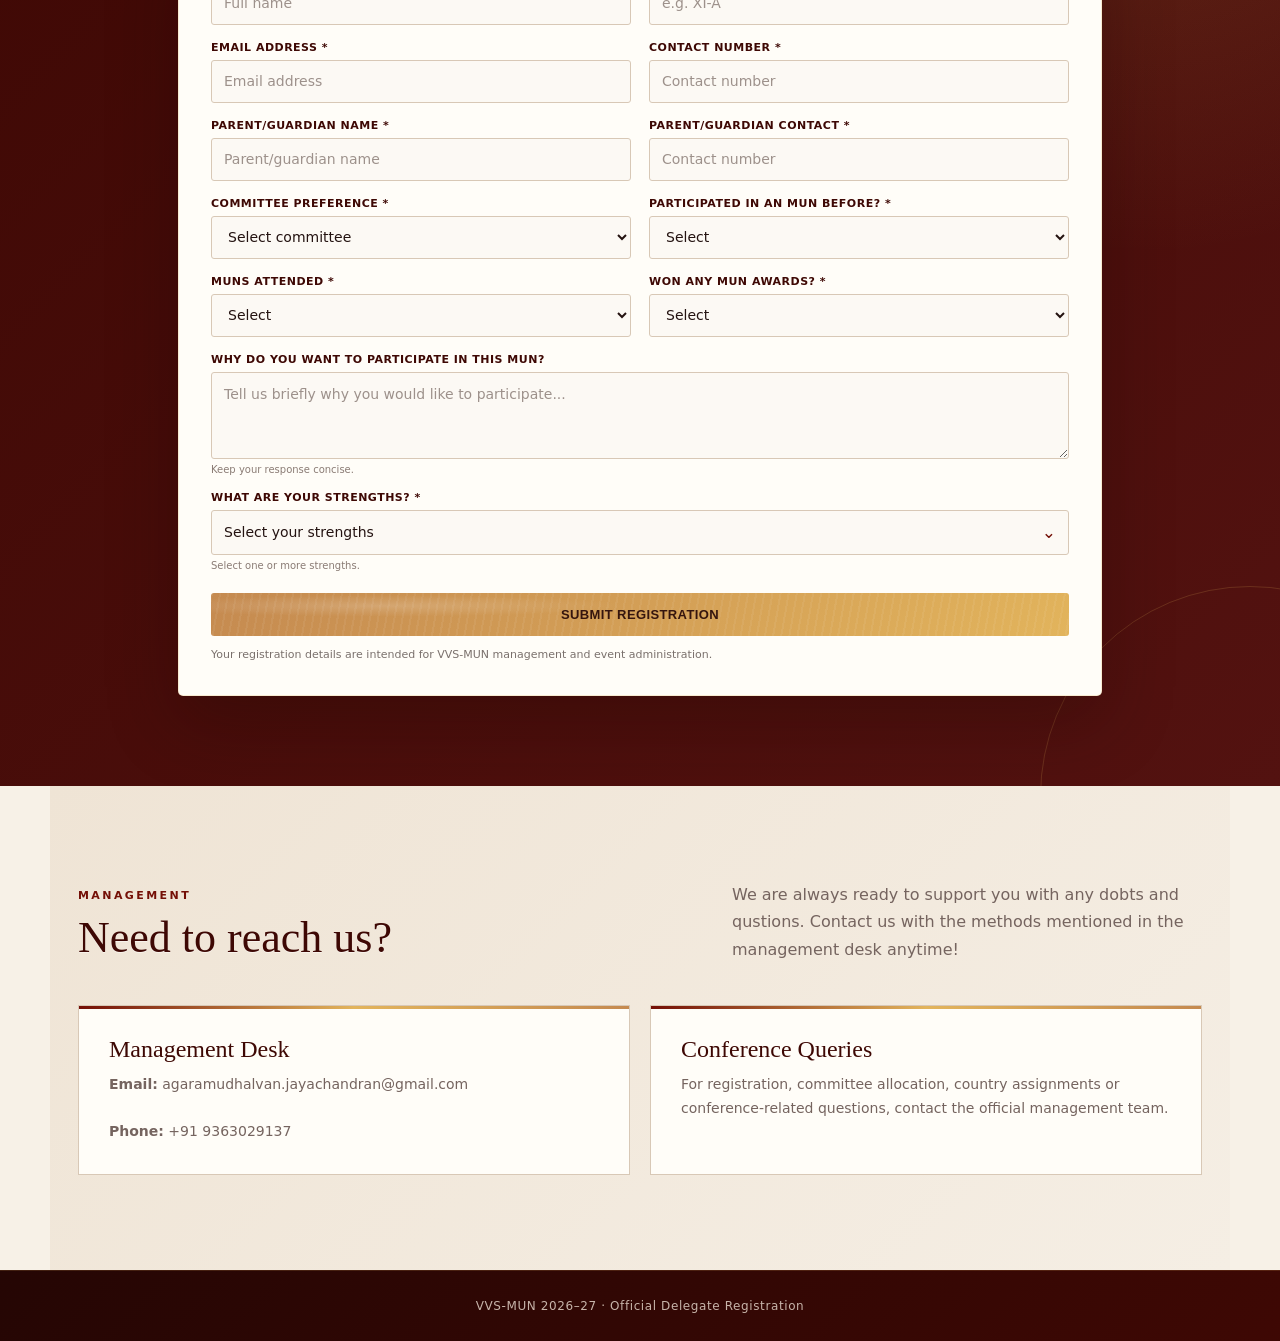
==== commit f1eb31a0: "Update index.html" ====
--- a/templates/index.html
+++ b/templates/index.html
@@ -2542,7 +2542,7 @@
         <div class="field full">
 
           <label for="whyParticipate">
-            Why do you want to participate in this MUN? *
+            Why do you want to participate in this MUN? 
           </label>
 
           <textarea
